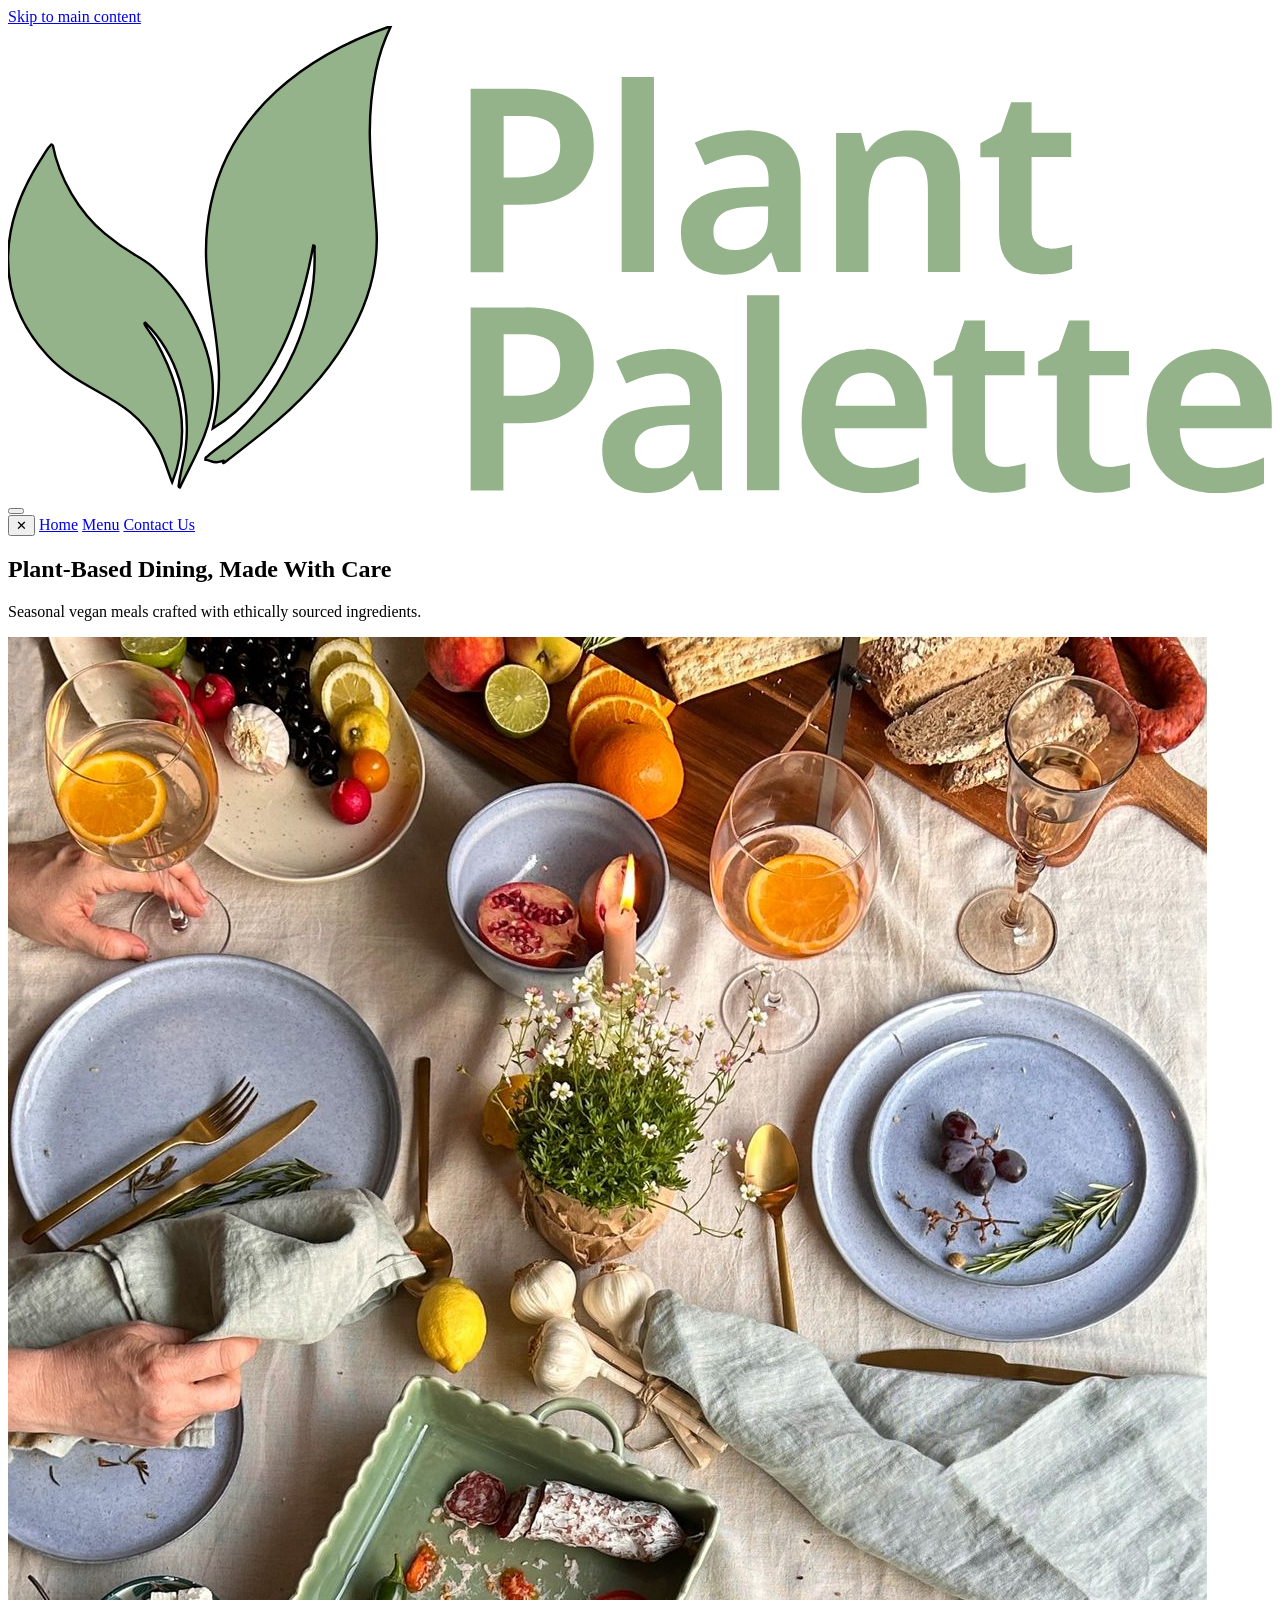
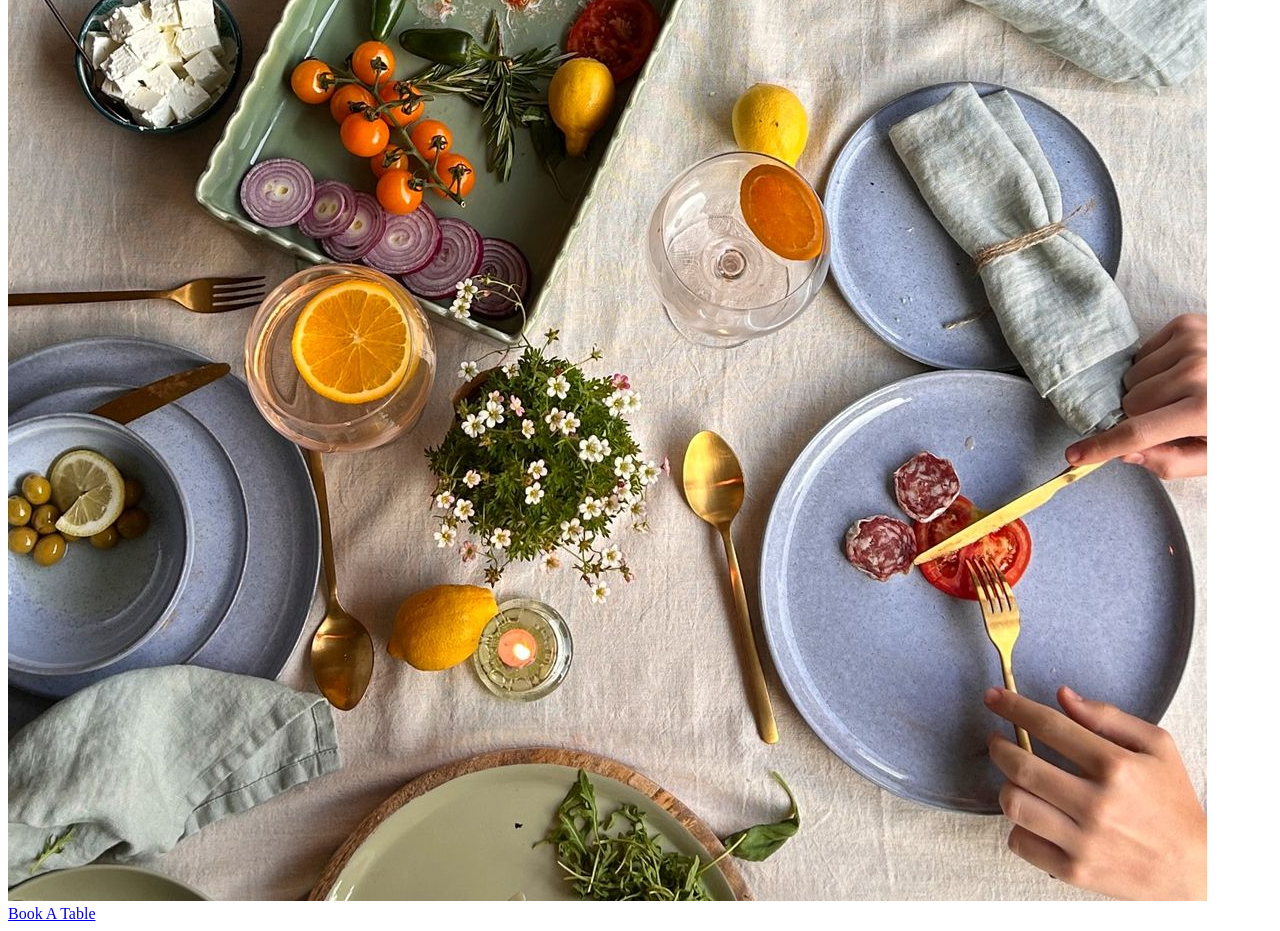
==== index.html @ 34edddb2 "her0 section, discription image and button" ====
<!DOCTYPE html>
<html lang="en">
<head>
  <meta charset="UTF-8">
  <!-- making sure the layout doesn’t break on phones (without this everything looks zoomed out) -->
  <meta name="viewport" content="width=device-width, initial-scale=1.0">
  <title>Plant Palette | Home</title>
   <!-- bringing in my font so the site looks like my design -->
  <link rel="preconnect" href="https://fonts.googleapis.com">
  <link rel="preconnect" href="https://fonts.gstatic.com" crossorigin>
  <link href="https://fonts.googleapis.com/css2?family=Merienda:wght@400;500;600;700&display=swap" rel="stylesheet">
  
  <link rel="stylesheet" href="css/styles.css">
</head>
<body>
  <!-- this is mainly for accessibility, lets keyboard users skip straight to content -->
  <a class="skip-link" href="#main-content">Skip to main content</a>


  <header class="site-header">
    <!-- navigation bar -->
    <nav class="site-nav" aria-label="Main navigation">
      <!-- logo doubles as a home button so users can always get back -->
      <a class="site-logo" href="index.html">
        <img src="images/logo/logo.svg" alt="Plant Palette logo" class="logo-img">
      </a>
      <!-- hamburger menu (only really used on mobile) -->
      <button class="menu-button" type="button" aria-label="Open navigation menu" aria-expanded="false">
        <span class="menu-bar"></span>
        <span class="menu-bar"></span>
        <span class="menu-bar"></span>
      </button>
    </nav>

    <!-- this is the full-screen overlay that appears when the menu opens -->
   <div class="mobile-nav-links">
    <!-- this is the actual white box inside the overlay -->
  <div class="mobile-menu-box">
    <!-- X button to close menu -->
    <button class="close-menu" aria-label="Close menu">✕</button>

    <!-- nav links -->
    <a class="mobile-nav-link active" href="index.html">Home</a>
    <a class="mobile-nav-link" href="menu.html">Menu</a>
    <a class="mobile-nav-link" href="contact.html">Contact Us</a>
  </div>
</div>
  </header>
  
  <!-- main content of the page -->
  <main id="main-content">

 <!-- HERO -->
    <section class="hero-section">
      <div class="page-wrapper">
        <h1 class="hero-title">Plant-Based Dining, Made With Care</h1>

        <p class="hero-text">
          Seasonal vegan meals crafted with ethically sourced ingredients.
        </p>

        <img
          src="images/food/hero.jpg"
          alt="A table set with plant-based dishes and drinks"
          class="hero-image"
        >

        <!-- call to action button -->
        <div class="button-wrap">
          <a href="contact.html" class="primary-button book-button">Book A Table</a>
        </div>
      </div>
    </section>
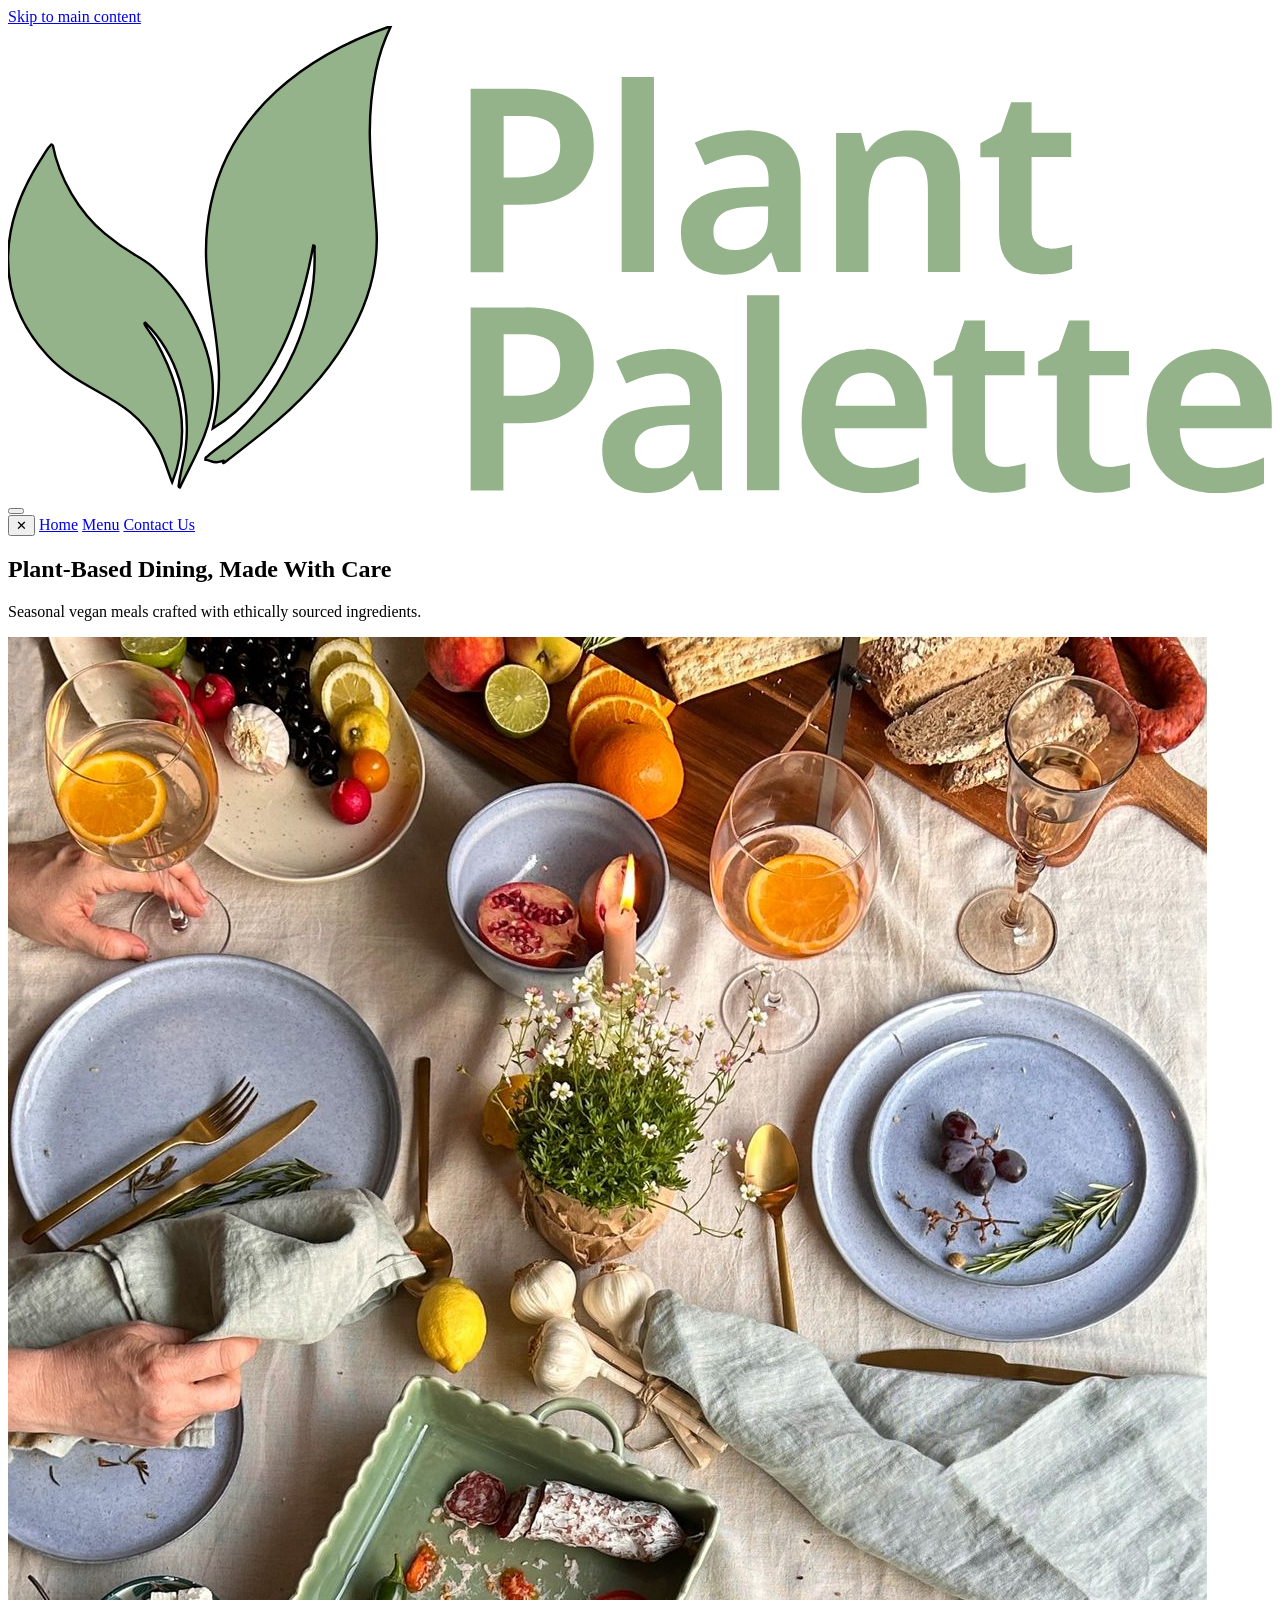
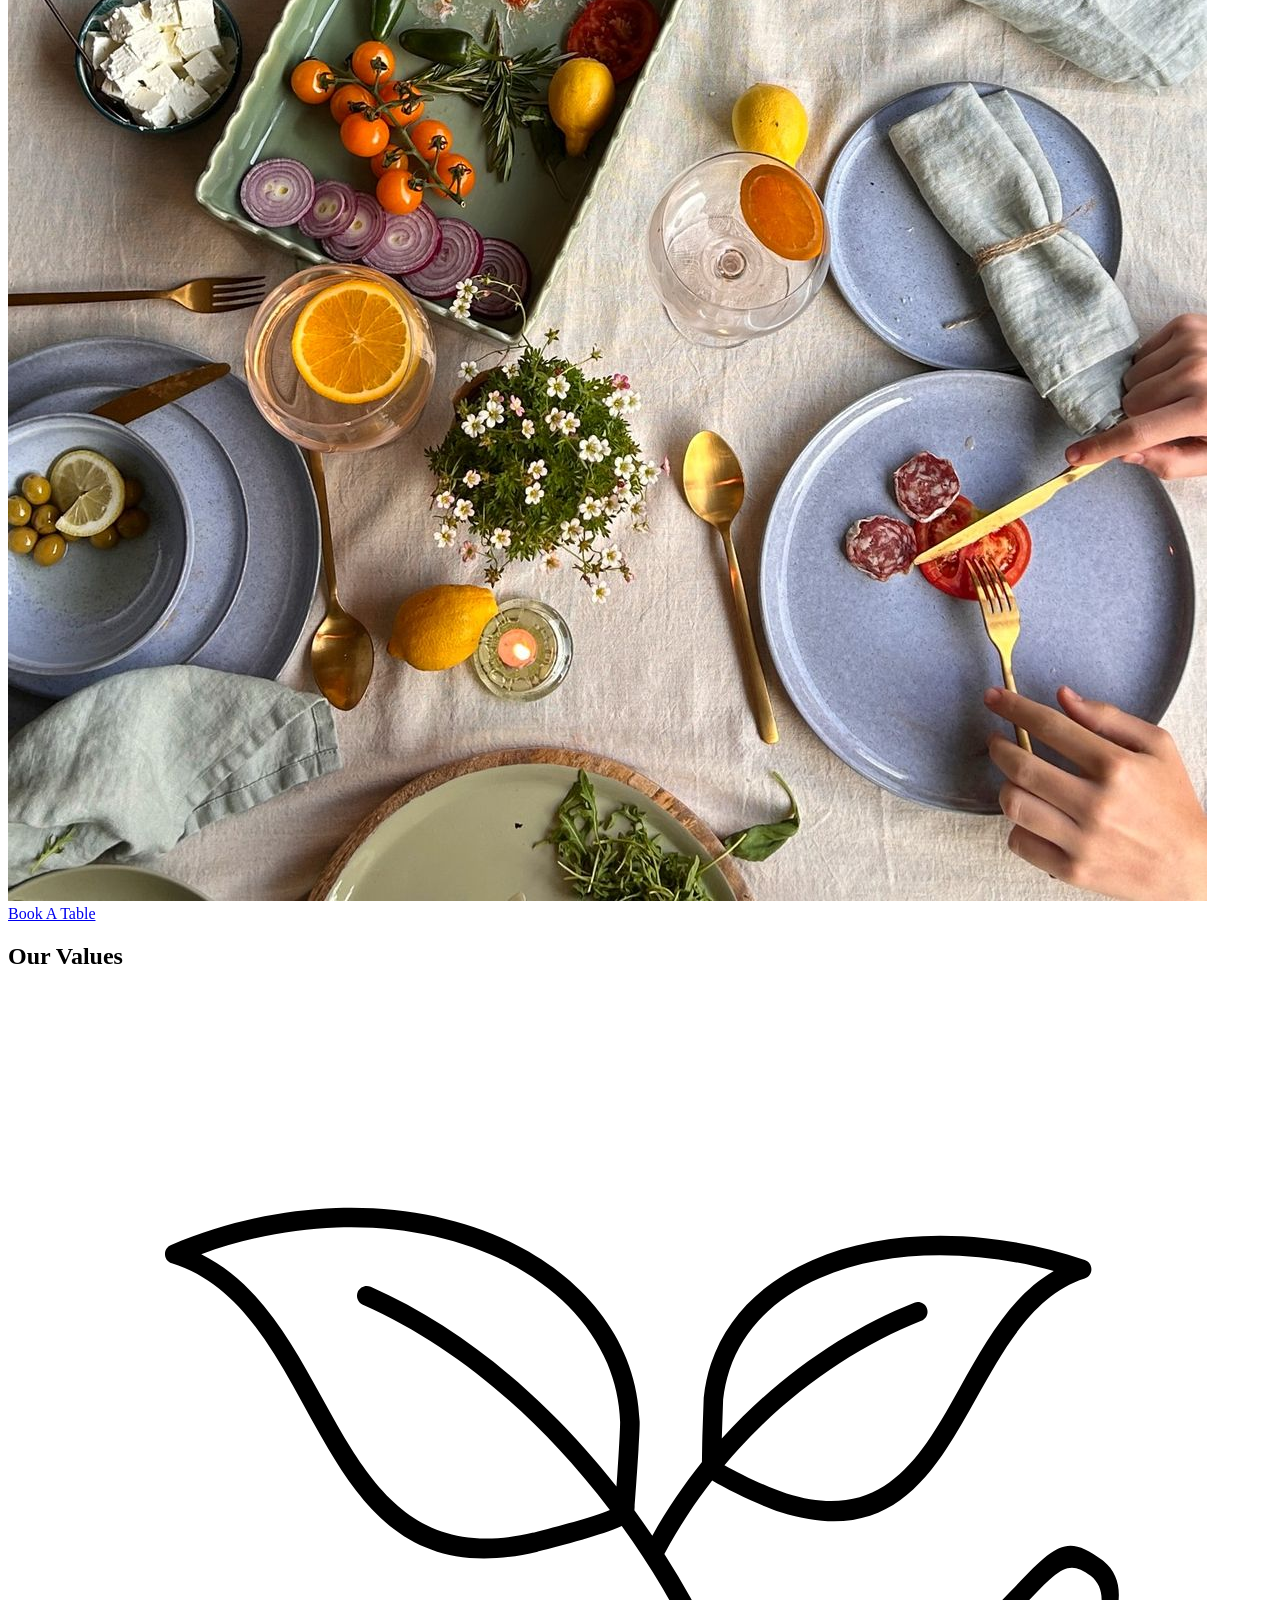
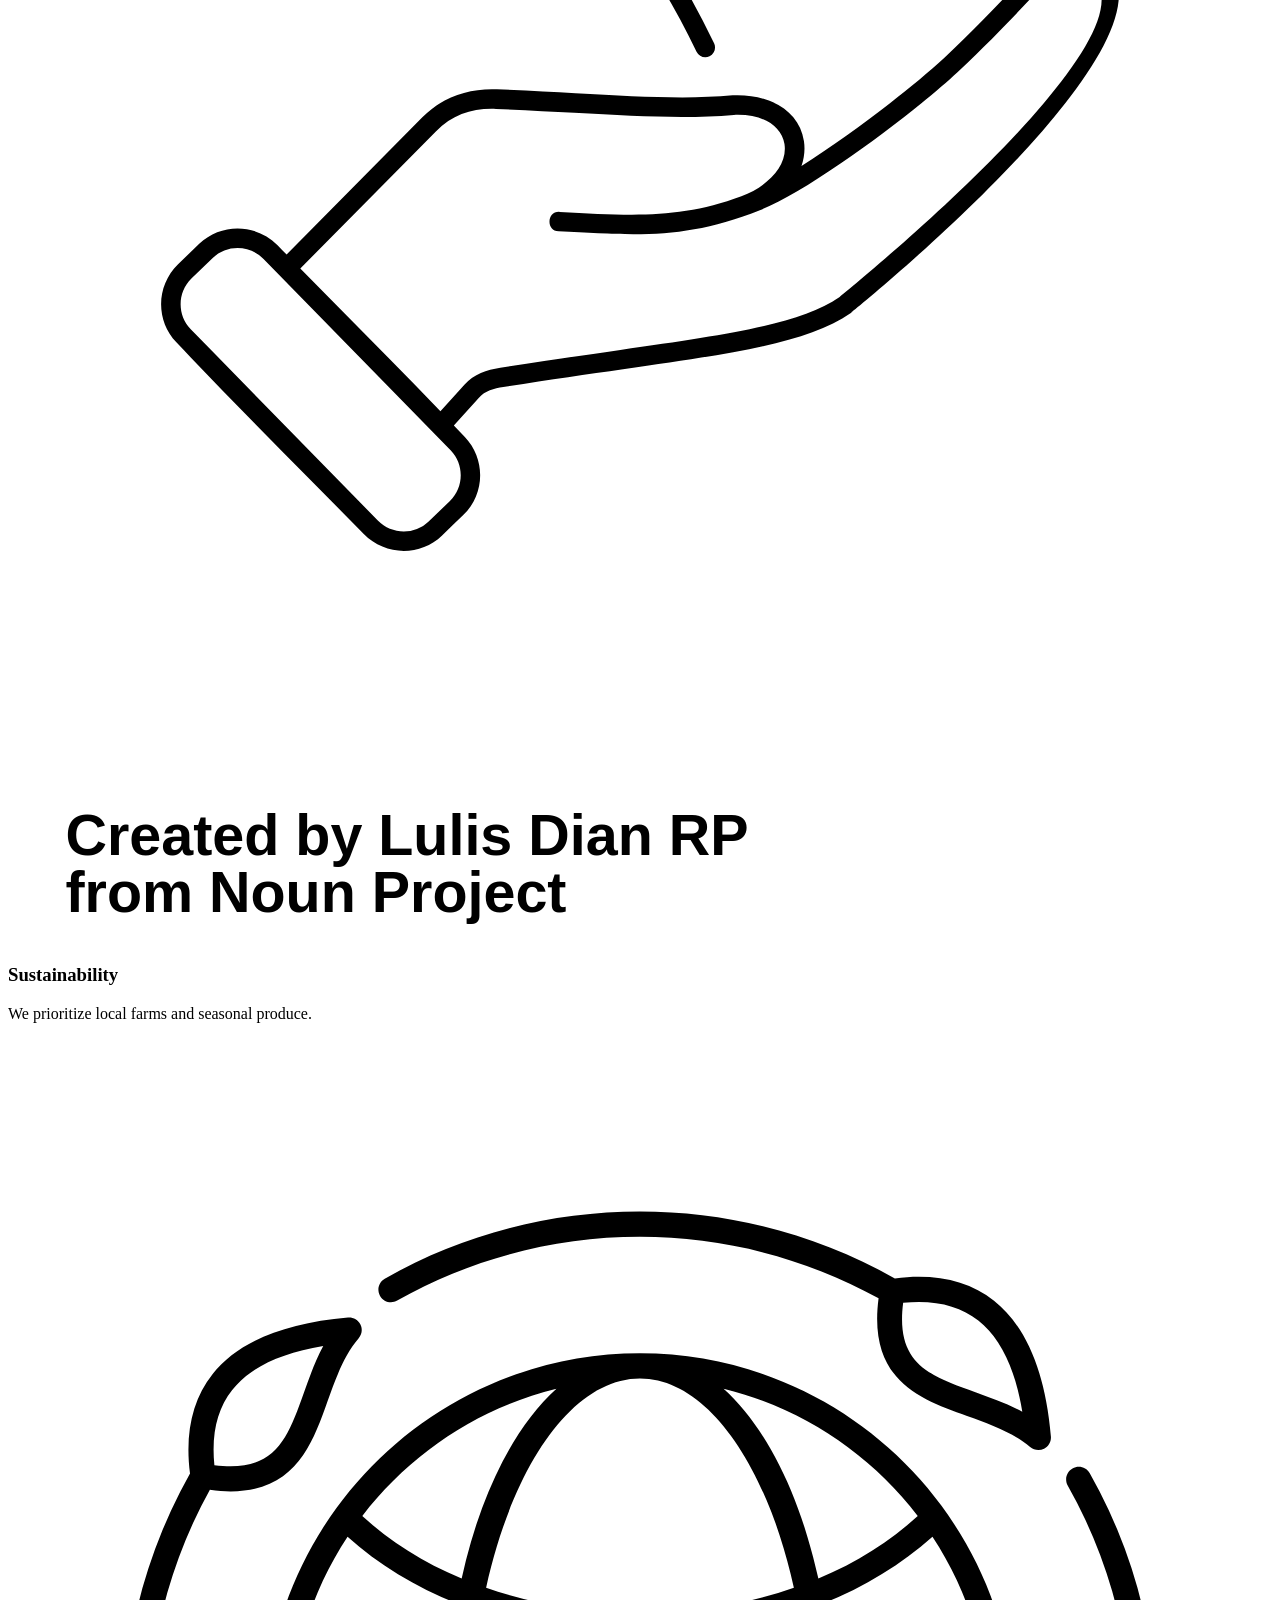
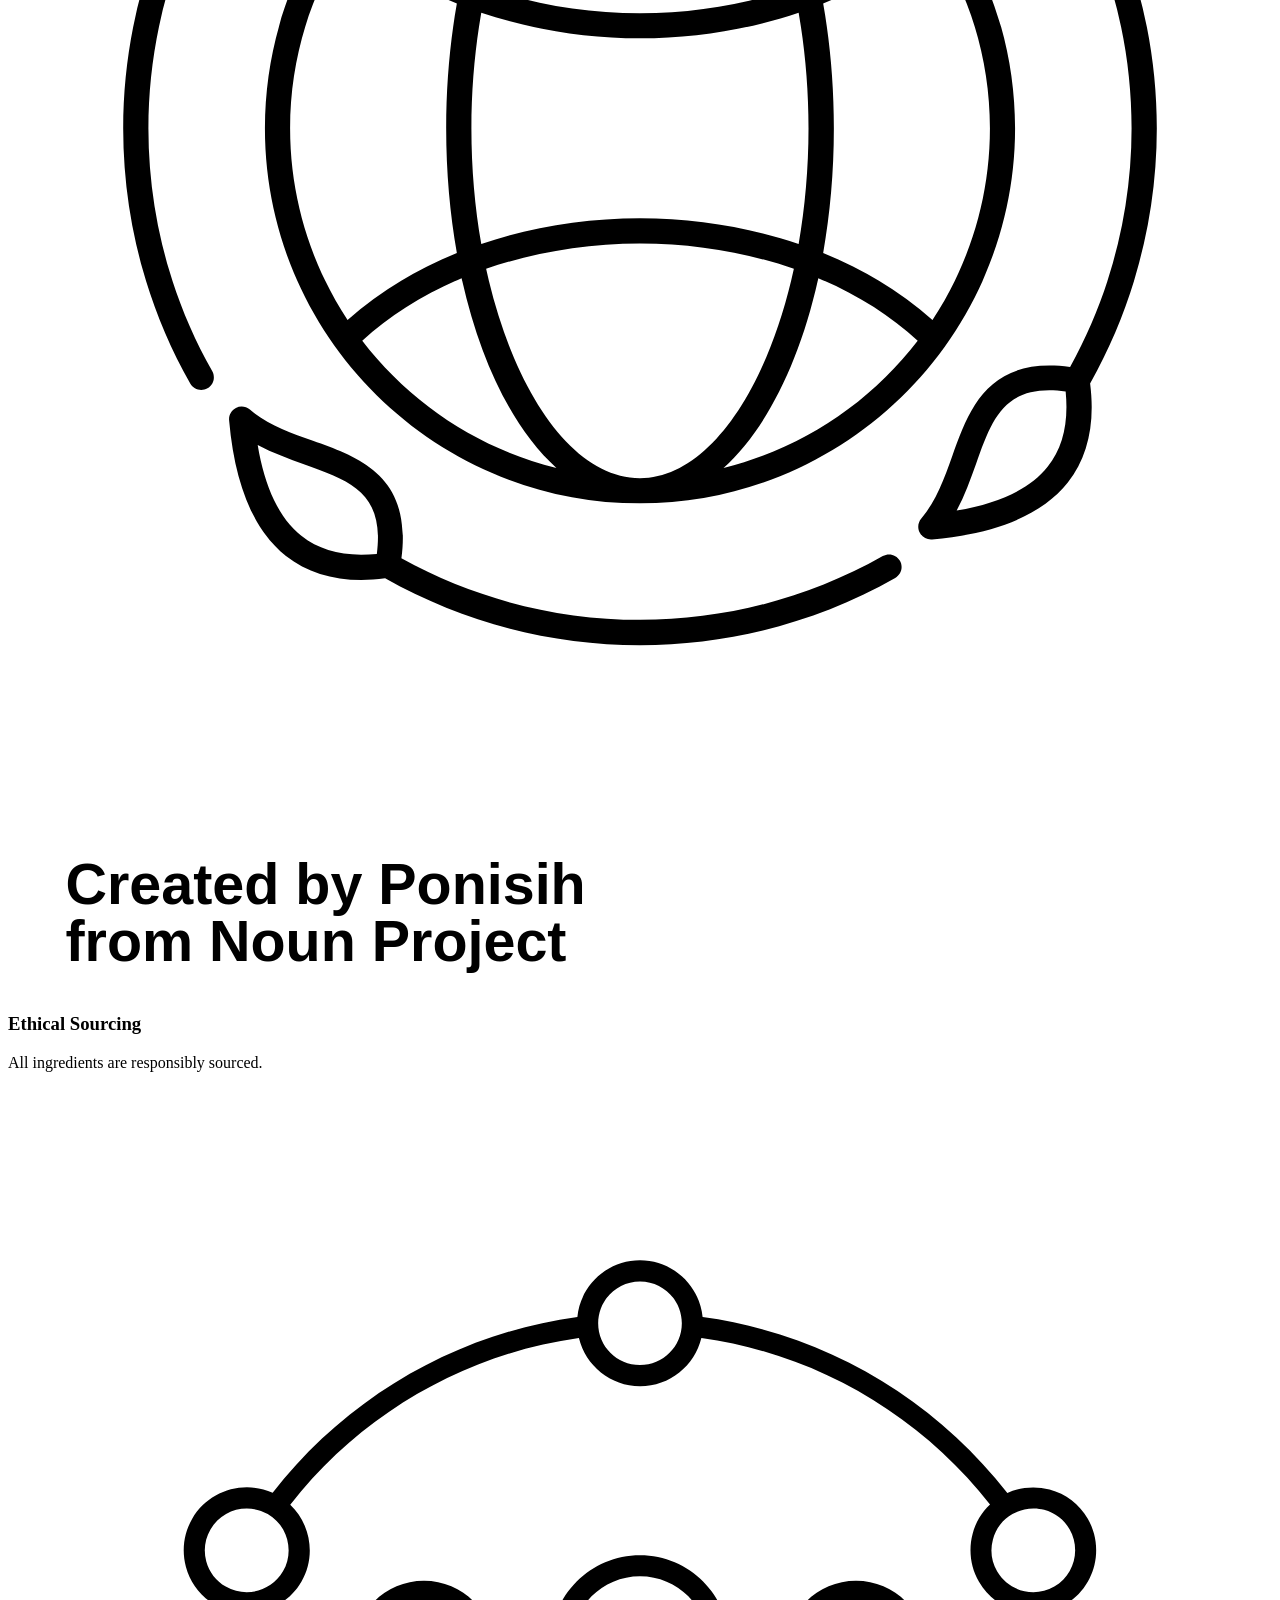
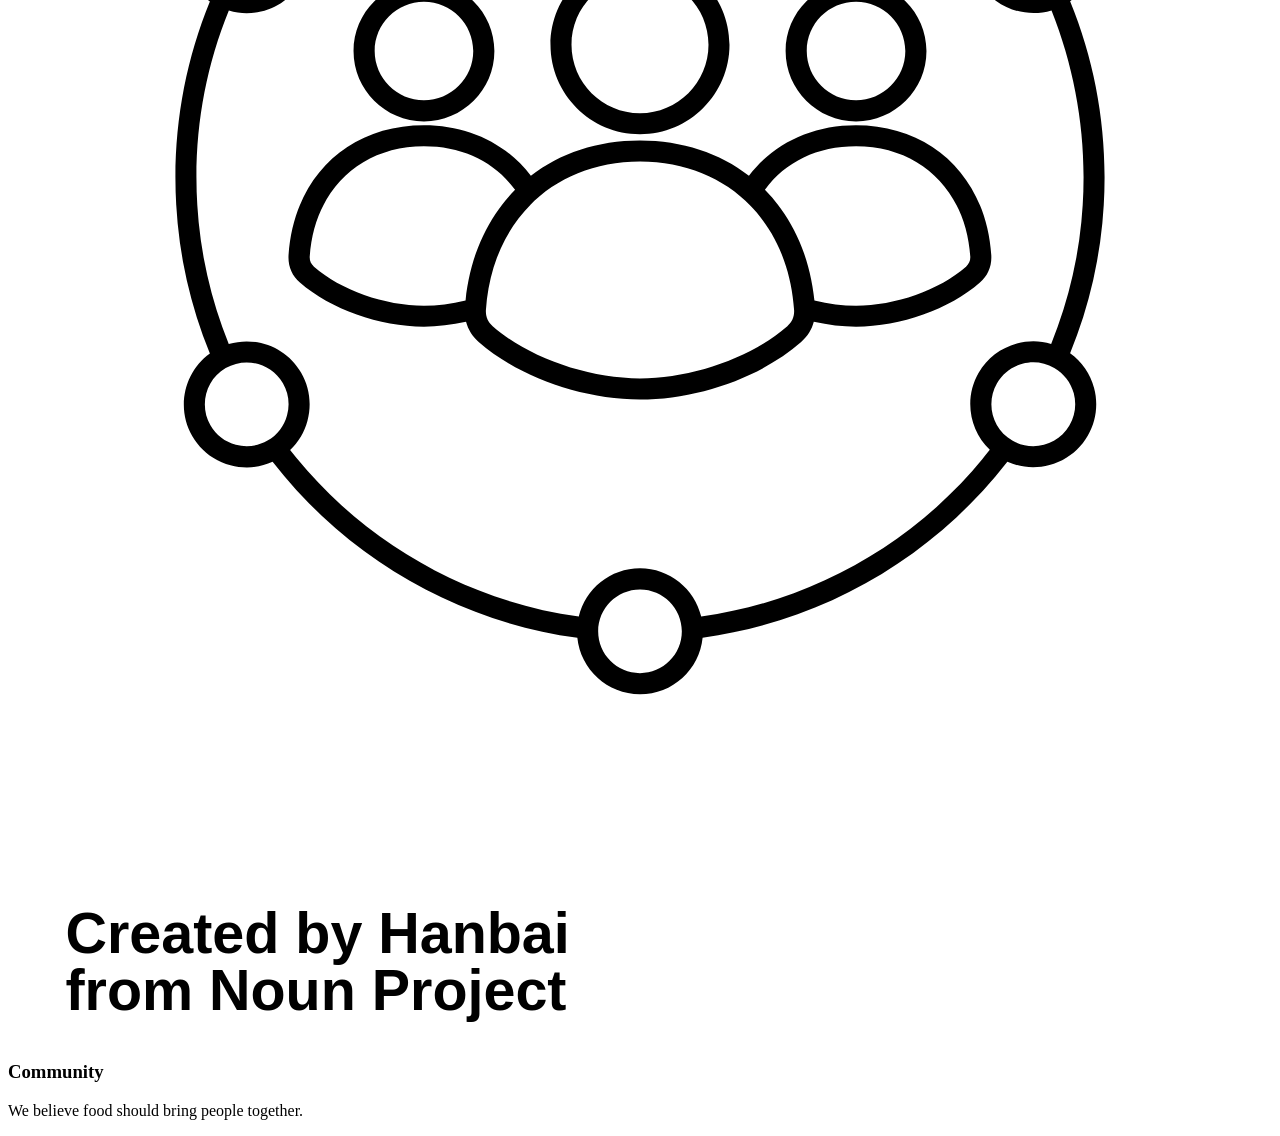
==== commit cecb703a: "values section" ====
--- a/index.html
+++ b/index.html
@@ -71,5 +71,43 @@
         </div>
       </div>
     </section>
+    
+    <!-- VALUES -->
+    <section class="values-section">
+      <div class="page-wrapper">
+        <h2 class="section-title">Our Values</h2>
+
+       <!-- each article is basically one “card” -->
+        <article class="value-card">
+          <img
+            src="images/icons/leaf.svg"
+            alt="Leaf icon representing sustainability"
+            class="value-icon"
+          >
+          <h3 class="value-heading">Sustainability</h3>
+          <p class="value-text">We prioritize local farms and seasonal produce.</p>
+        </article>
+
+        <article class="value-card">
+          <img
+            src="images/icons/globe.svg"
+            alt="Globe icon representing ethical sourcing"
+            class="value-icon"
+          >
+          <h3 class="value-heading">Ethical Sourcing</h3>
+          <p class="value-text">All ingredients are responsibly sourced.</p>
+        </article>
+
+        <article class="value-card">
+          <img
+            src="images/icons/people.svg"
+            alt="People icon representing community"
+            class="value-icon"
+          >
+          <h3 class="value-heading">Community</h3>
+          <p class="value-text">We believe food should bring people together.</p>
+        </article>
+      </div>
+    </section>
 
 
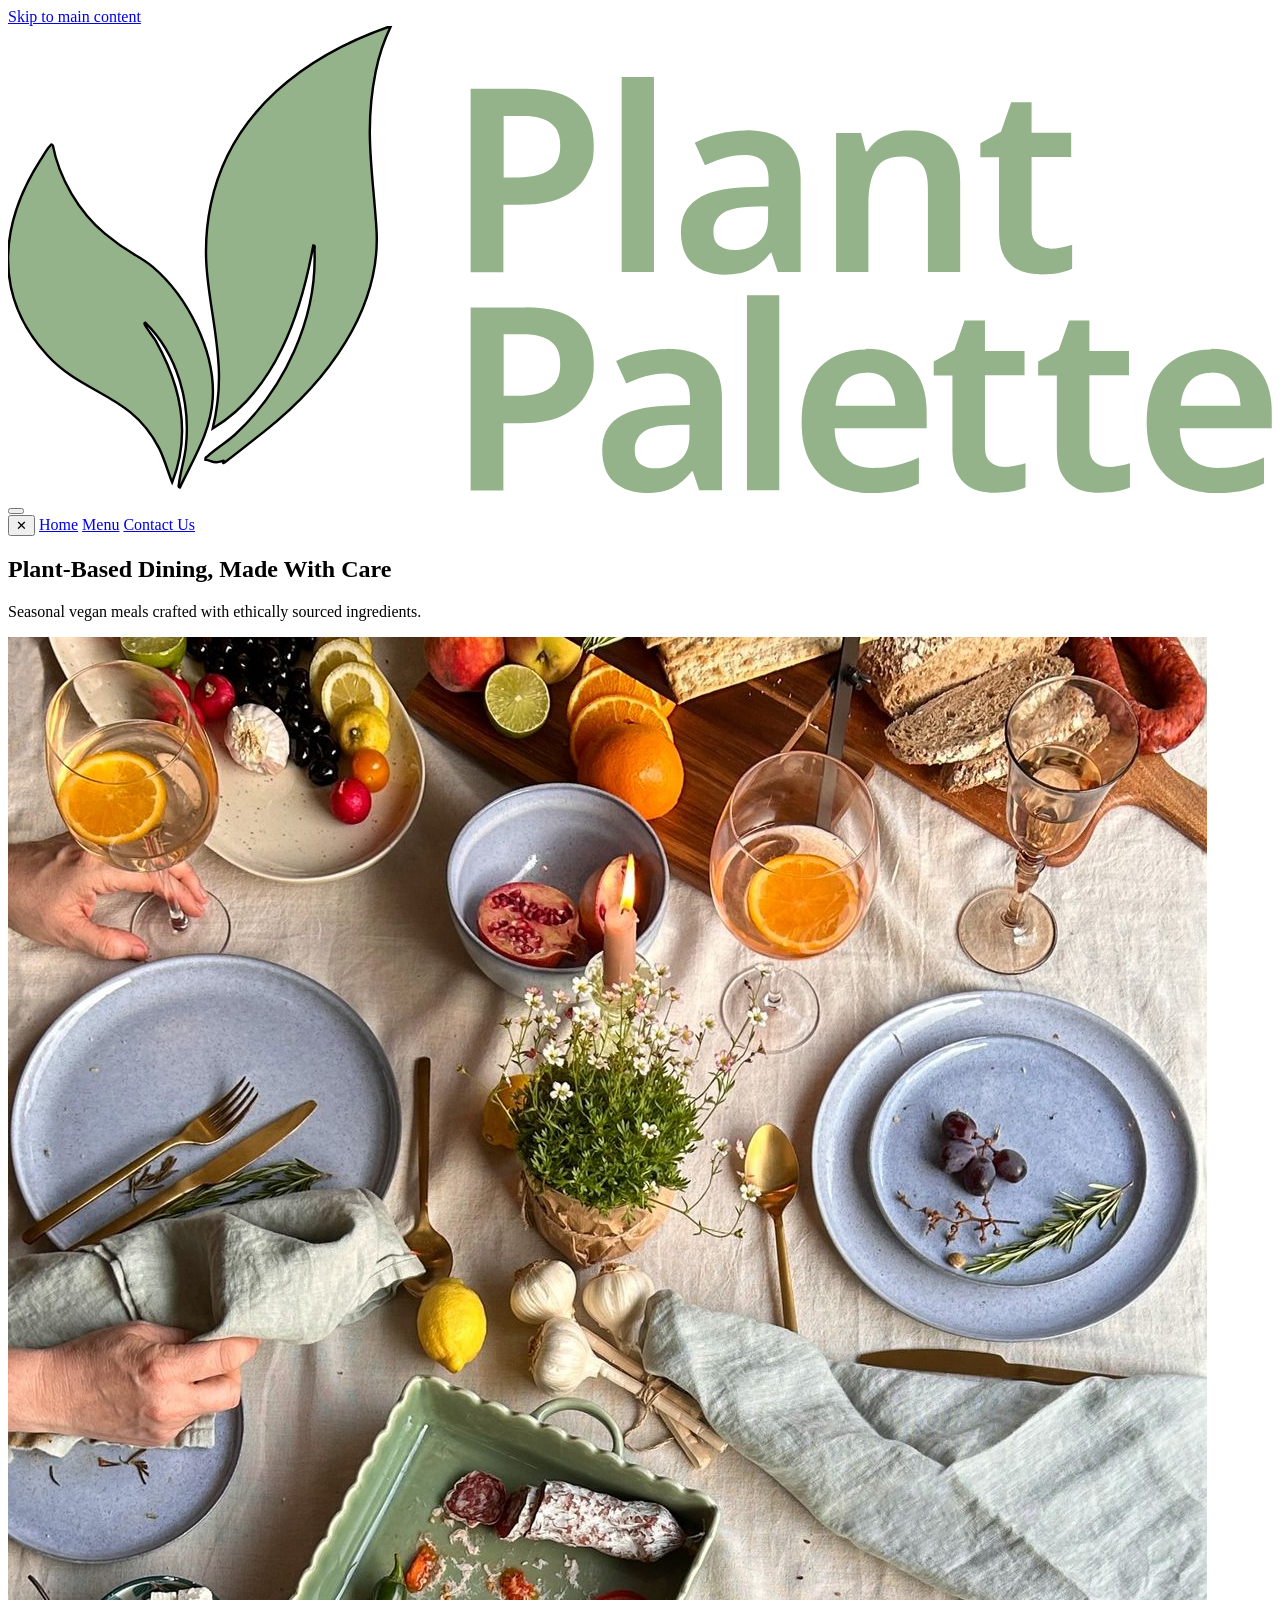
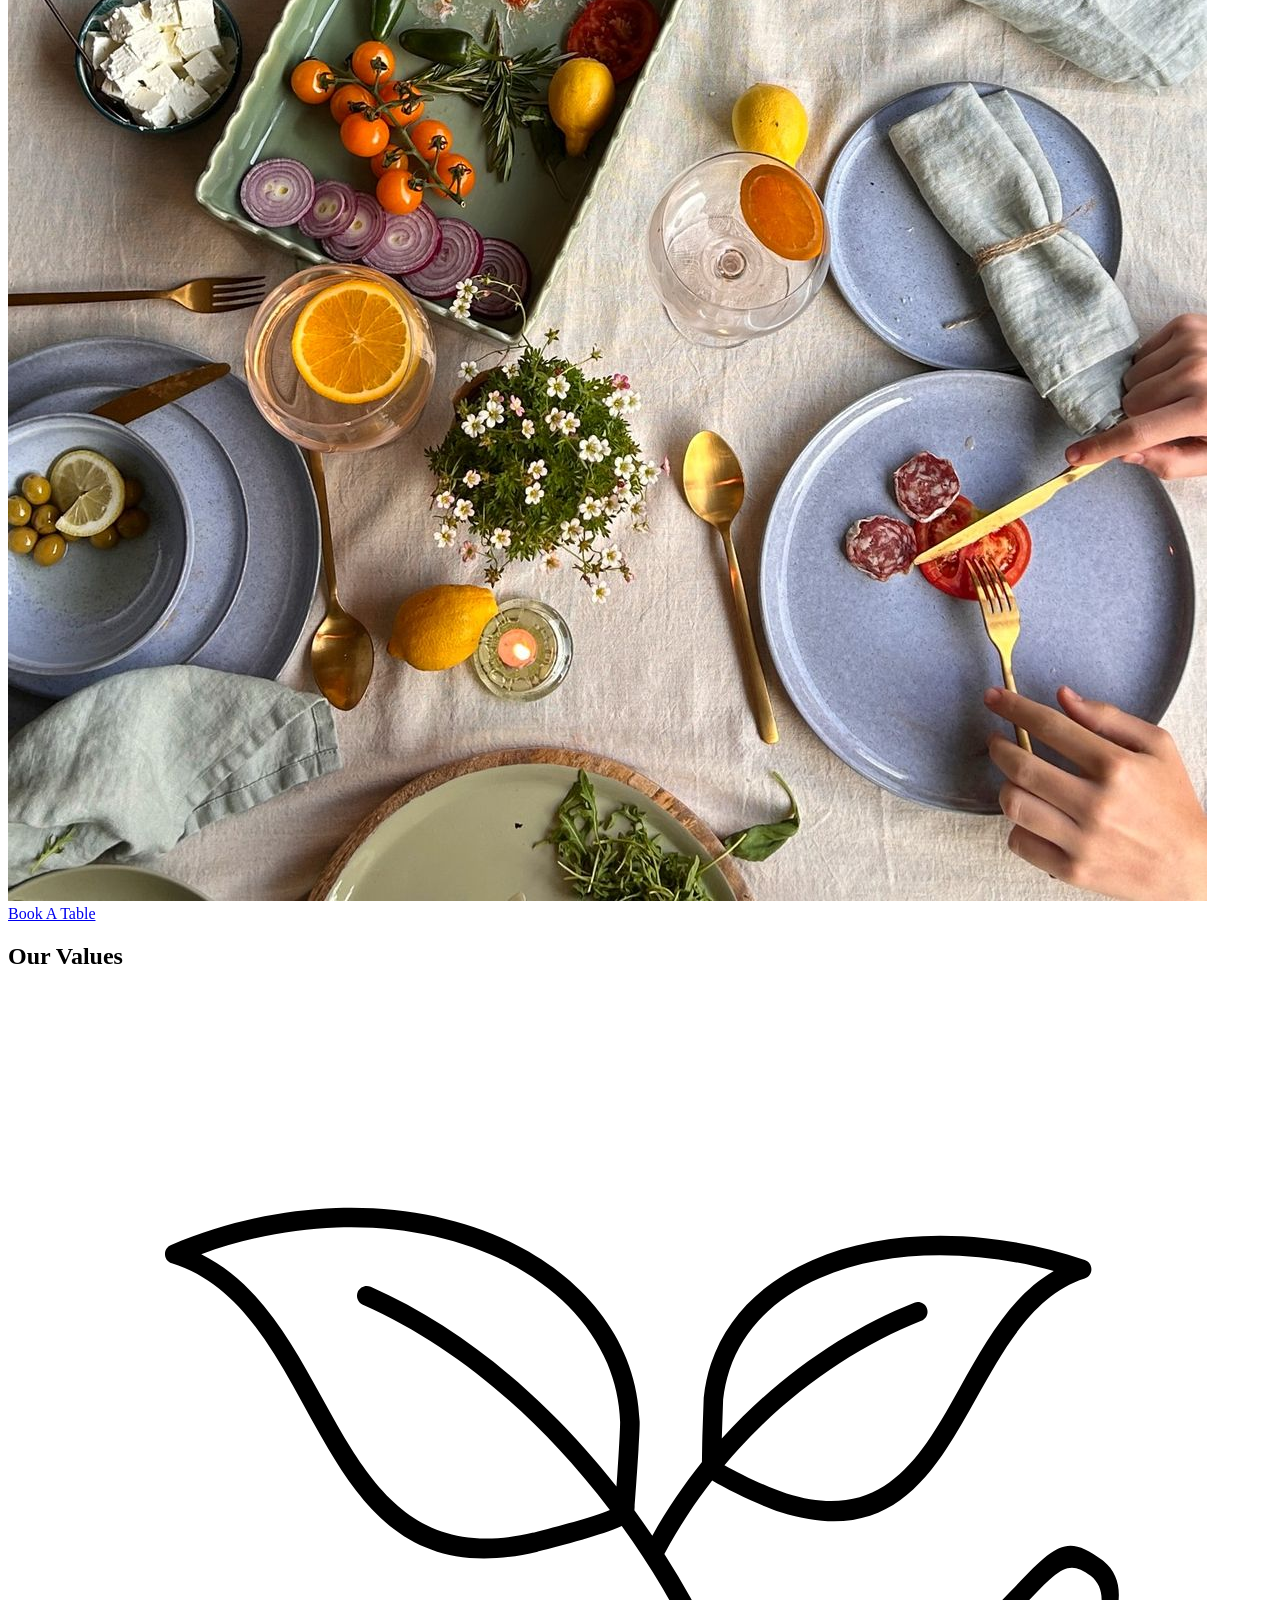
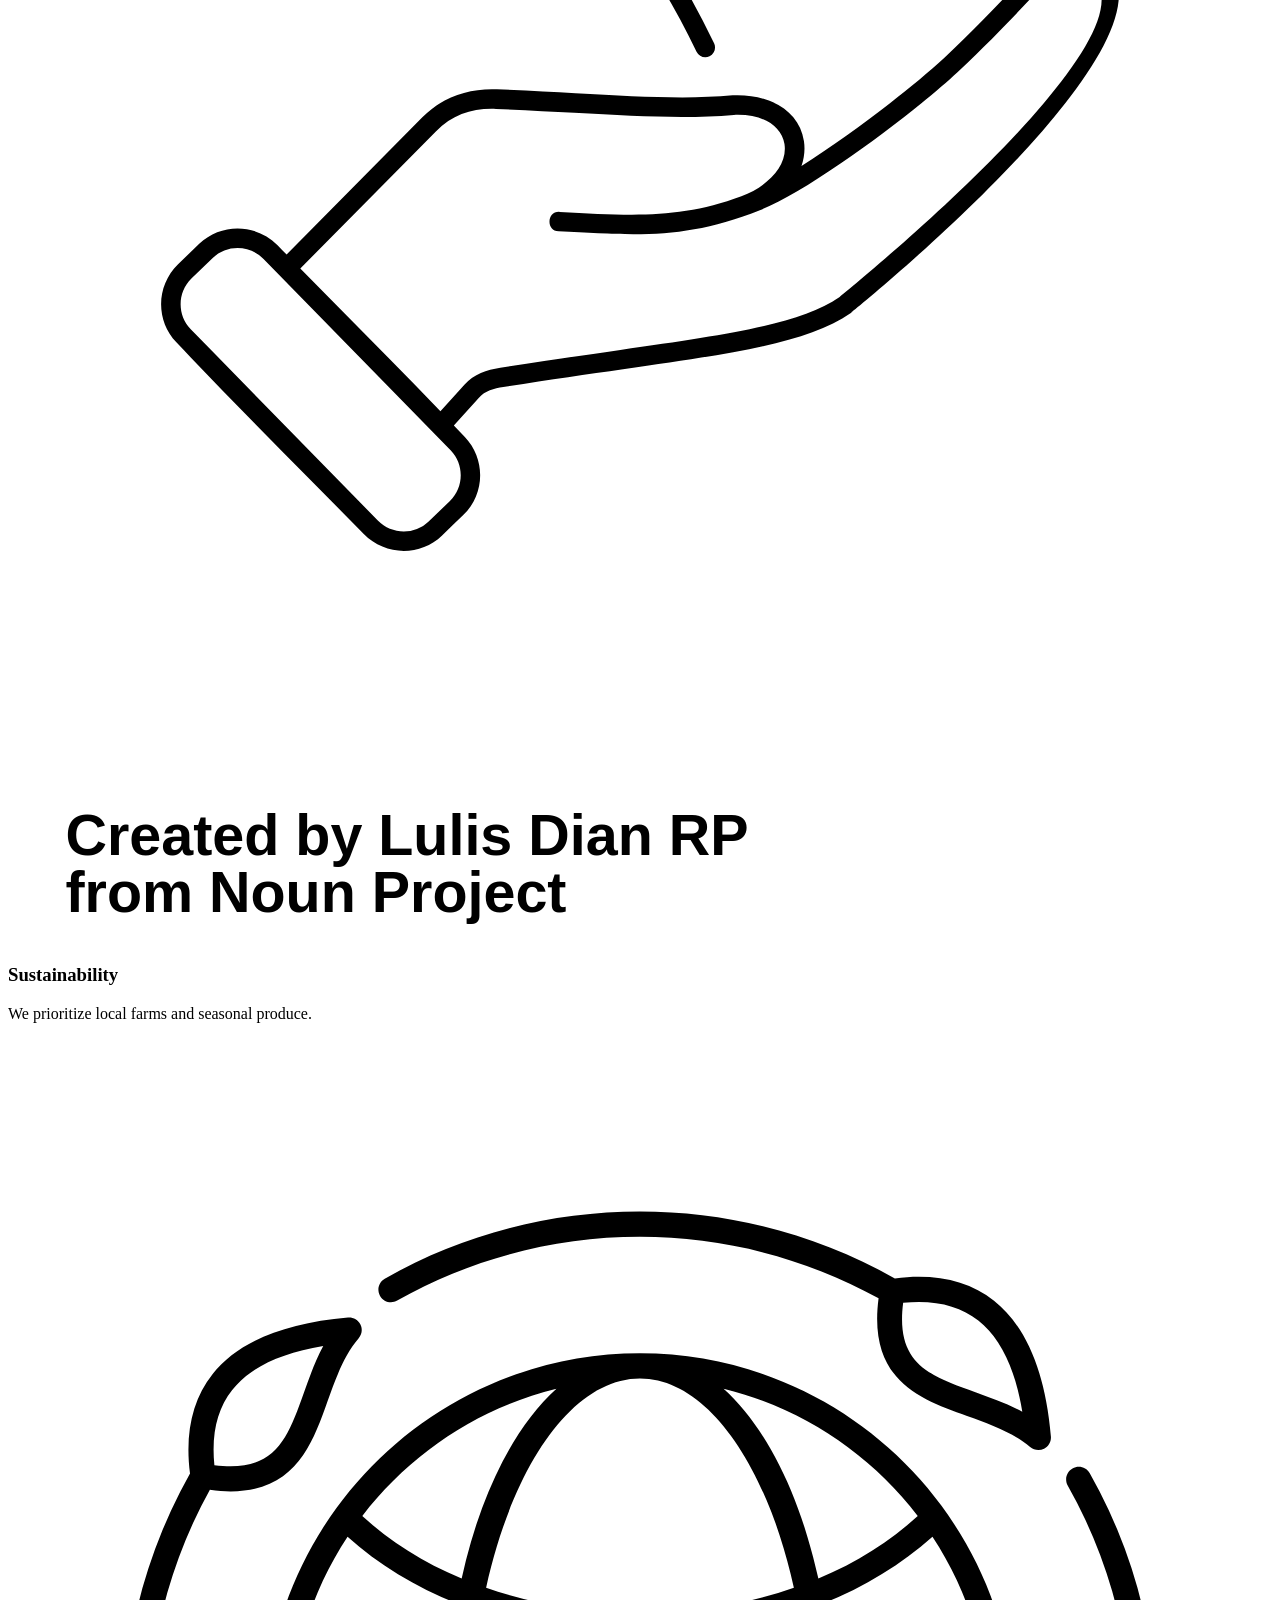
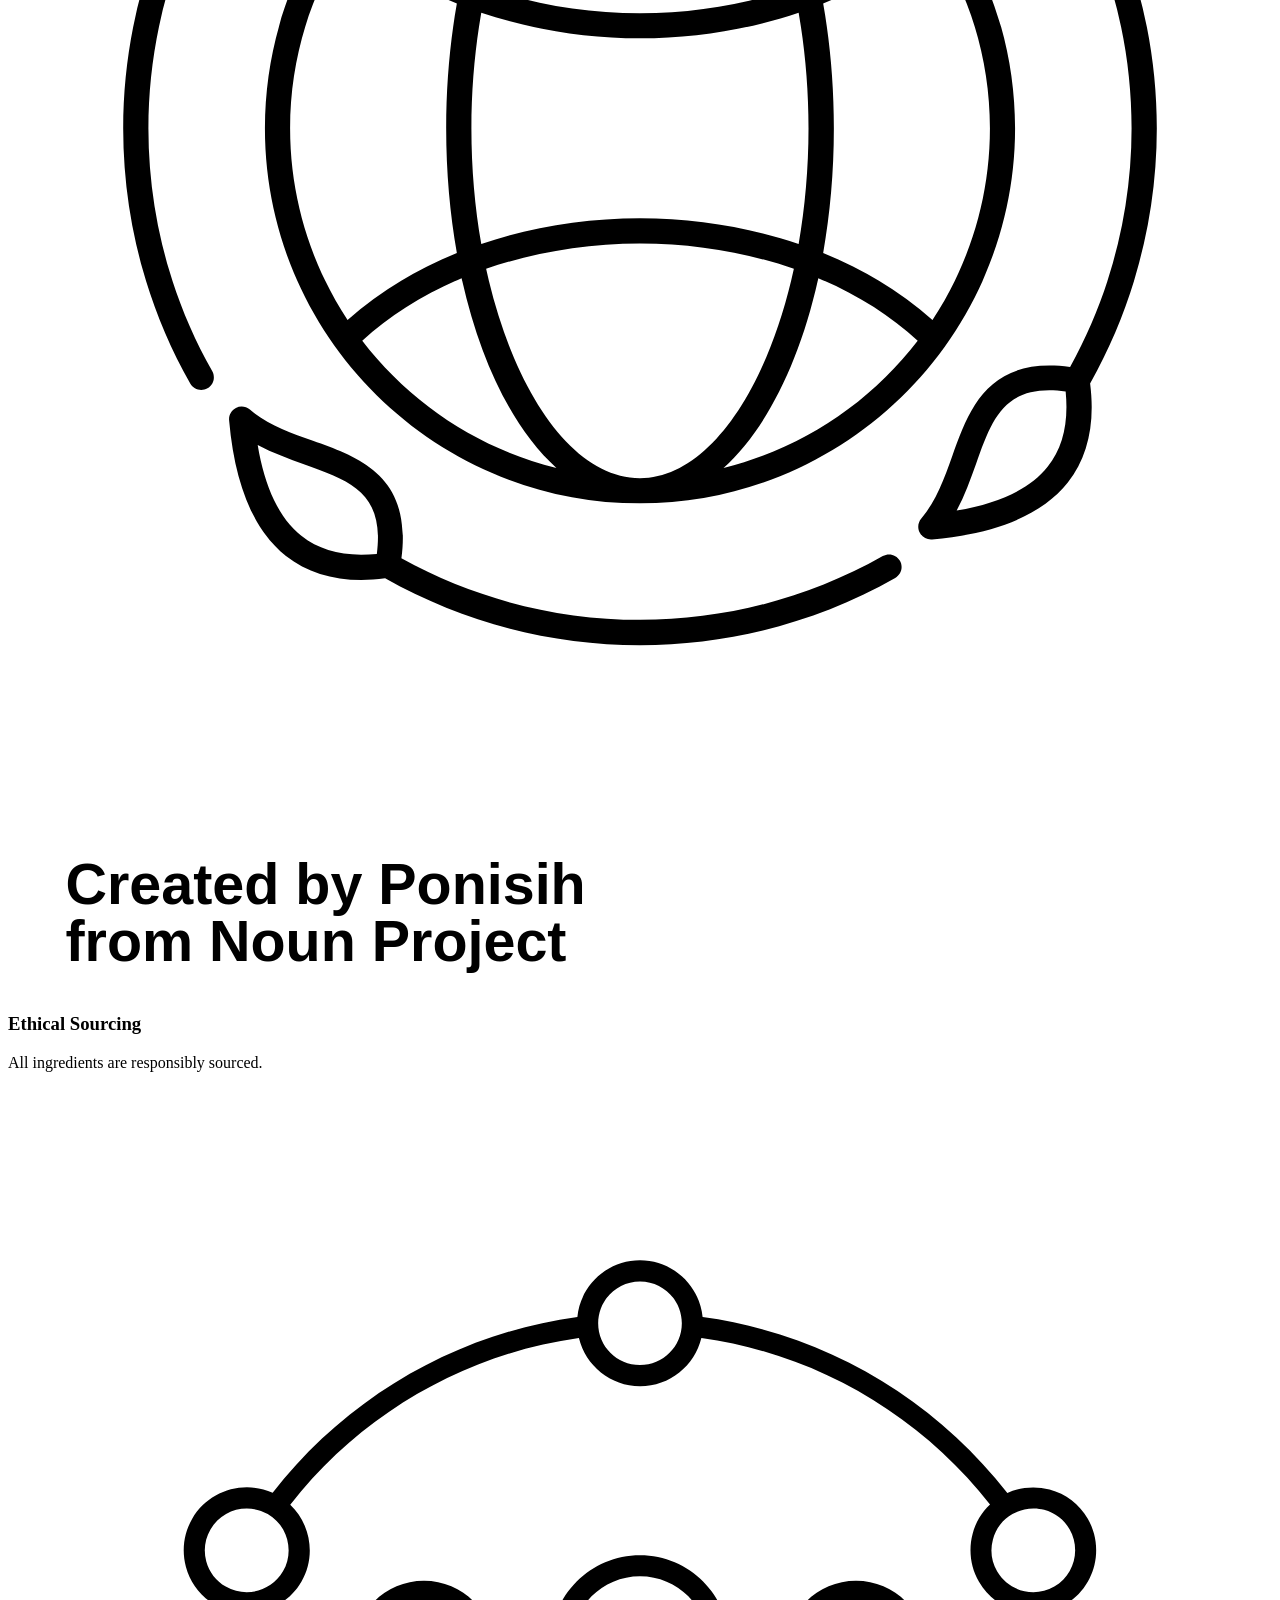
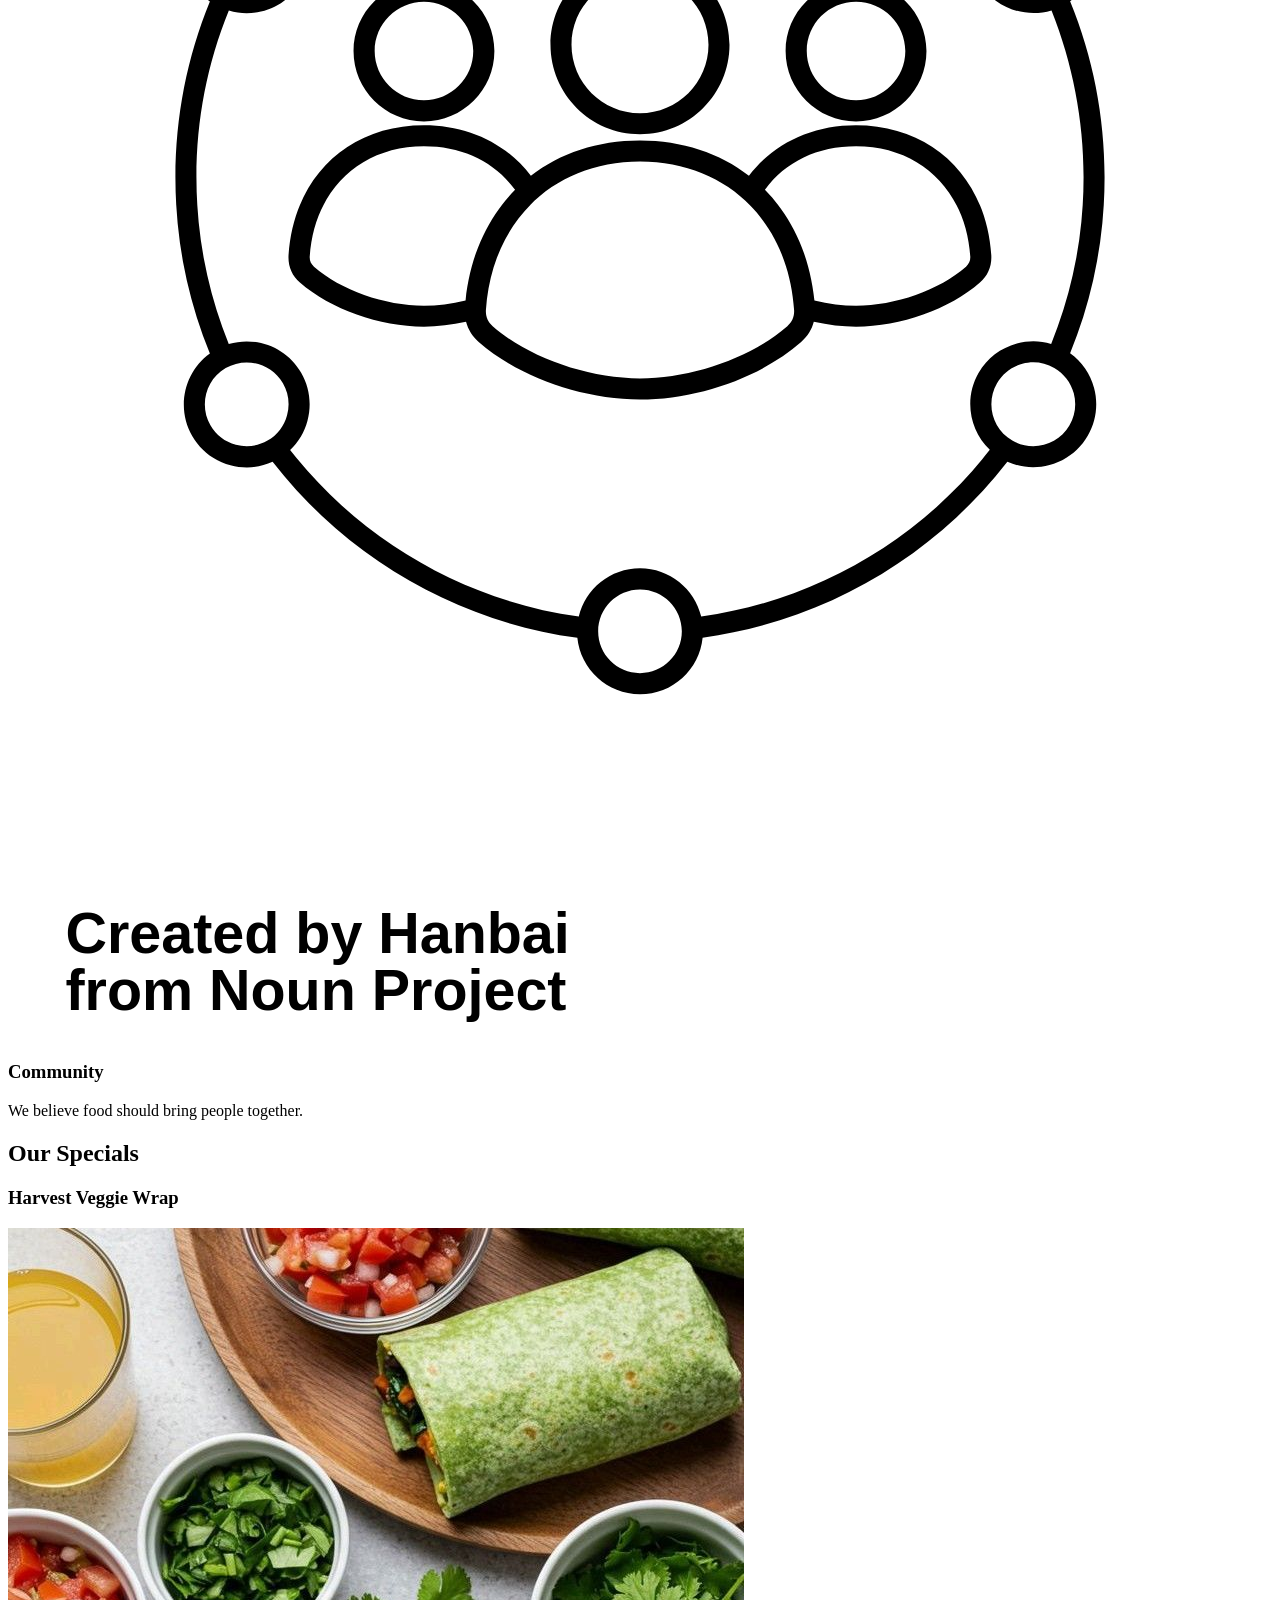
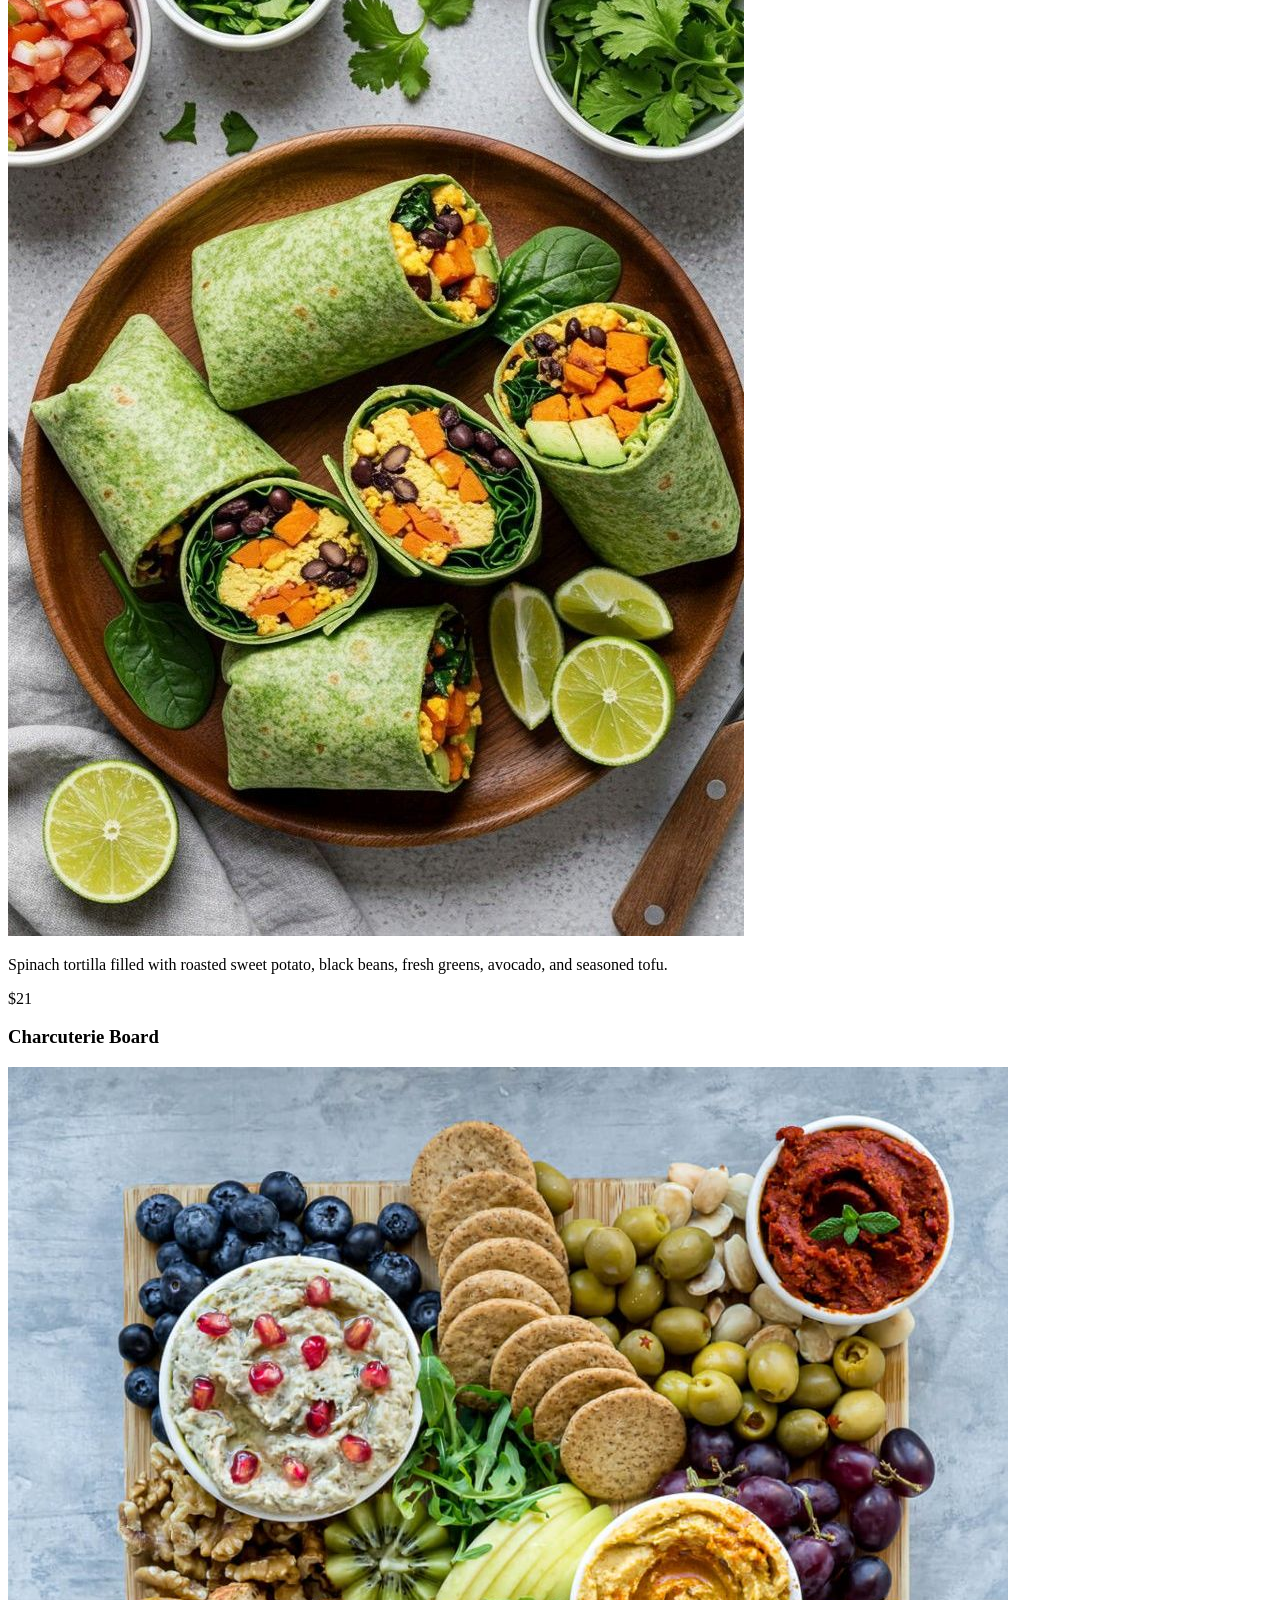
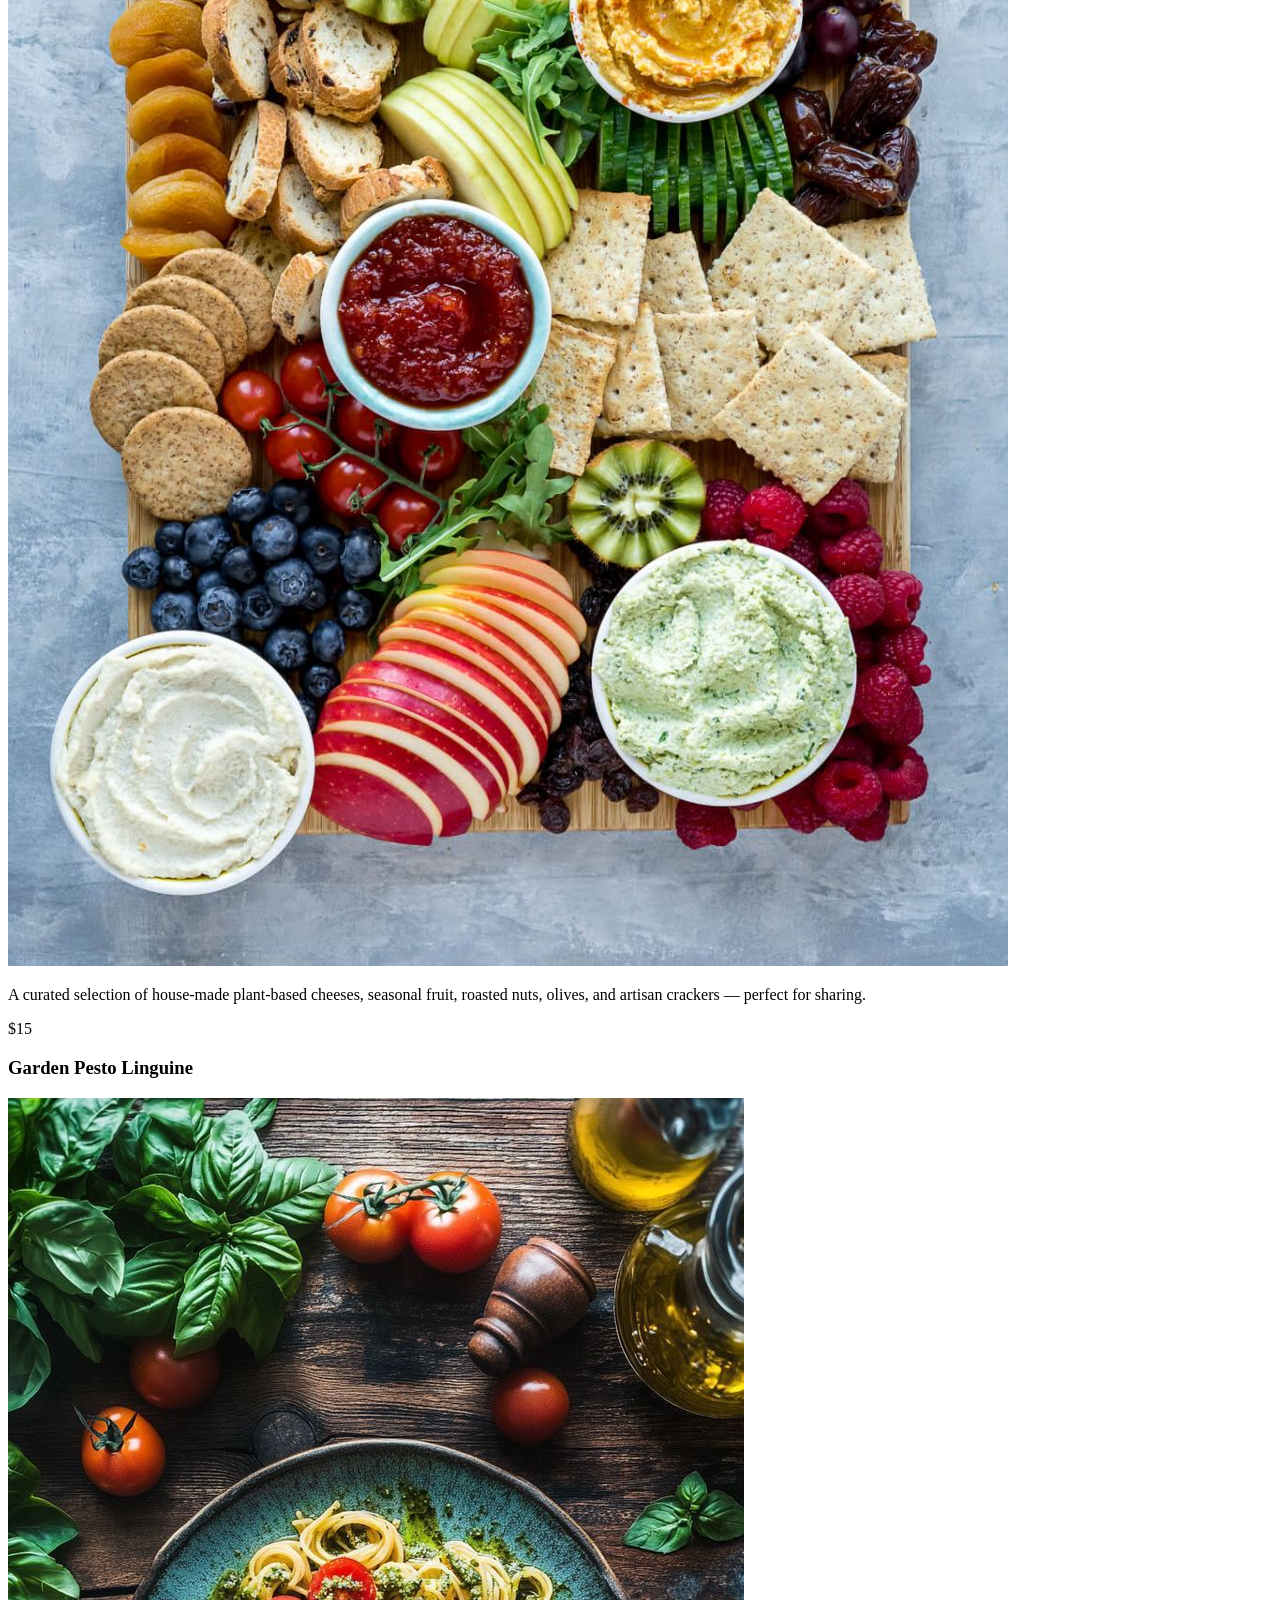
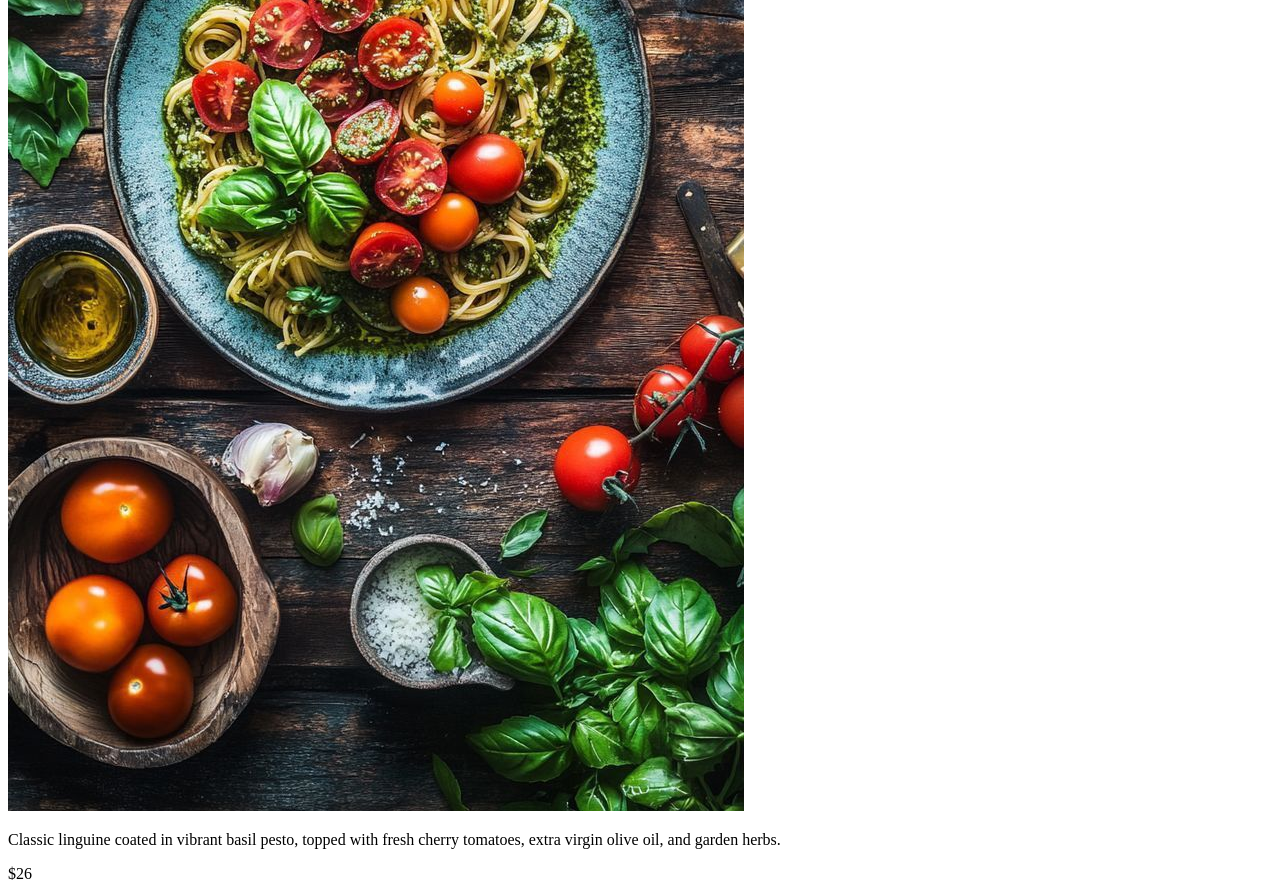
==== commit fe088d9f: "Specials section" ====
--- a/index.html
+++ b/index.html
@@ -49,8 +49,8 @@
   
   <!-- main content of the page -->
   <main id="main-content">
-
- <!-- HERO -->
+    
+    <!-- HERO -->
     <section class="hero-section">
       <div class="page-wrapper">
         <h1 class="hero-title">Plant-Based Dining, Made With Care</h1>
@@ -109,5 +109,50 @@
         </article>
       </div>
     </section>
+    
+    <!-- SPECIALS -->
+    <section class="specials-section">
+      <div class="page-wrapper">
+        <h2 class="section-title">Our Specials</h2>
+
+       <!-- each item is structured the same so it looks consistent -->
+        <article class="special-card">
+          <h3 class="special-heading">Harvest Veggie Wrap</h3>
+          <img
+            src="images/food/wrap.jpg"
+            alt="Harvest veggie wrap filled with sweet potato, greens, and avocado"
+            class="special-image"
+          >
+          <p class="special-text">
+            Spinach tortilla filled with roasted sweet potato, black beans, fresh greens, avocado, and seasoned tofu.
+          </p>
+          <div class="special-price">$21</div>
+        </article>
+
+        <article class="special-card">
+          <h3 class="special-heading">Charcuterie Board</h3>
+          <img
+            src="images/food/board.jpg"
+            alt="Plant-based charcuterie board with fruits, crackers, nuts, and cheeses"
+            class="special-image"
+          >
+          <p class="special-text">
+            A curated selection of house-made plant-based cheeses, seasonal fruit, roasted nuts, olives, and artisan crackers — perfect for sharing.
+          </p>
+          <div class="special-price">$15</div>
+        </article>
+
+        <article class="special-card">
+          <h3 class="special-heading">Garden Pesto Linguine</h3>
+          <img
+            src="images/food/pasta.jpg"
+            alt="Garden pesto linguine topped with cherry tomatoes and herbs"
+            class="special-image"
+          >
+          <p class="special-text">
+            Classic linguine coated in vibrant basil pesto, topped with fresh cherry tomatoes, extra virgin olive oil, and garden herbs.
+          </p>
+          <div class="special-price">$26</div>
+        </article>
 
 
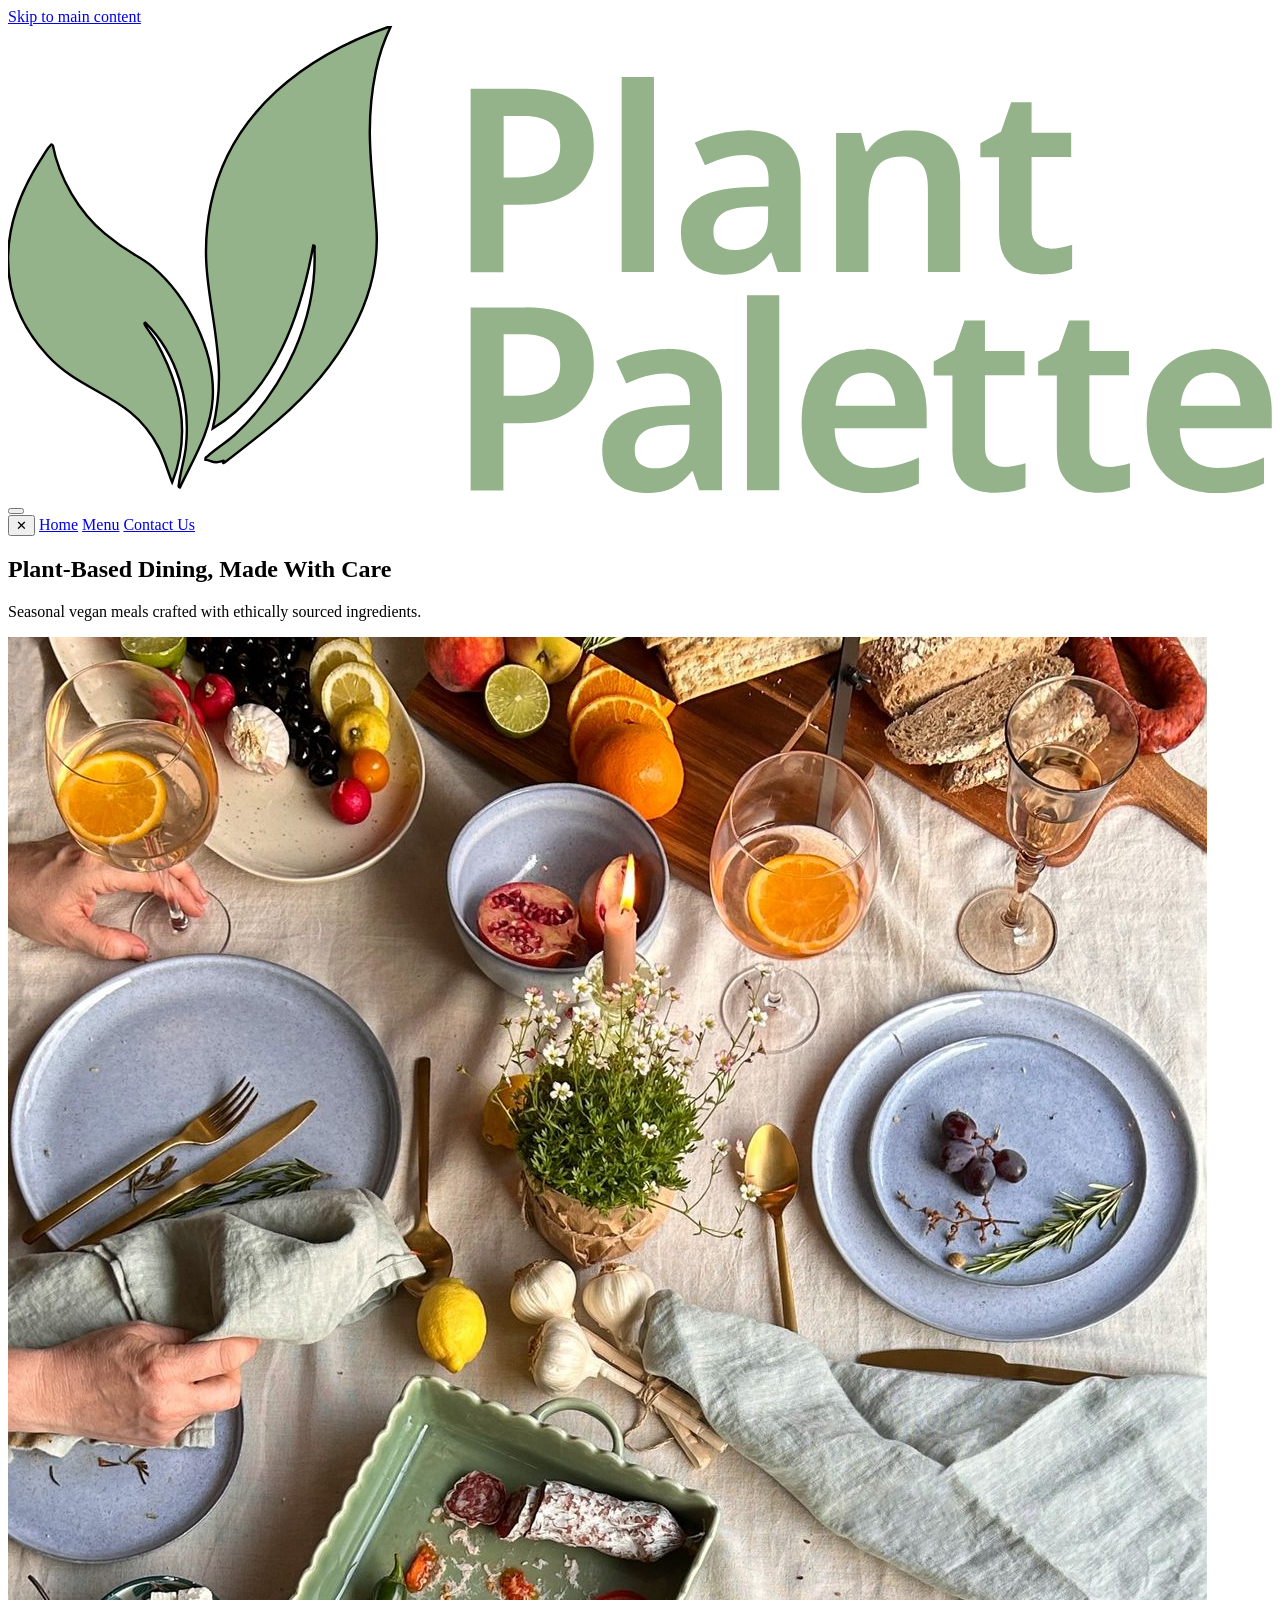
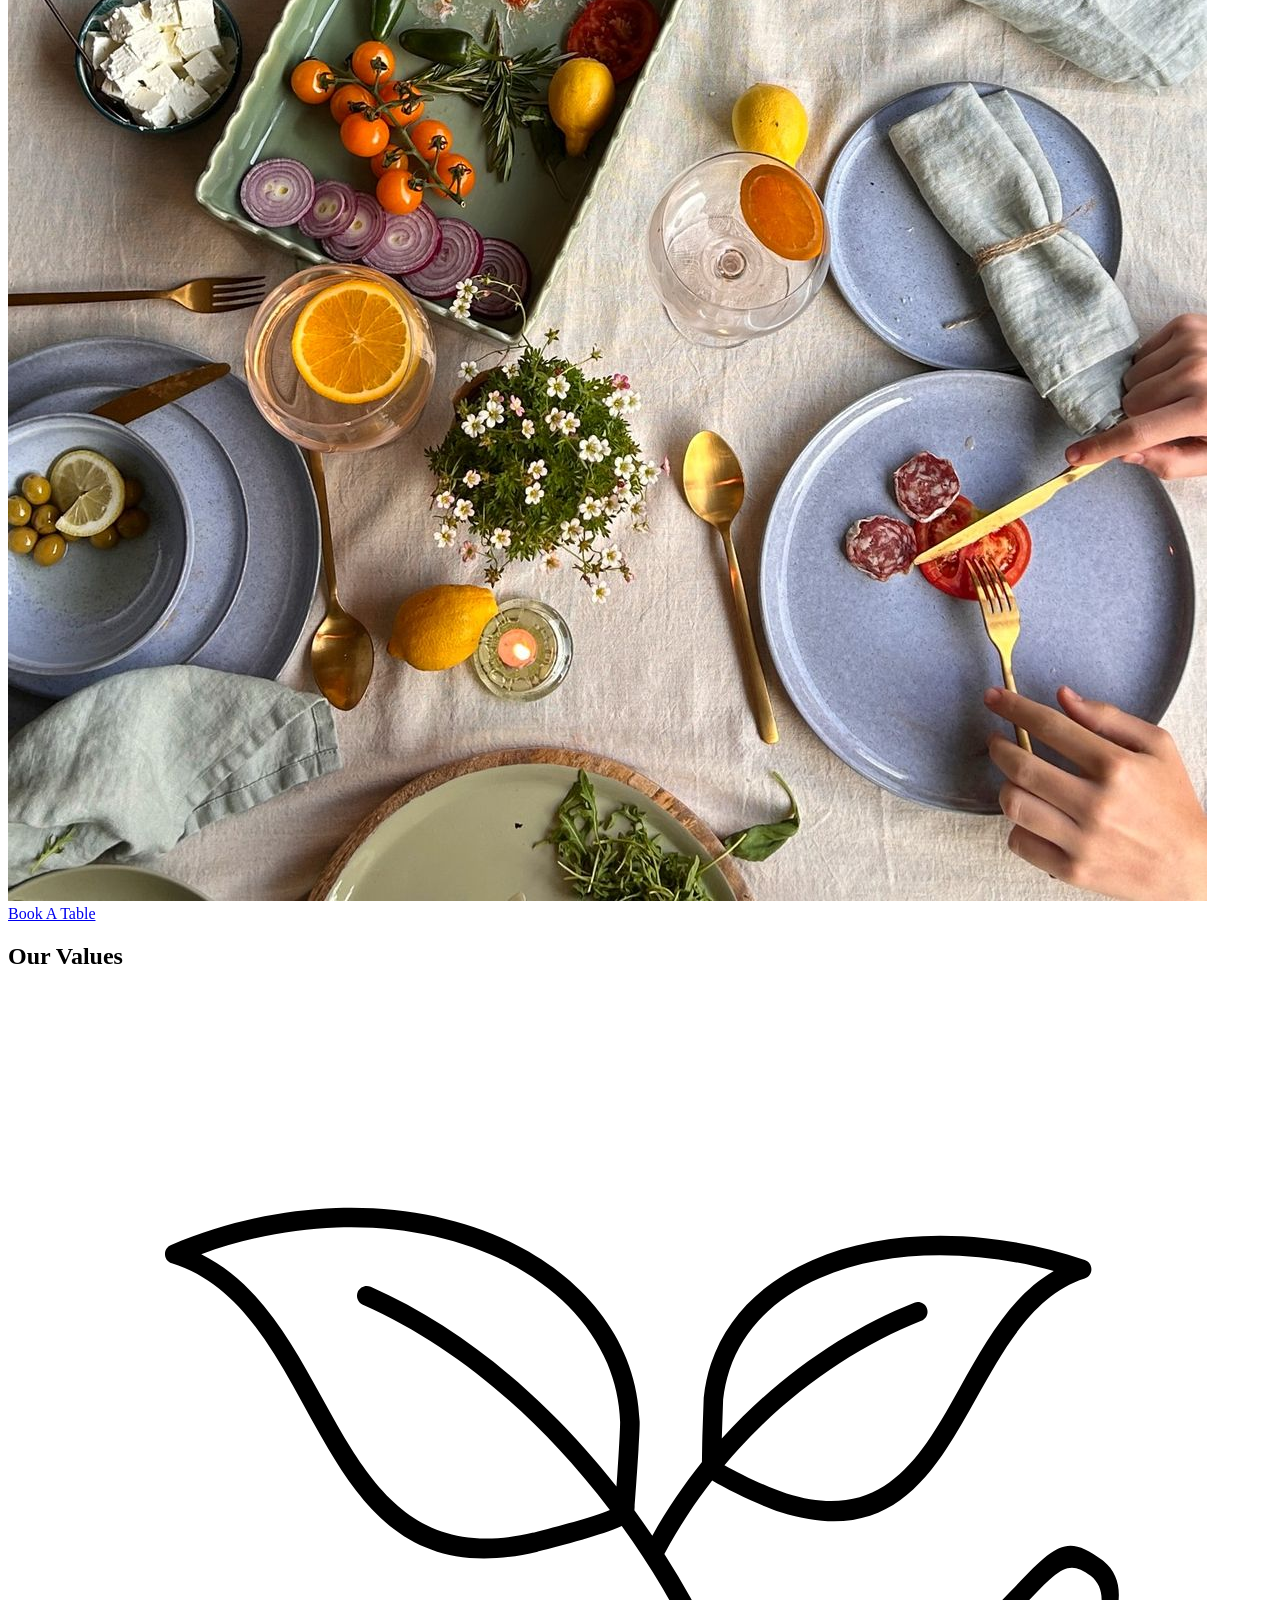
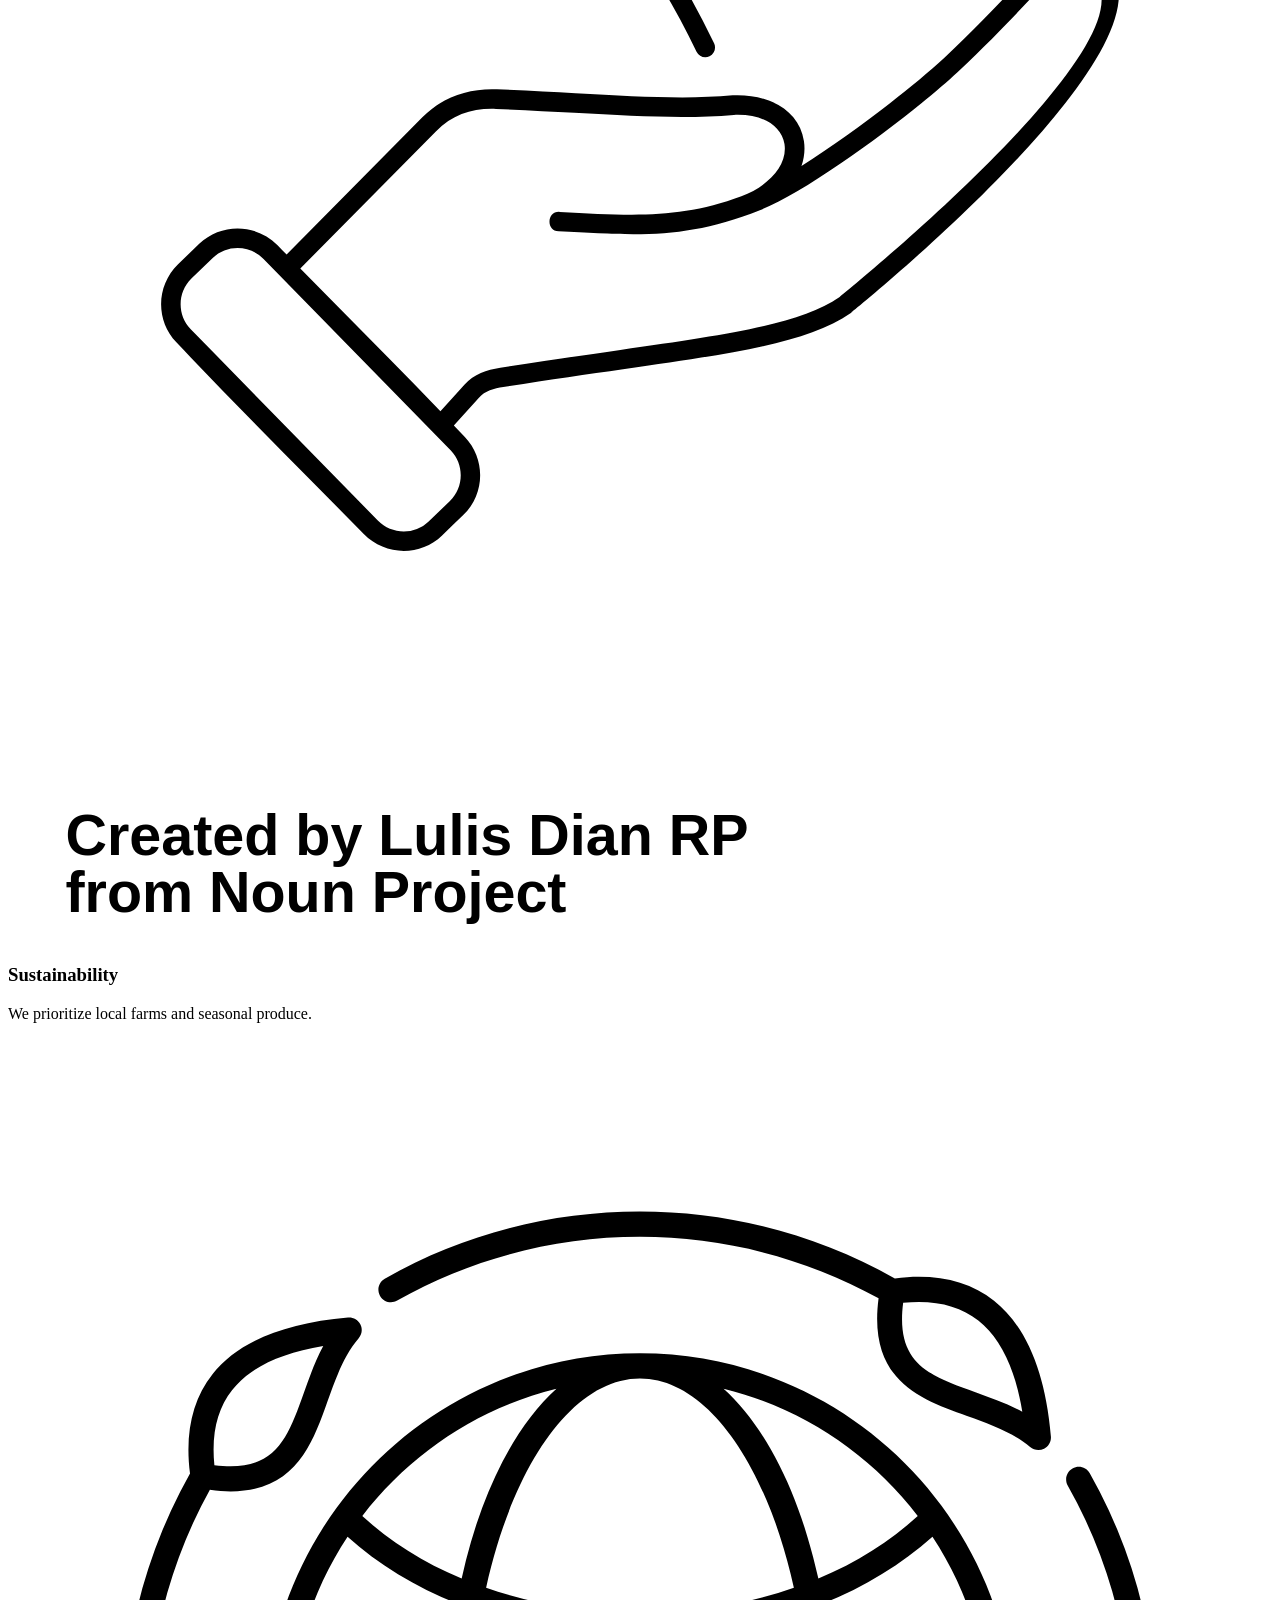
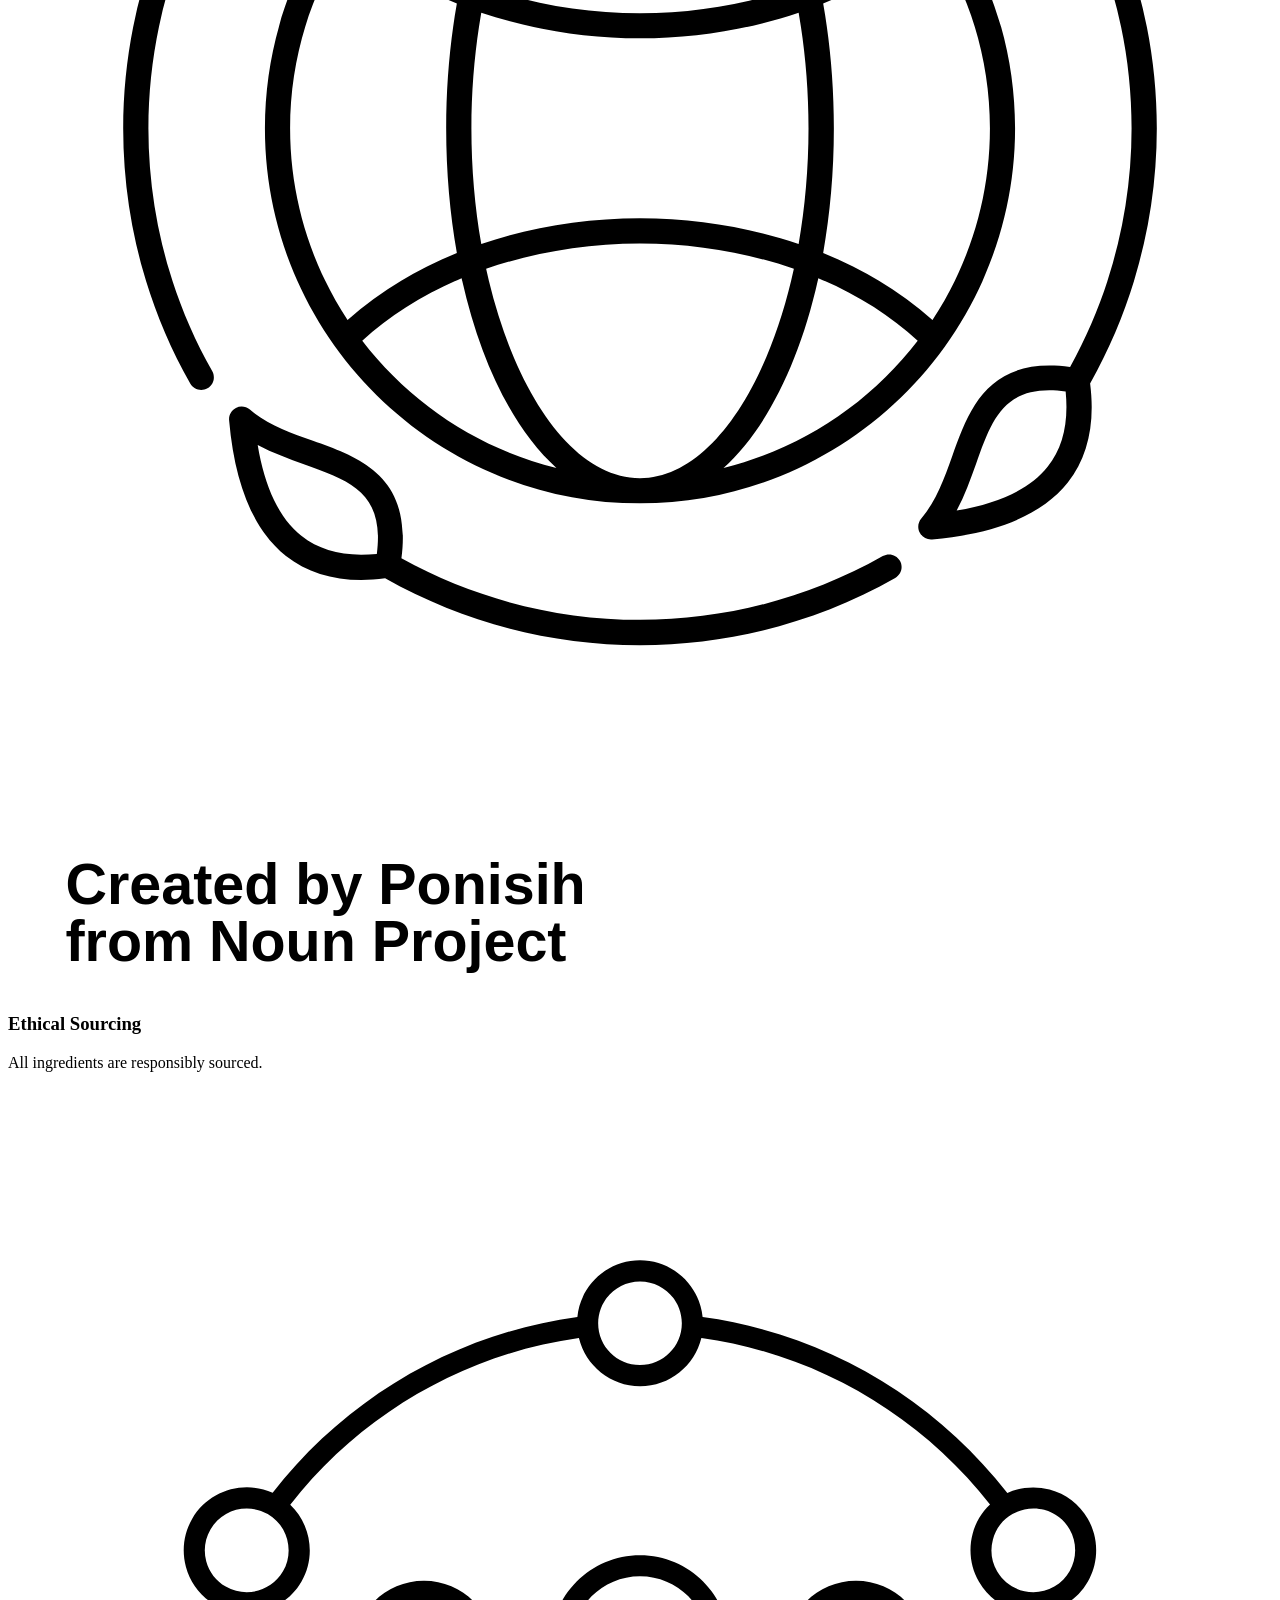
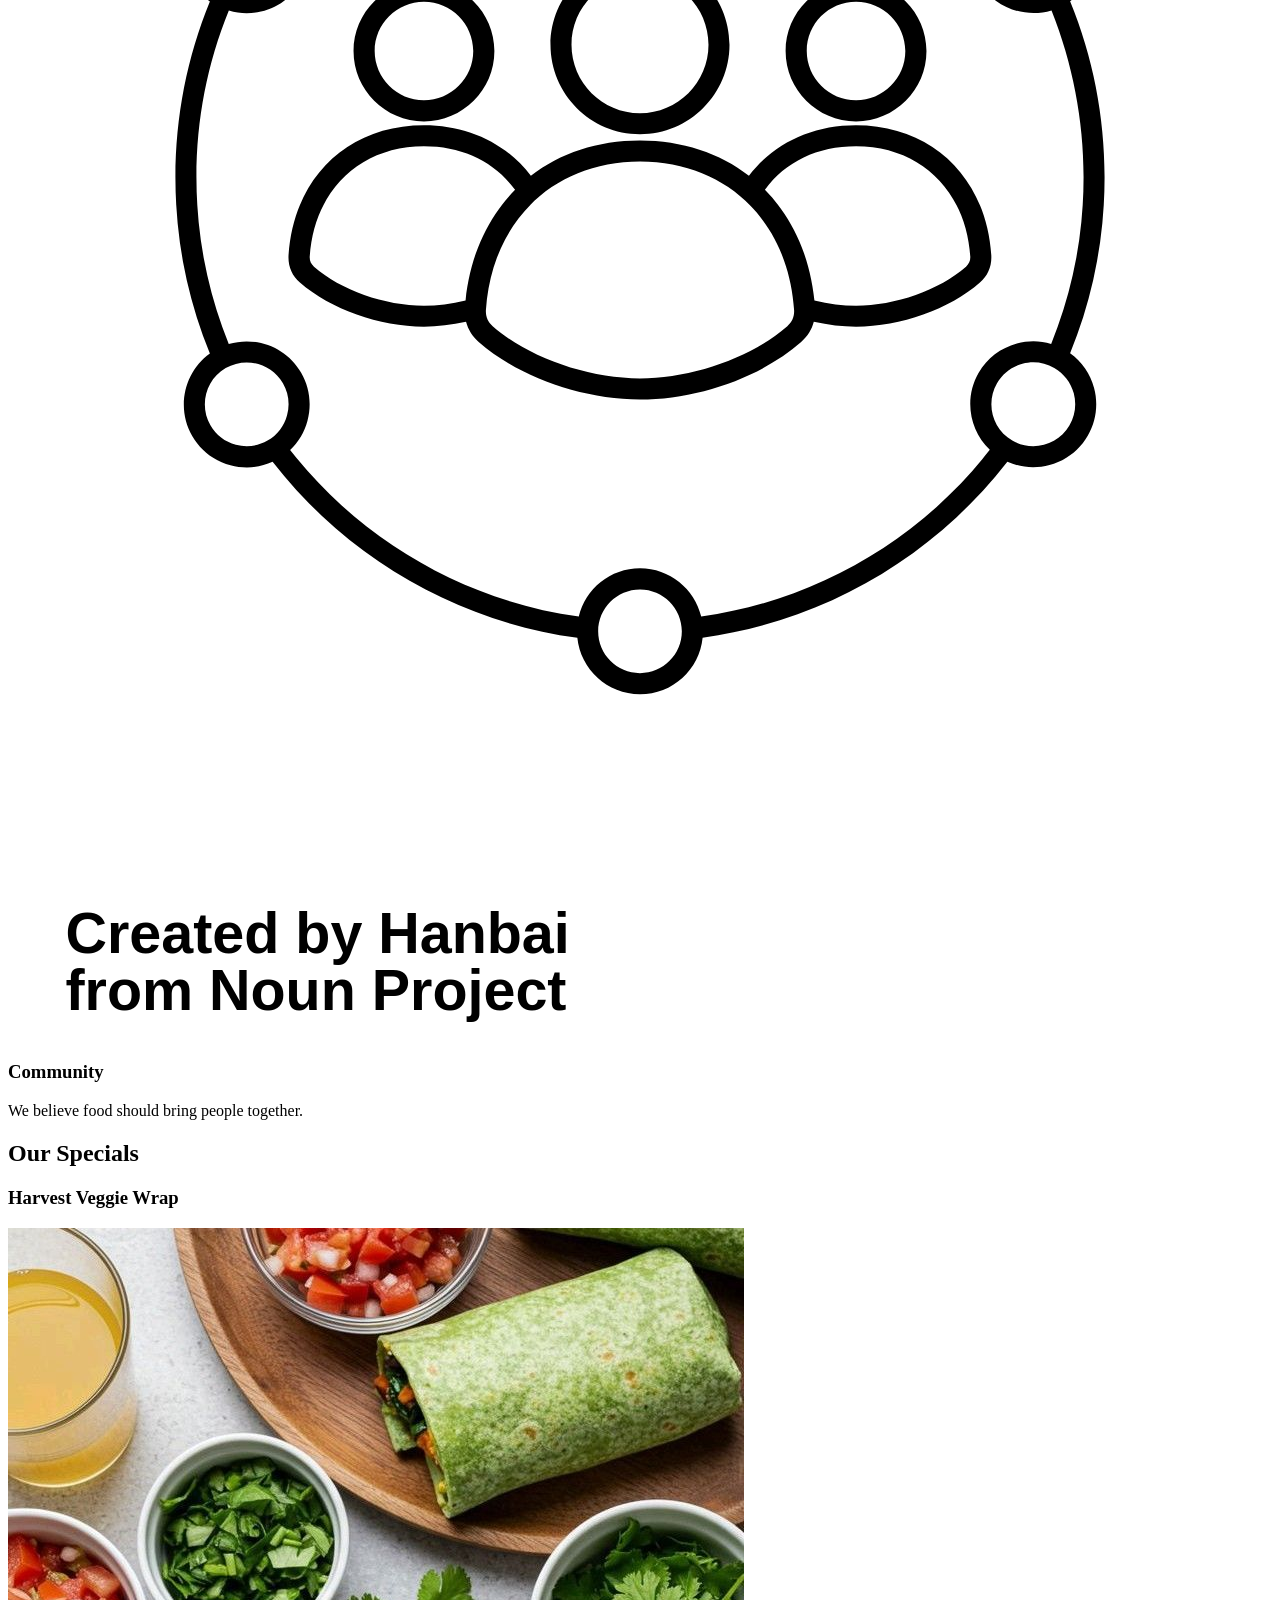
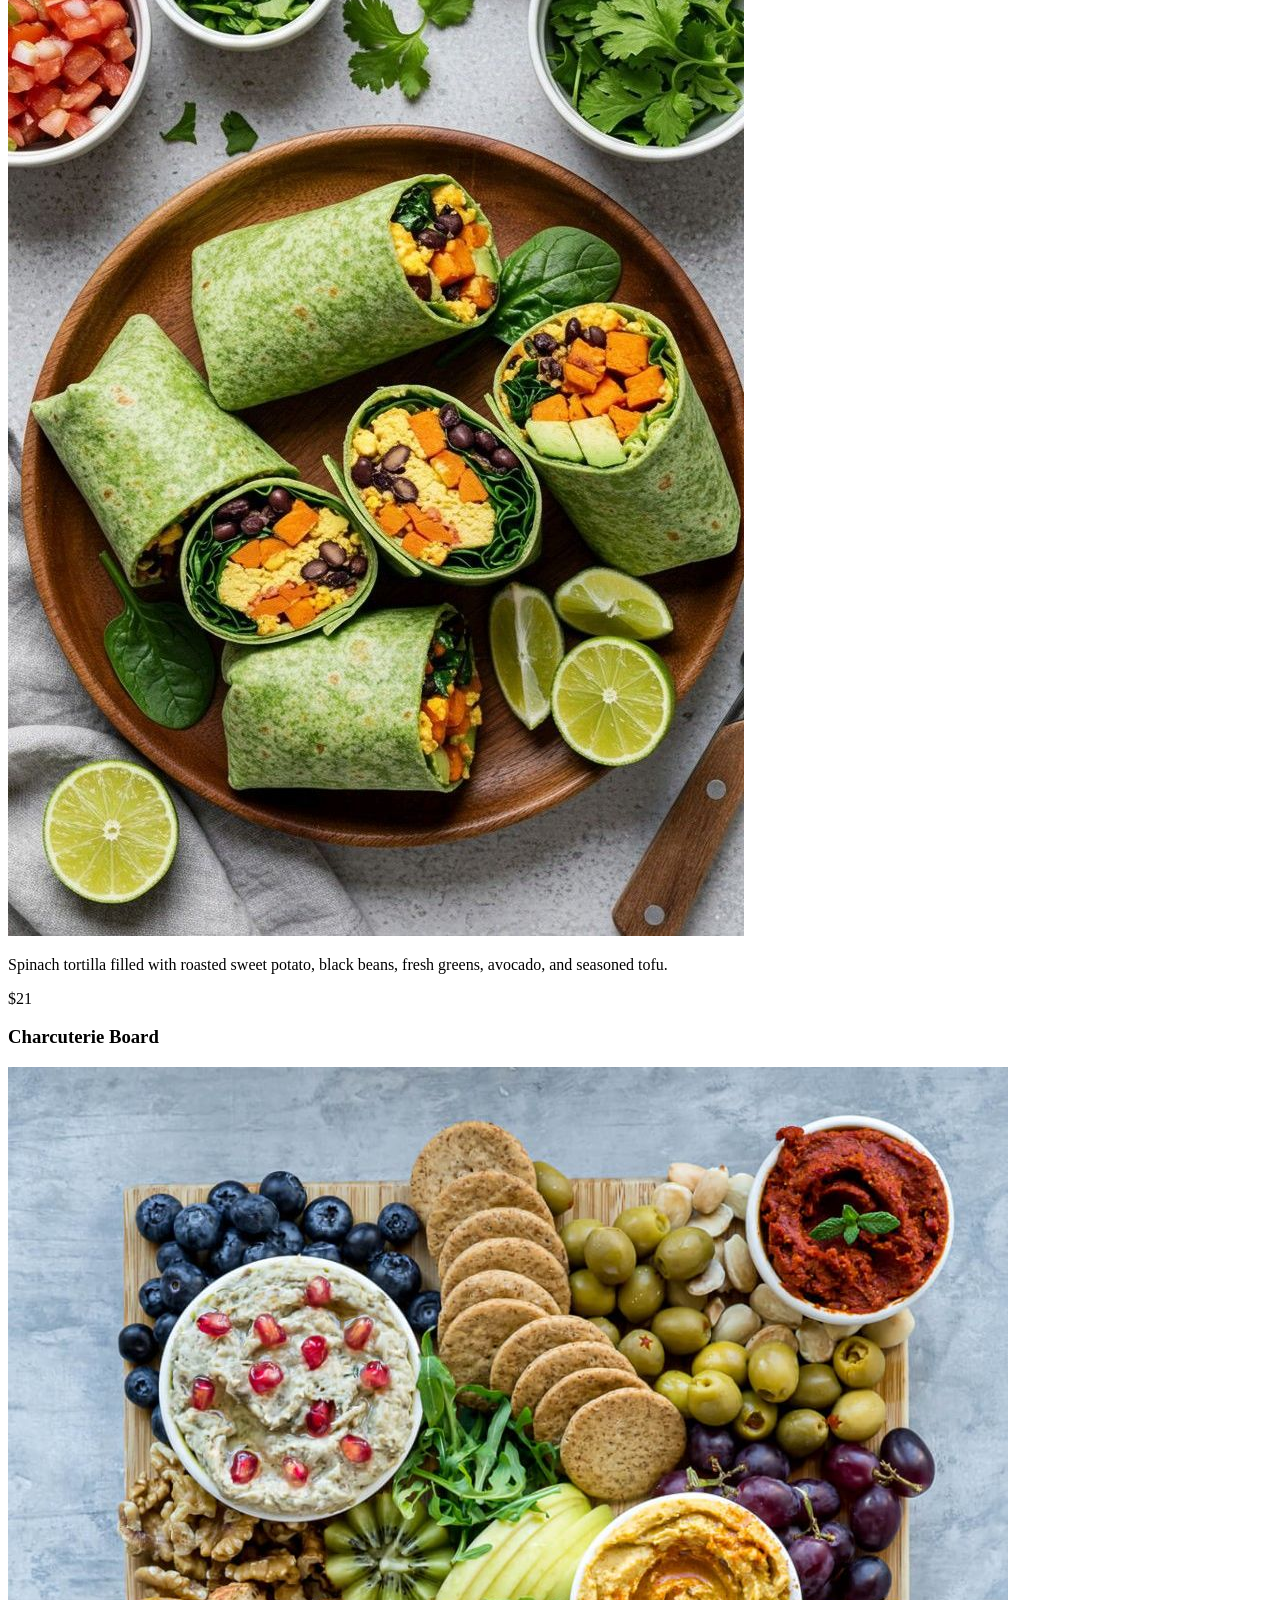
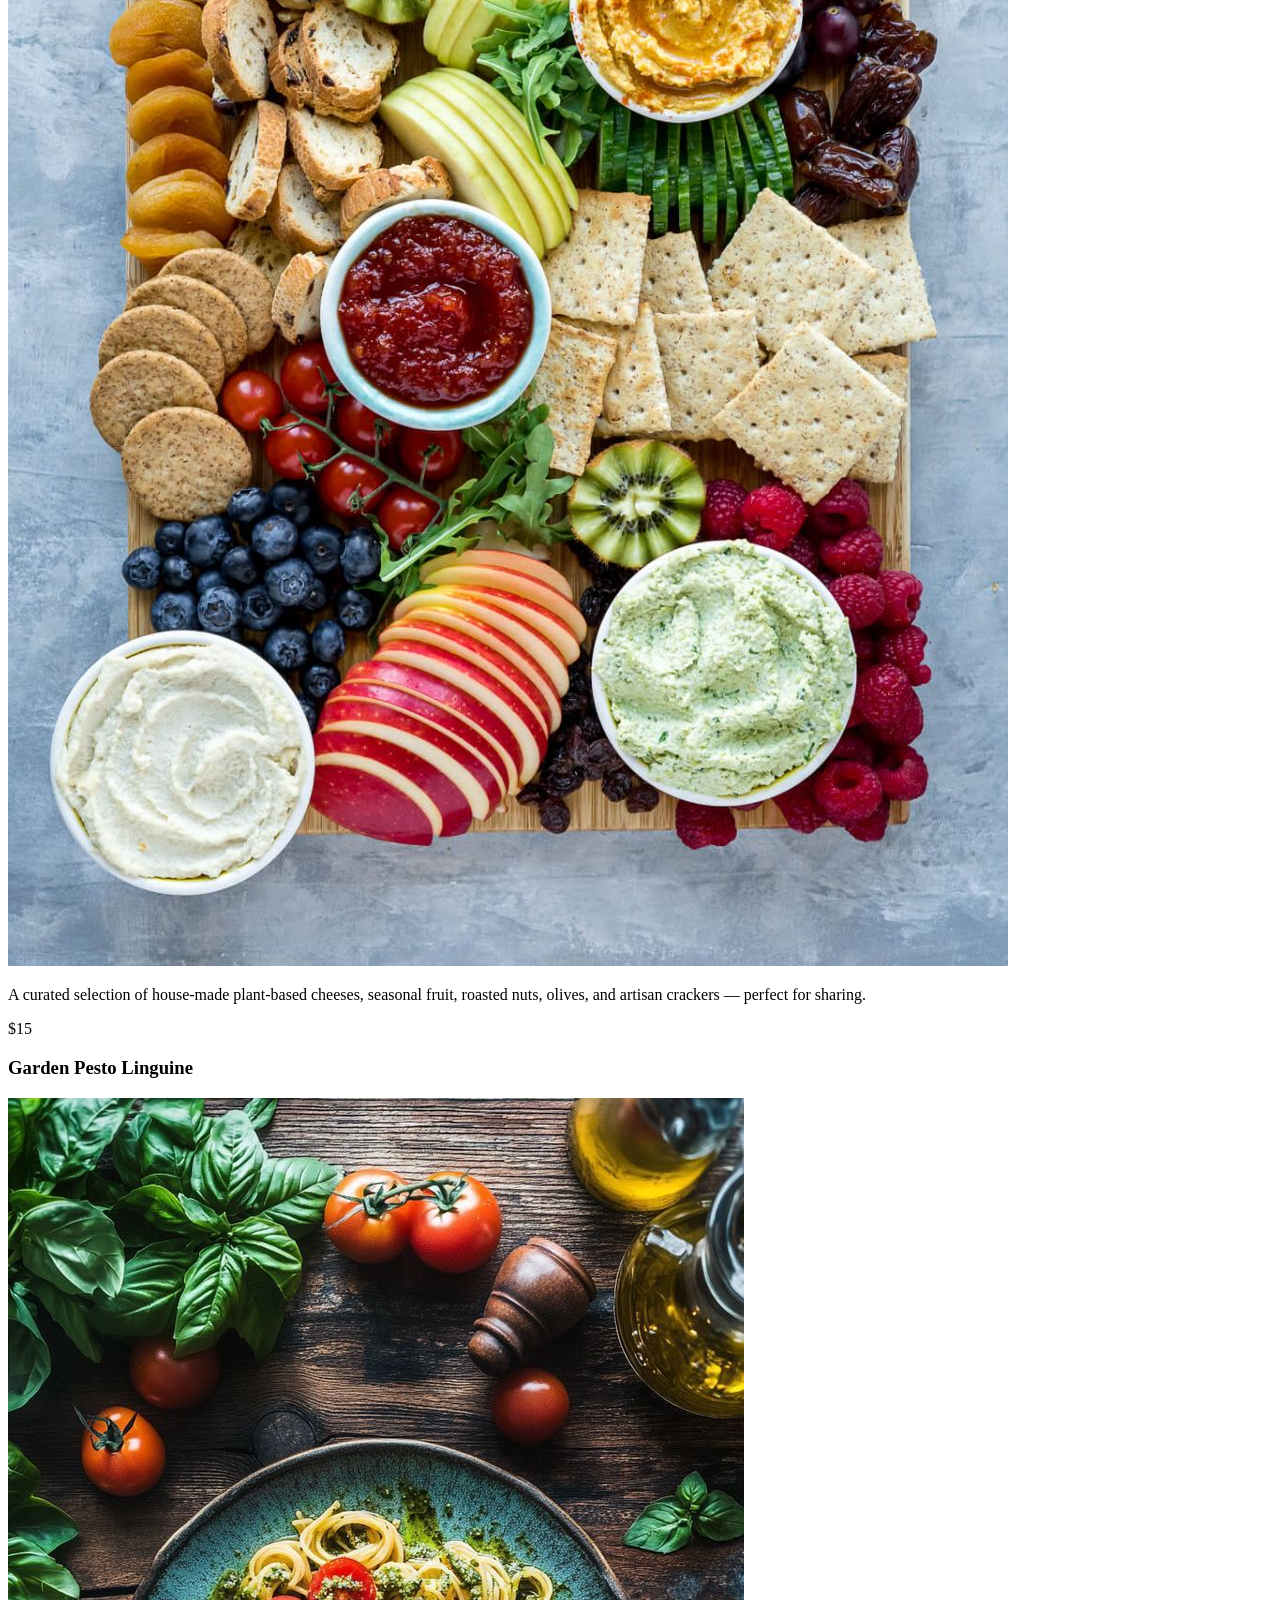
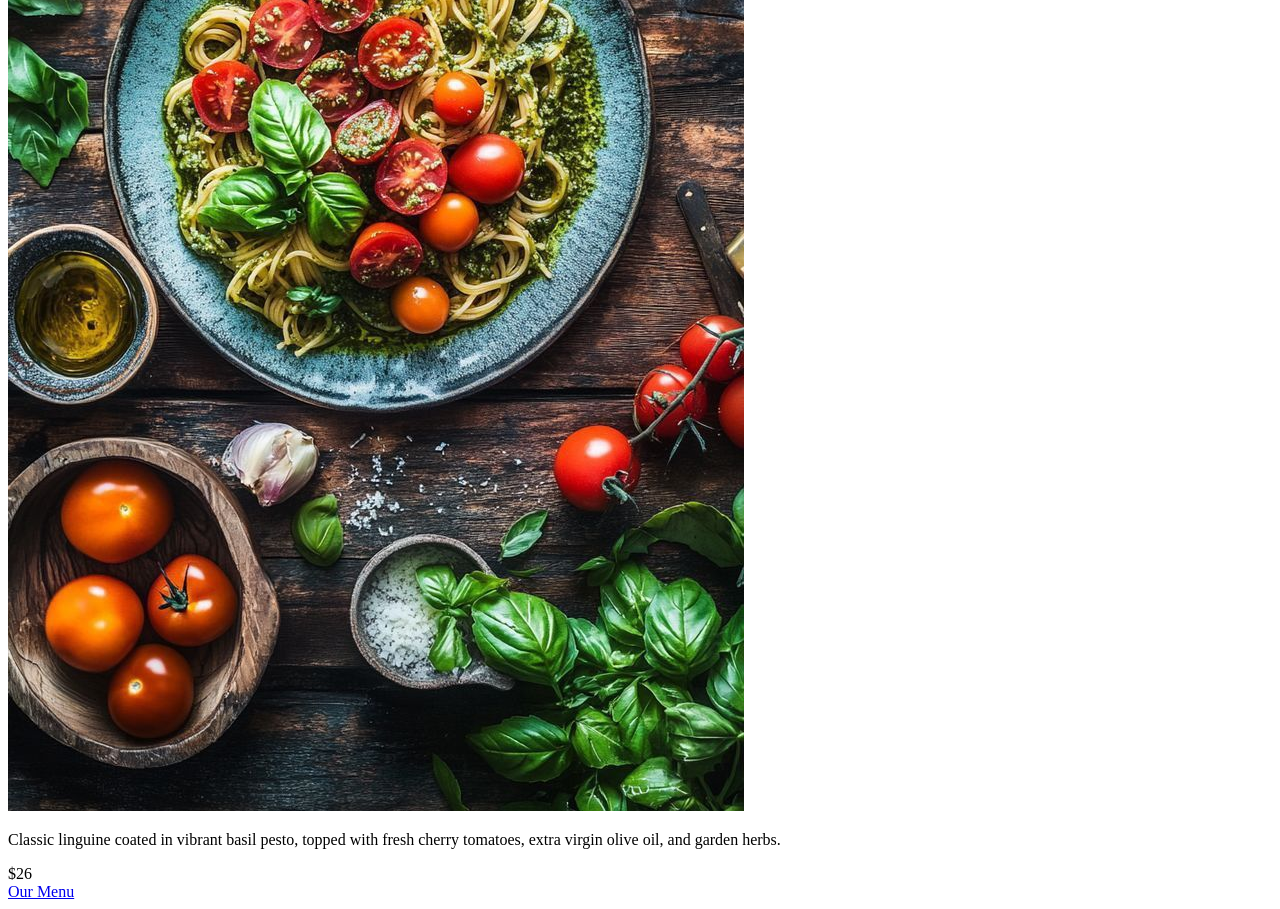
==== commit e8e36652: "menu button" ====
--- a/index.html
+++ b/index.html
@@ -154,5 +154,13 @@
           </p>
           <div class="special-price">$26</div>
         </article>
+        
+        <!-- this button takes users to the full menu -->
+        <div class="button-wrap specials-button-wrap">
+          <a href="menu.html" class="primary-button menu-button-style">Our Menu</a>
+        </div>
+      </div>
+    </section>
 
 
+
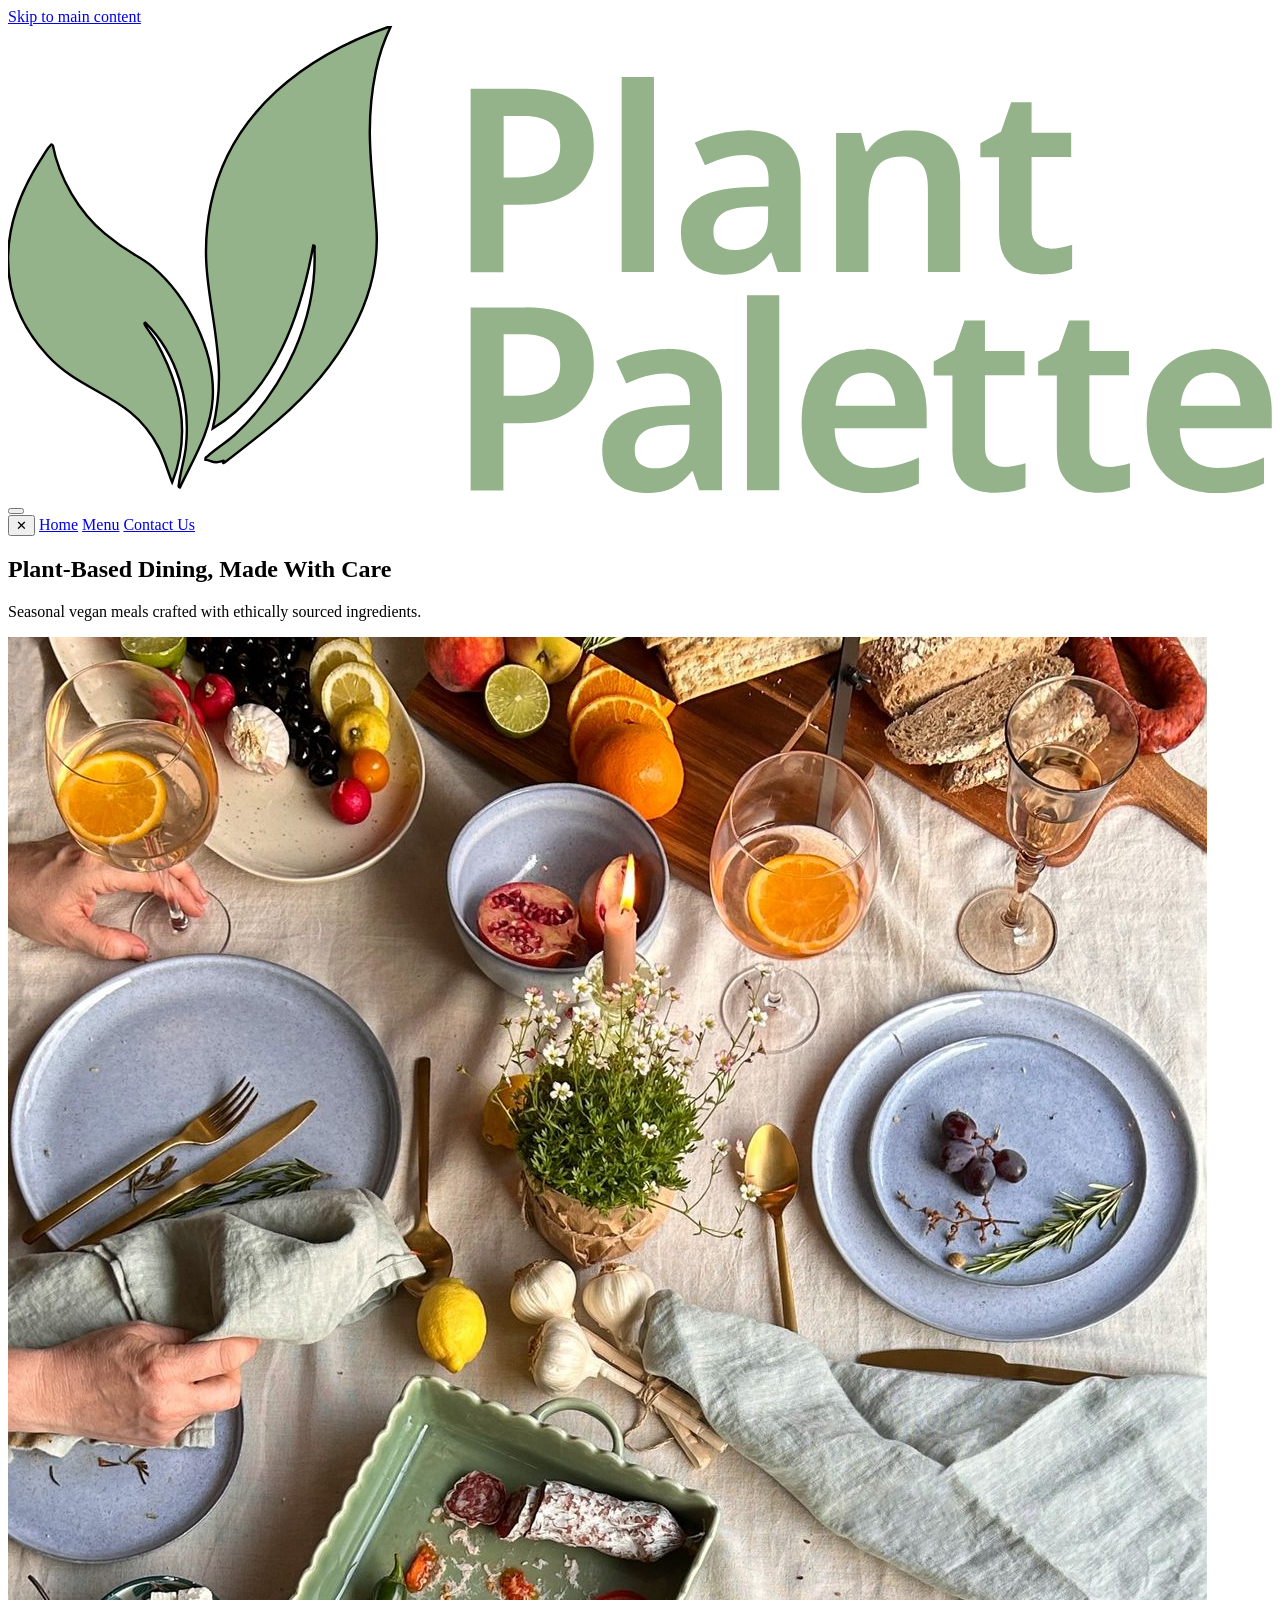
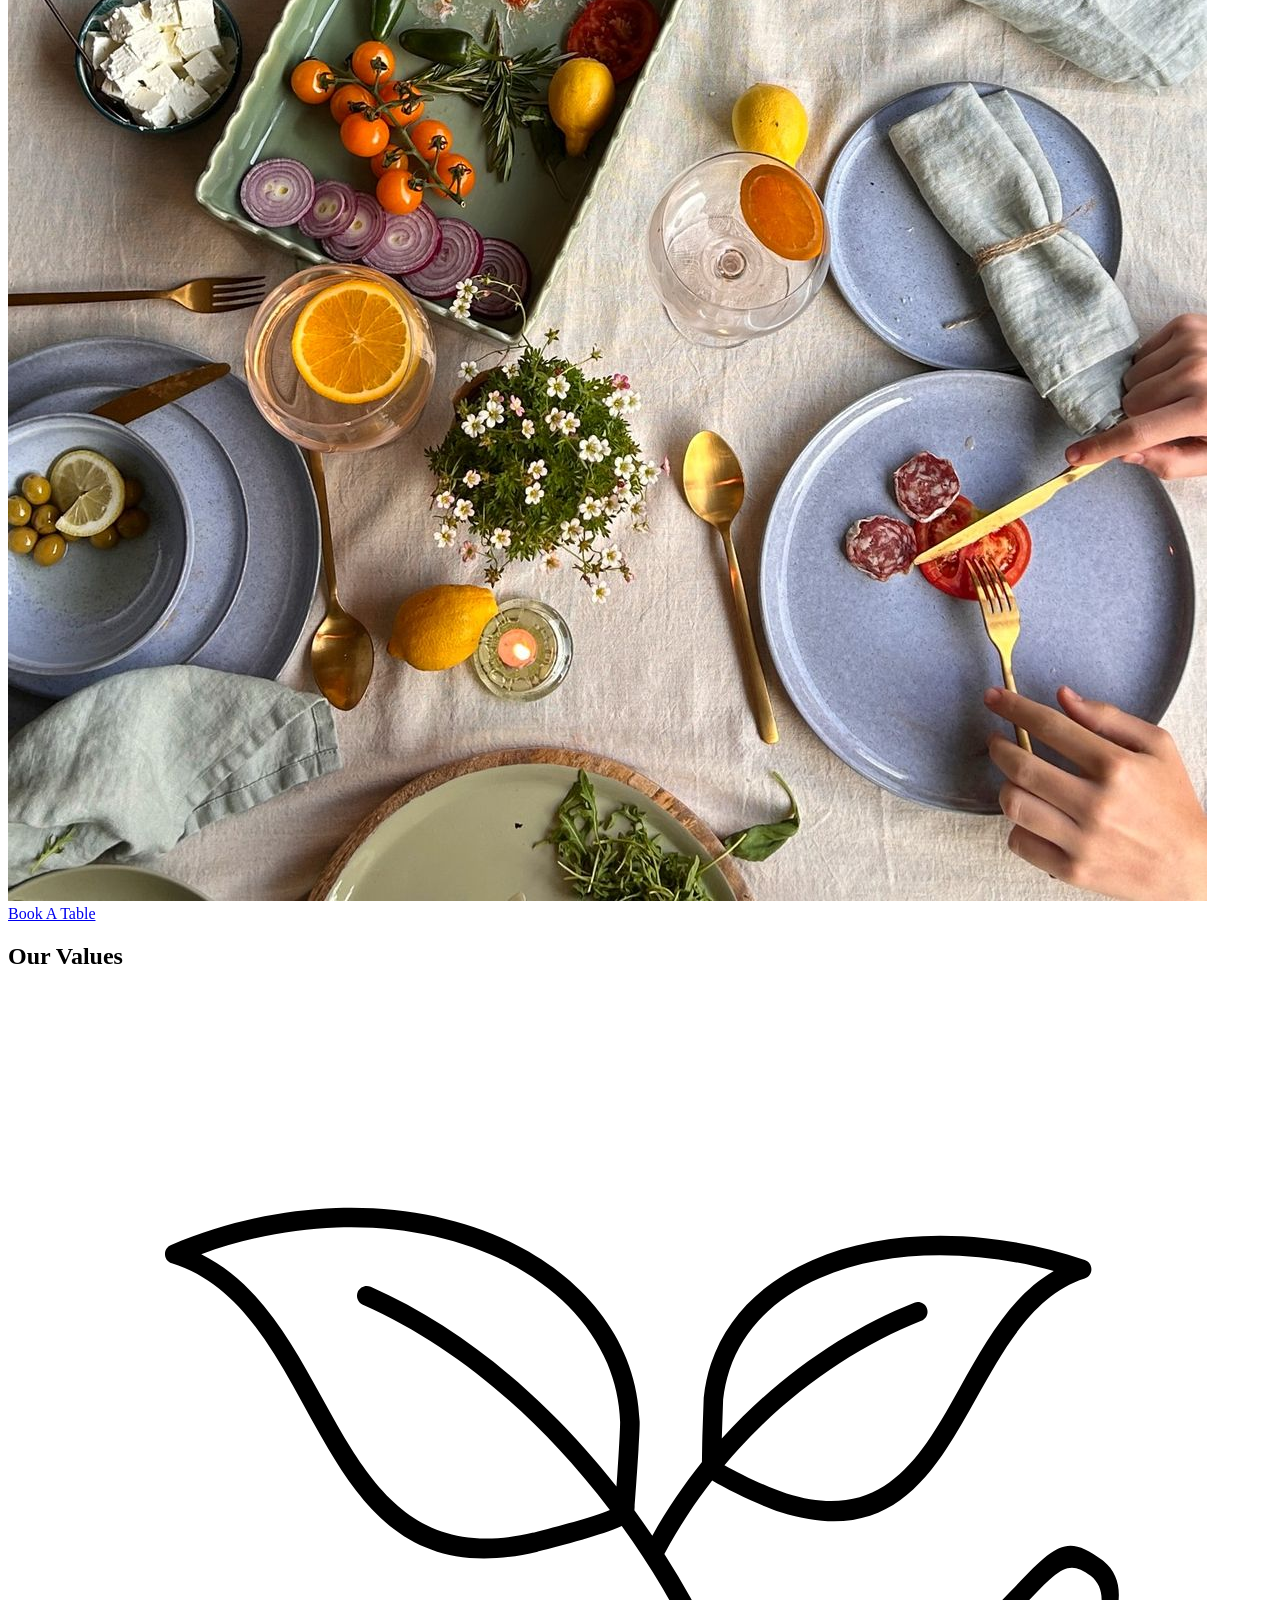
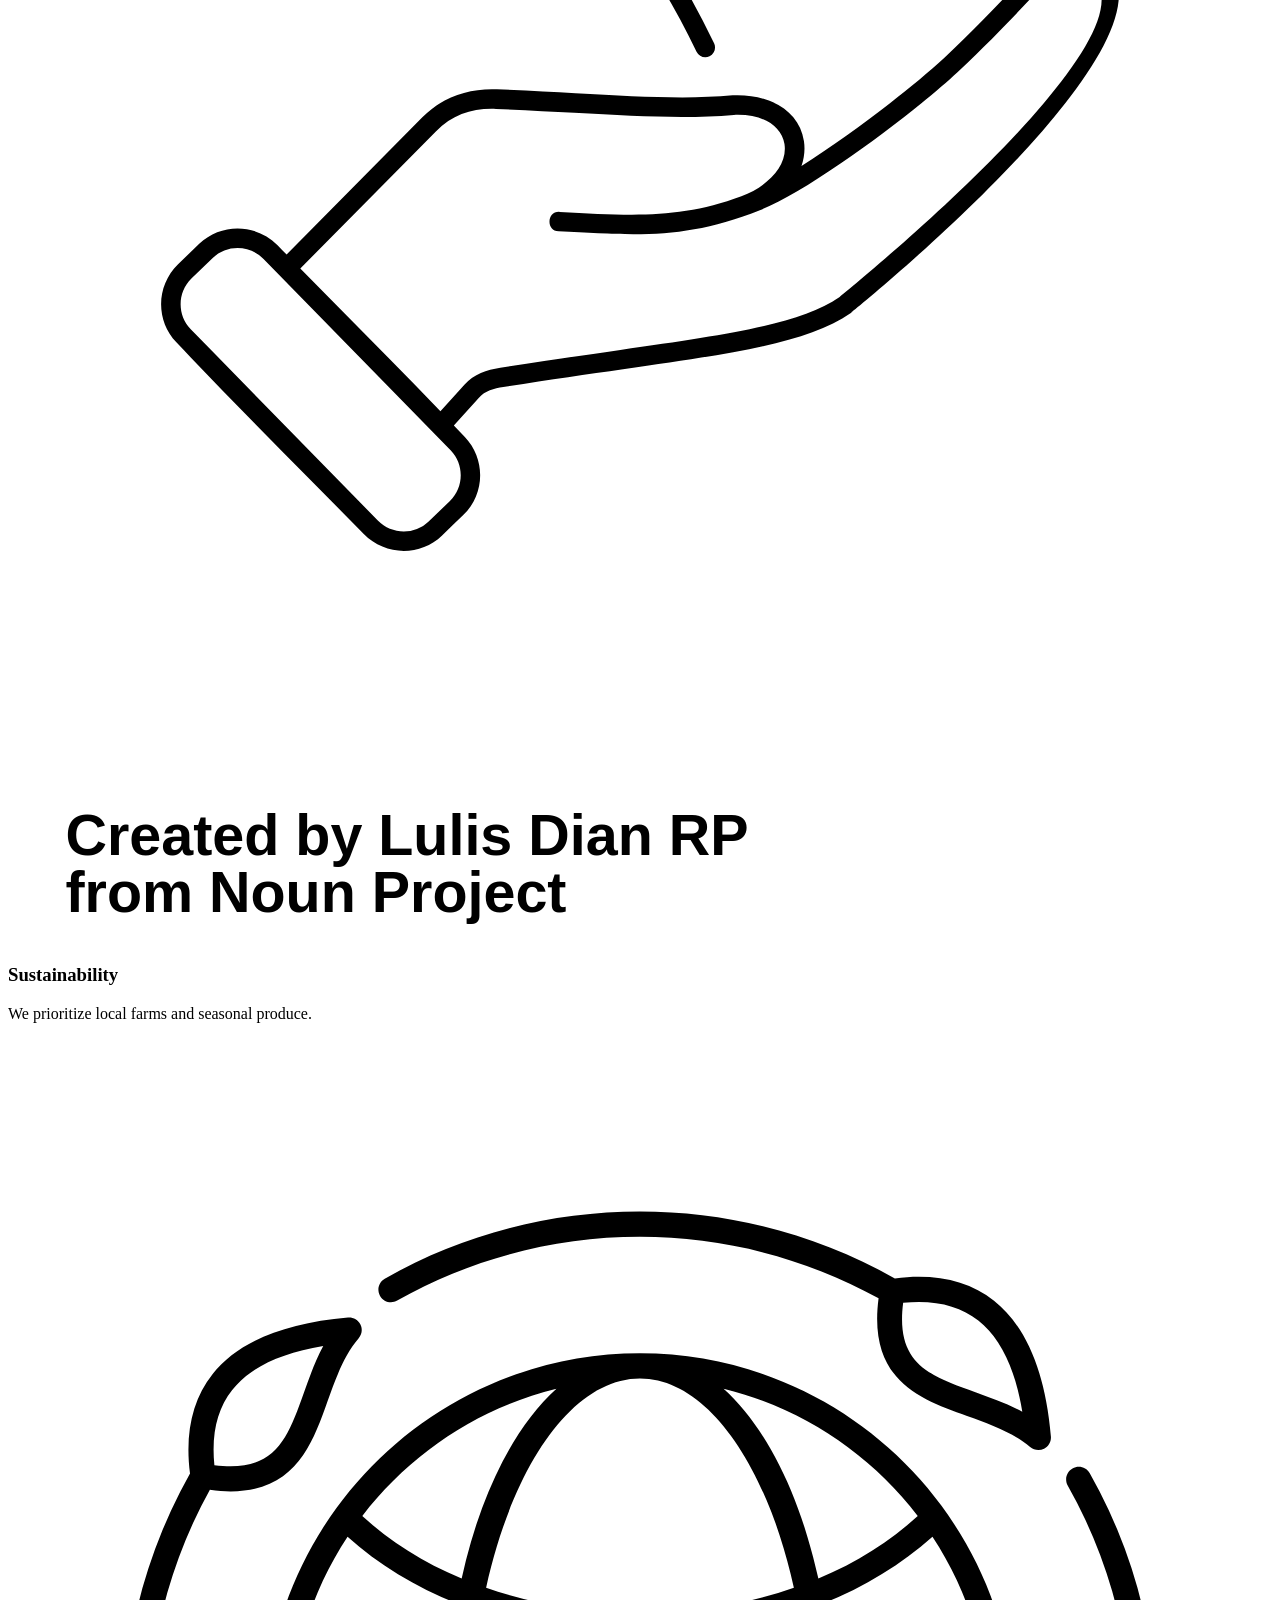
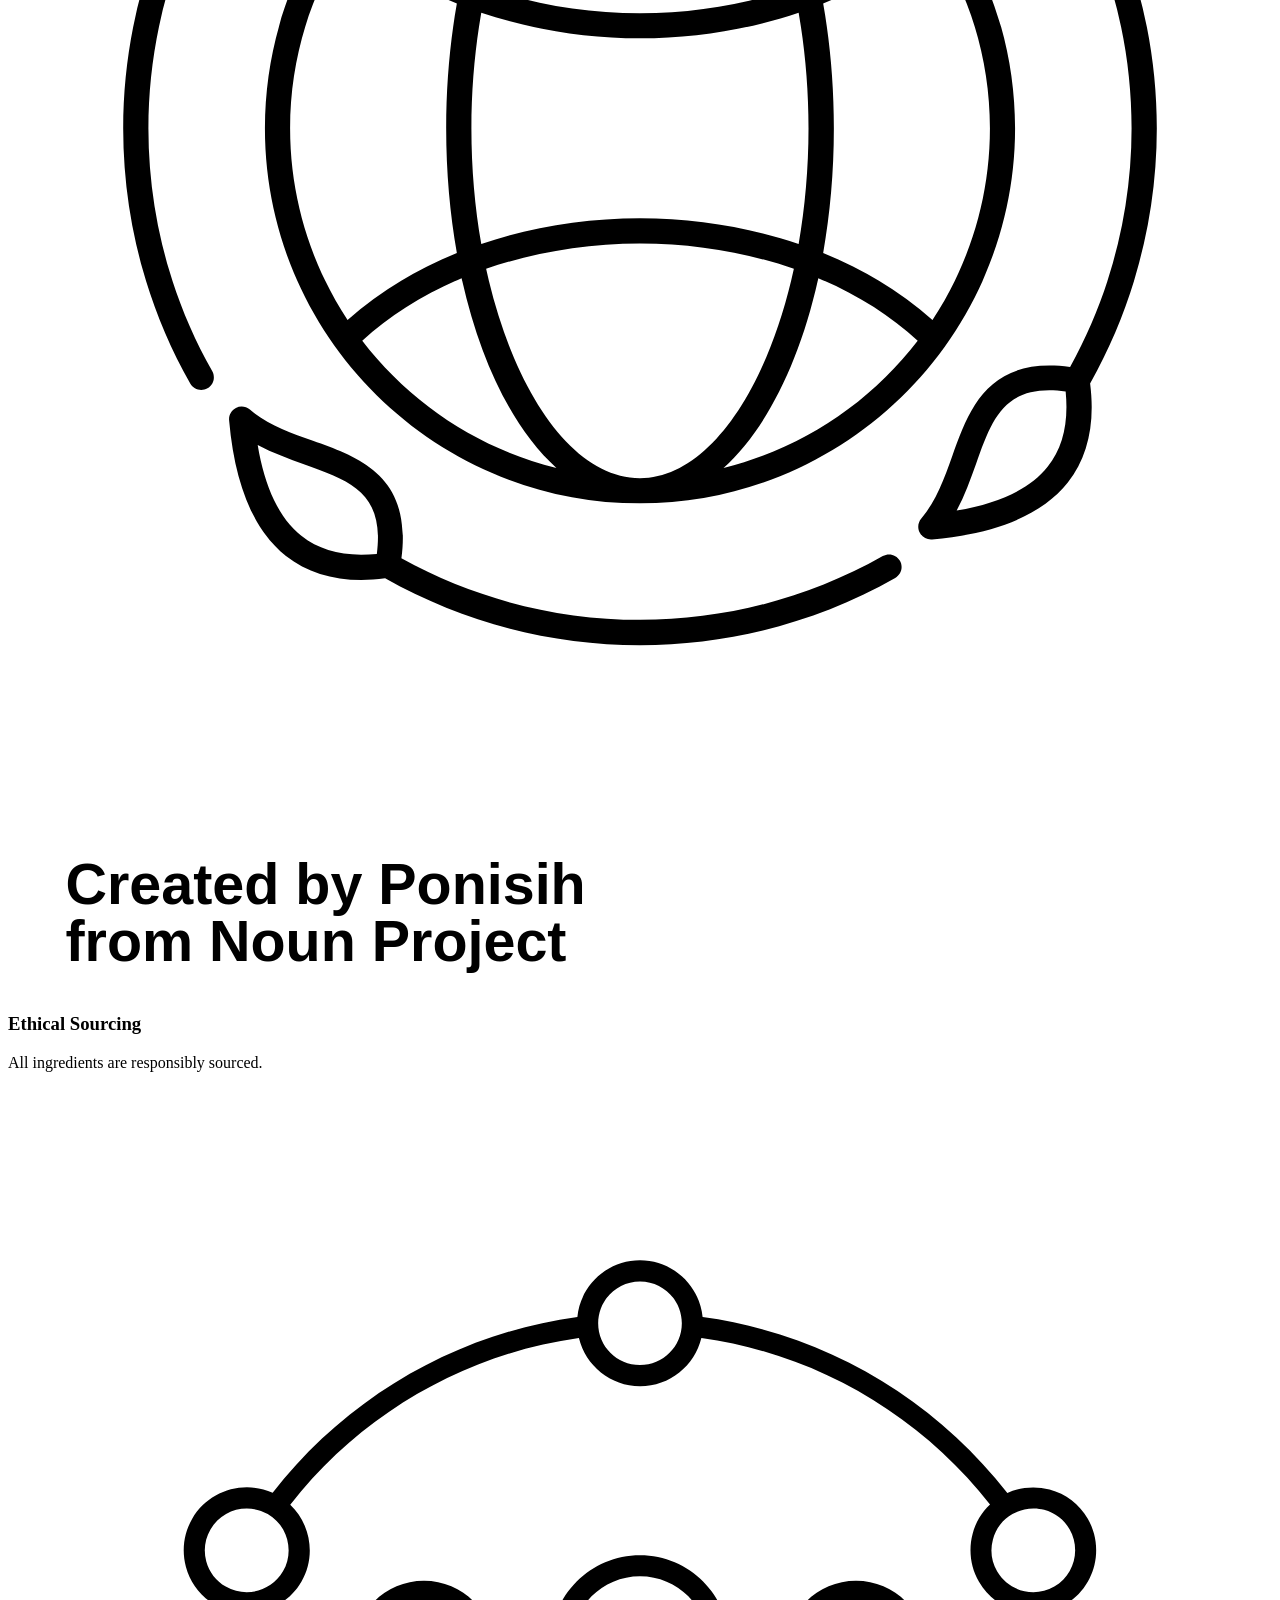
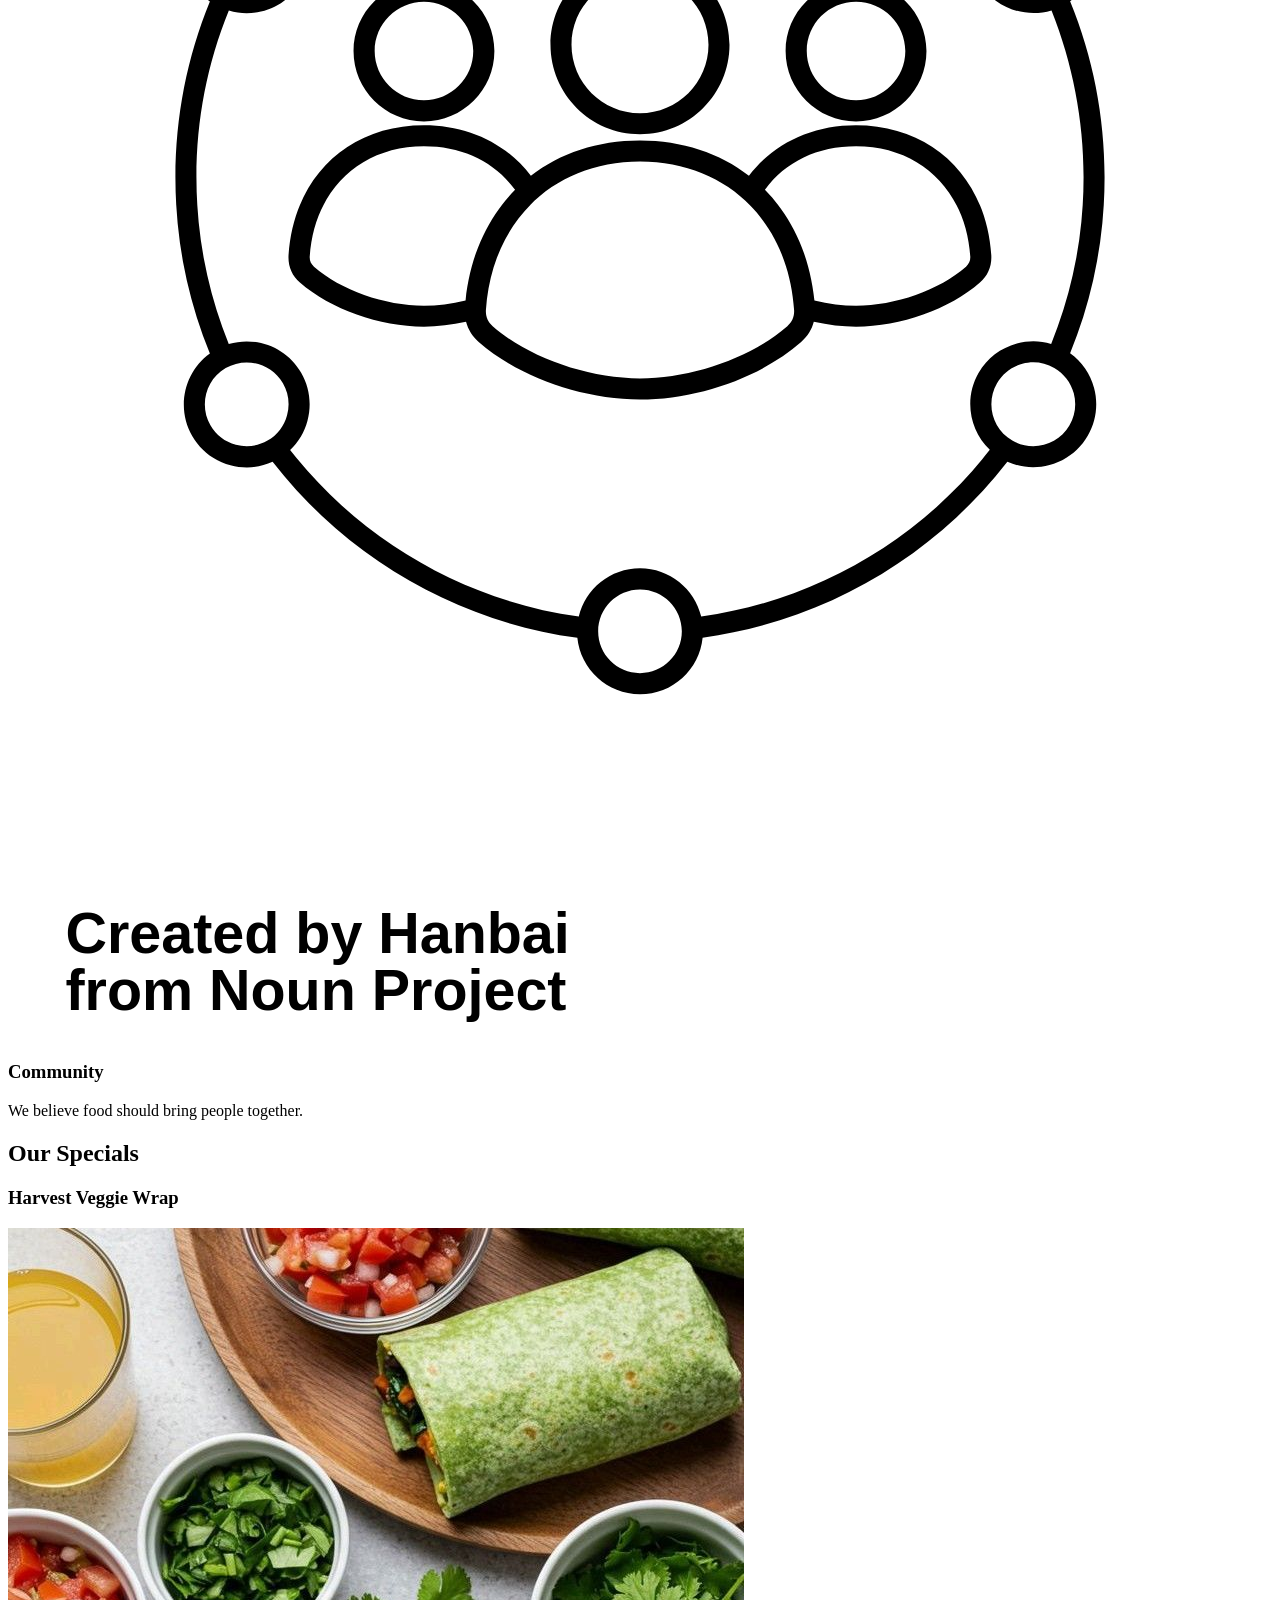
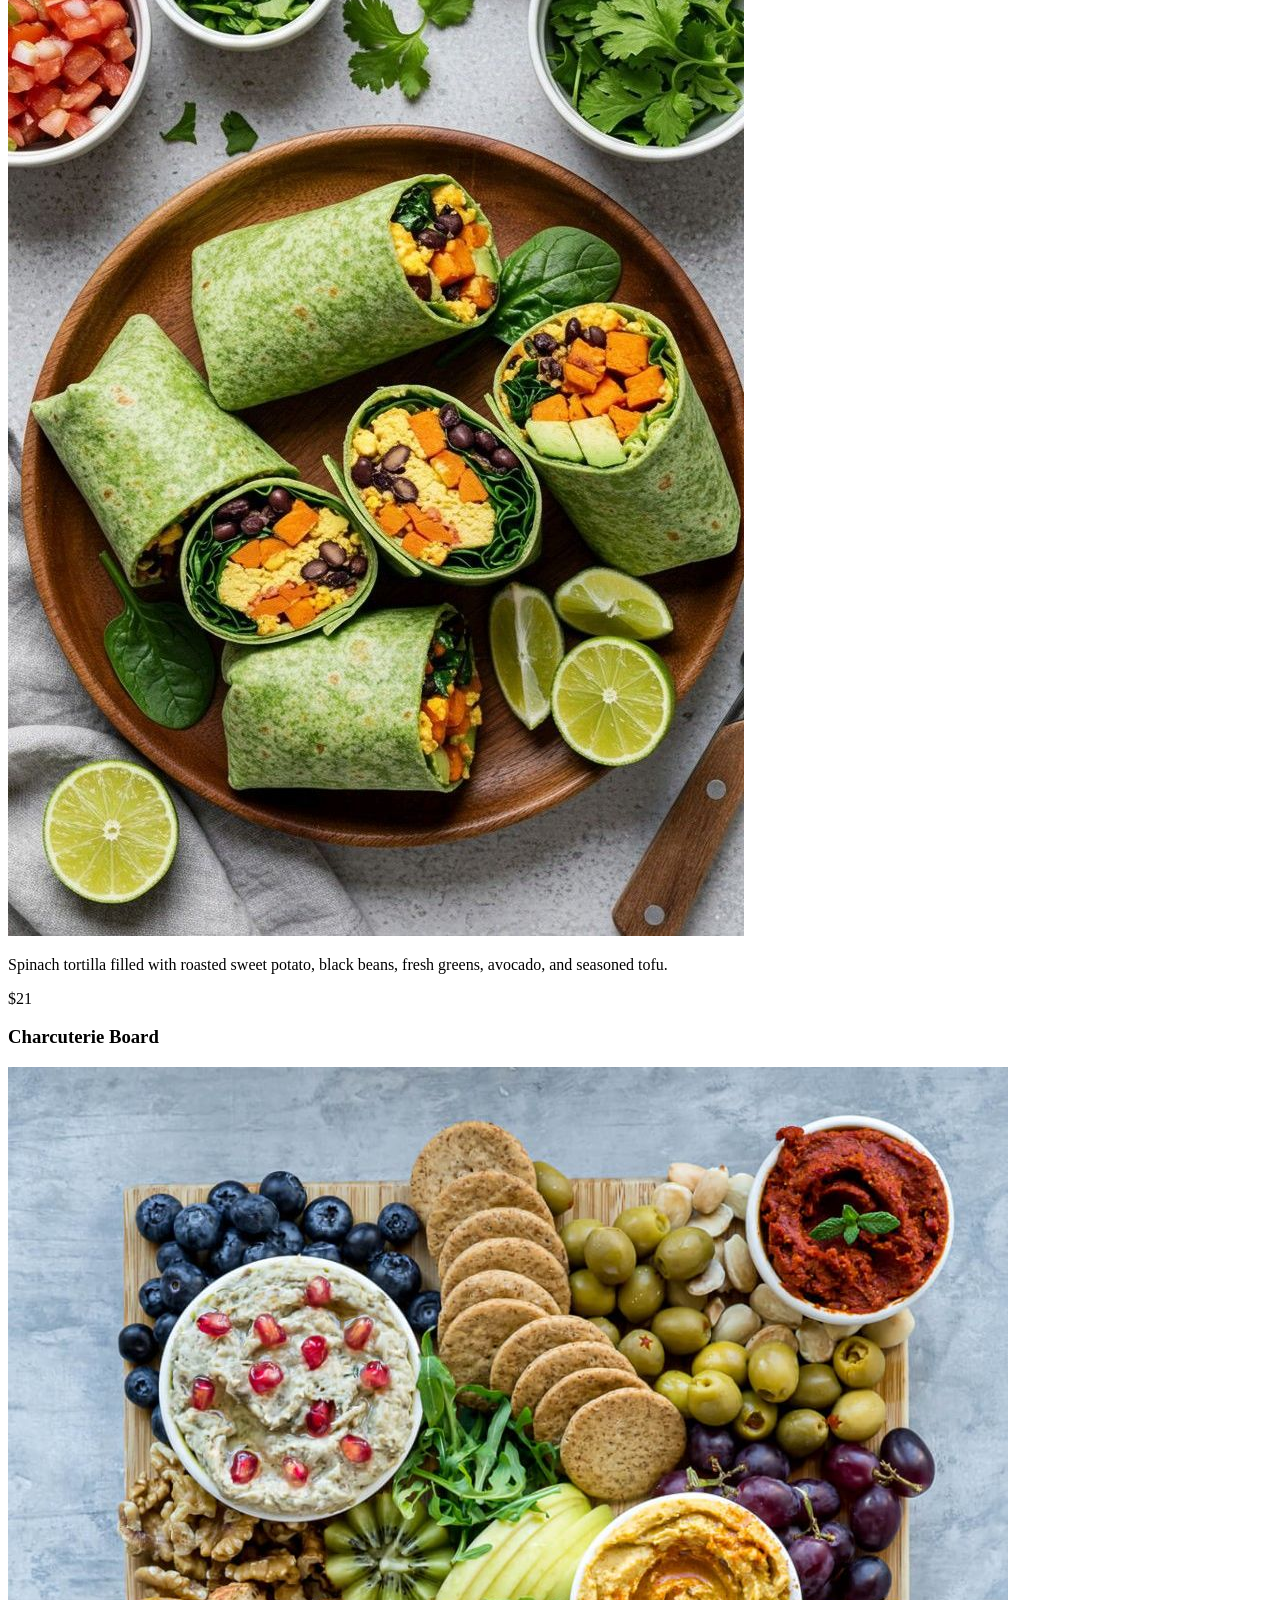
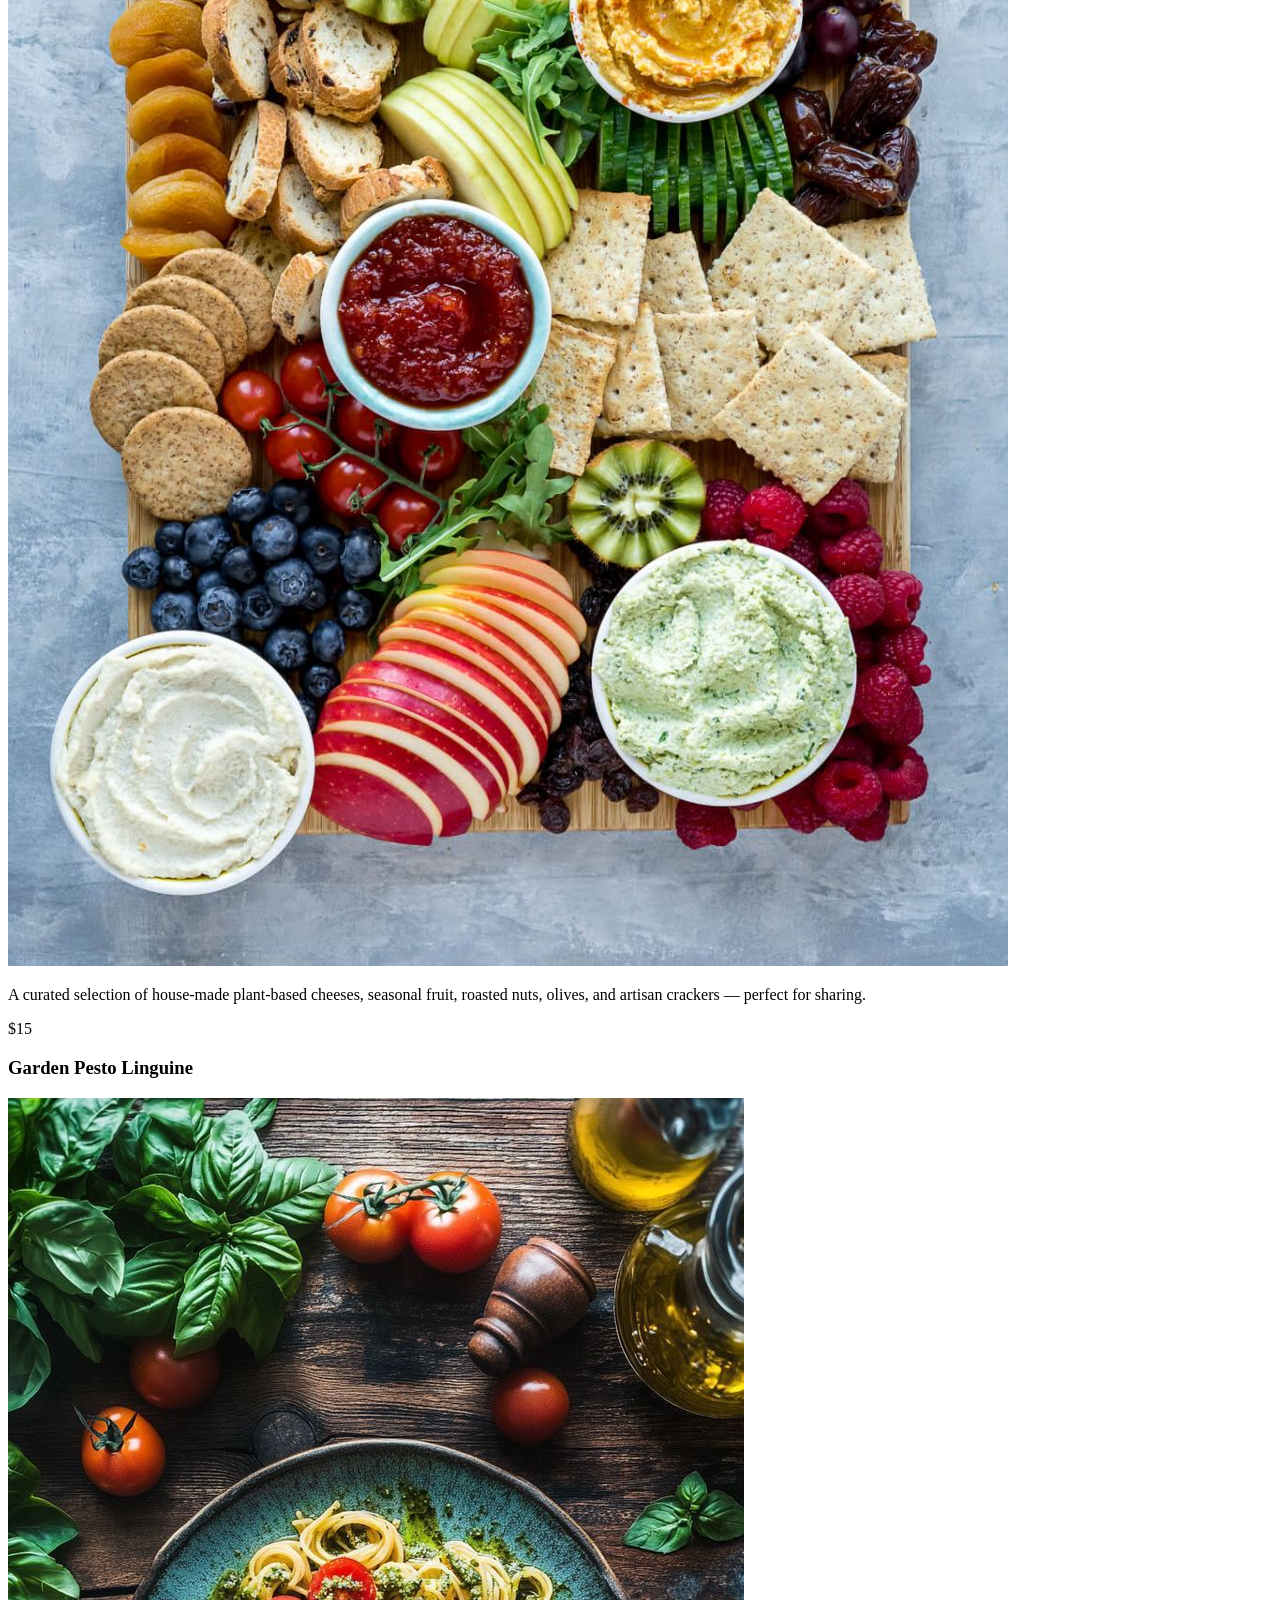
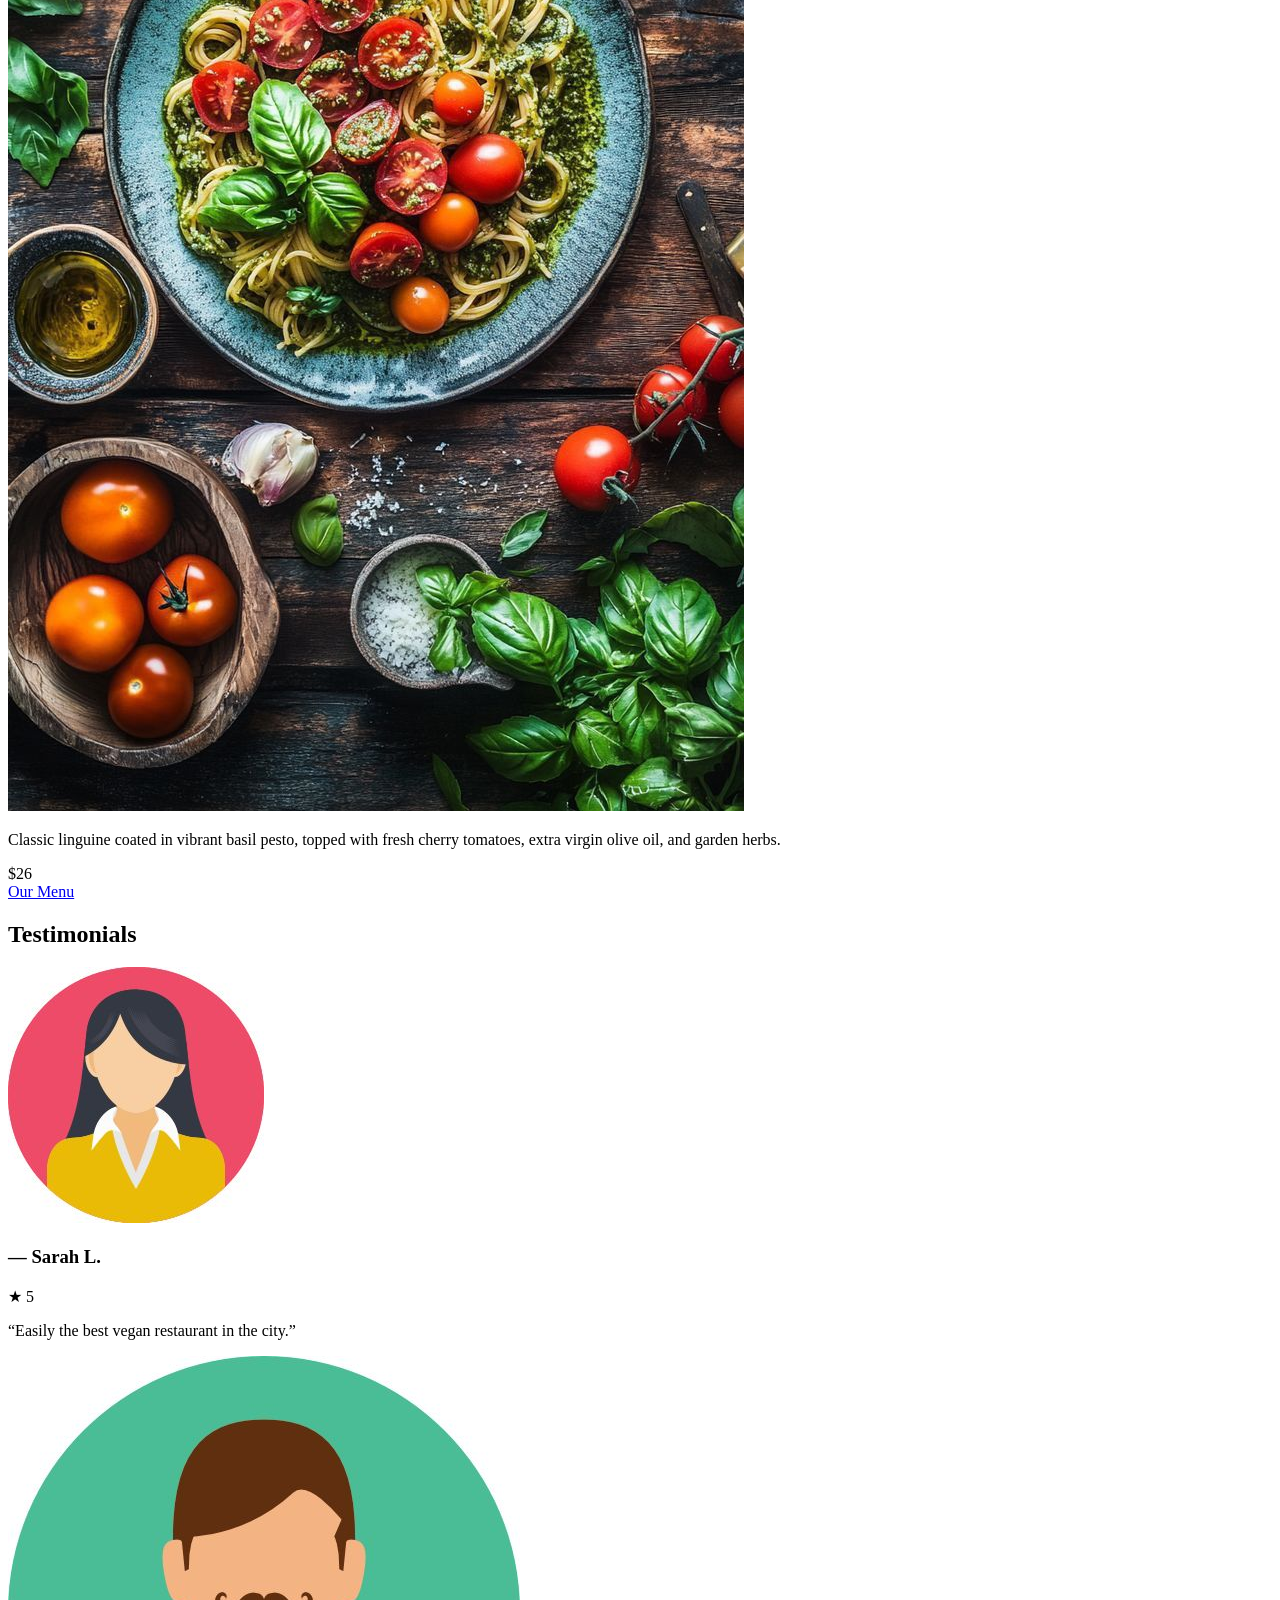
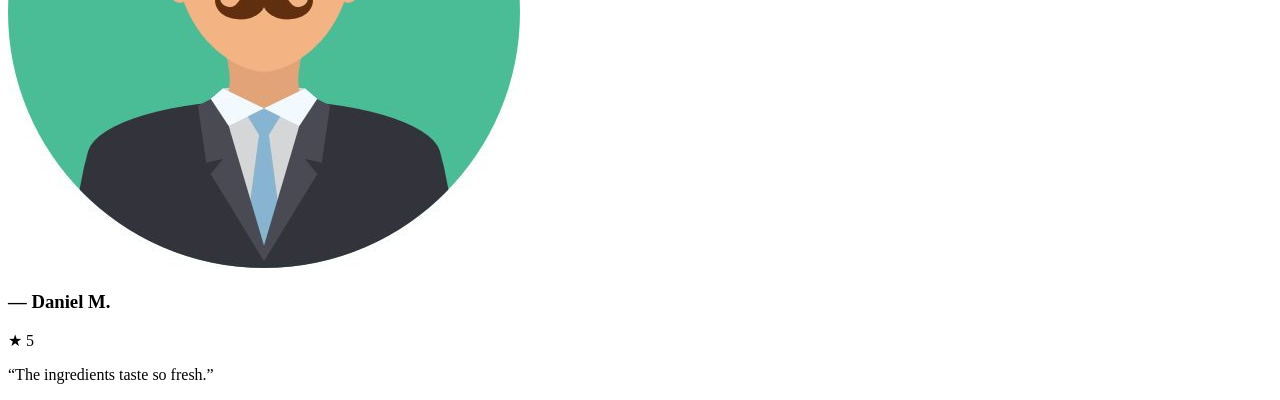
==== commit 57afb67c: "testimonial section" ====
--- a/index.html
+++ b/index.html
@@ -161,6 +161,57 @@
         </div>
       </div>
     </section>
-
-
-
+    
+    <!-- TESTIMONIALS -->
+    <section class="testimonials-section">
+  <div class="page-wrapper">
+    <h2 class="section-title">Testimonials</h2>
+
+    <article class="testimonial-card">
+      <div class="testimonial-top">
+        <!-- image of the person giving the review -->
+        <img
+          src="images/testimonials/sarah.jpg"
+          alt="Portrait of customer Sarah L."
+          class="testimonial-image"
+        >
+       <!-- name of the reviewer -->
+        <h3 class="testimonial-name">— Sarah L.</h3>
+
+        <!-- rating -->
+        <div class="rating-pill">
+          <span class="star">★</span>
+          <span class="rating-number">5</span>
+        </div>
+      </div>
+
+      <p class="testimonial-text">
+        “Easily the best vegan restaurant in the city.”
+      </p>
+    </article>
+
+    <article class="testimonial-card">
+      <div class="testimonial-top">
+         <!-- image of the secon person giving the review -->
+        <img
+          src="images/testimonials/daniel.jpg"
+          alt="Portrait of customer Daniel M."
+          class="testimonial-image"
+        >
+        <!-- name of the second reviewer -->
+        <h3 class="testimonial-name">— Daniel M.</h3>
+
+        <!-- rating -->
+        <div class="rating-pill">
+          <span class="star">★</span>
+          <span class="rating-number">5</span>
+        </div>
+      </div>
+
+      <p class="testimonial-text">
+        “The ingredients taste so fresh.”
+      </p>
+    </article>
+  </div>
+</section>
+  </main>
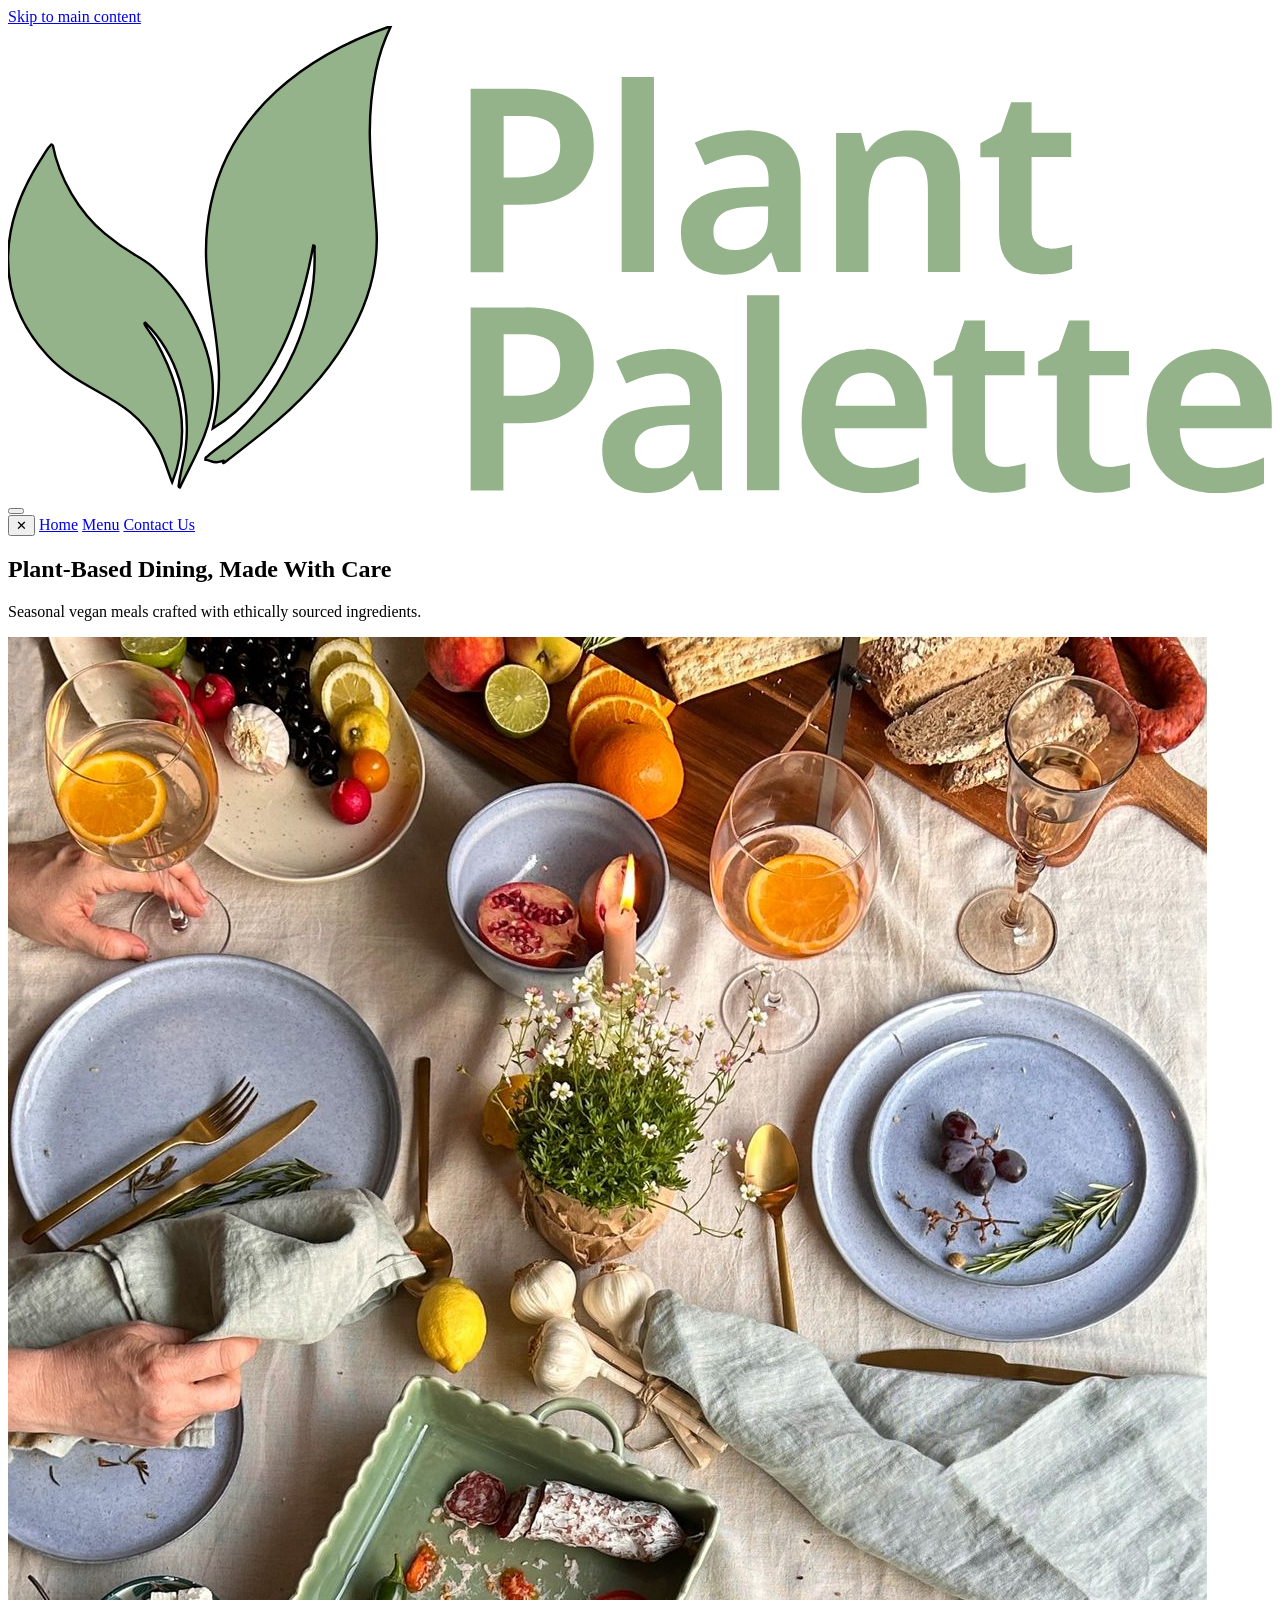
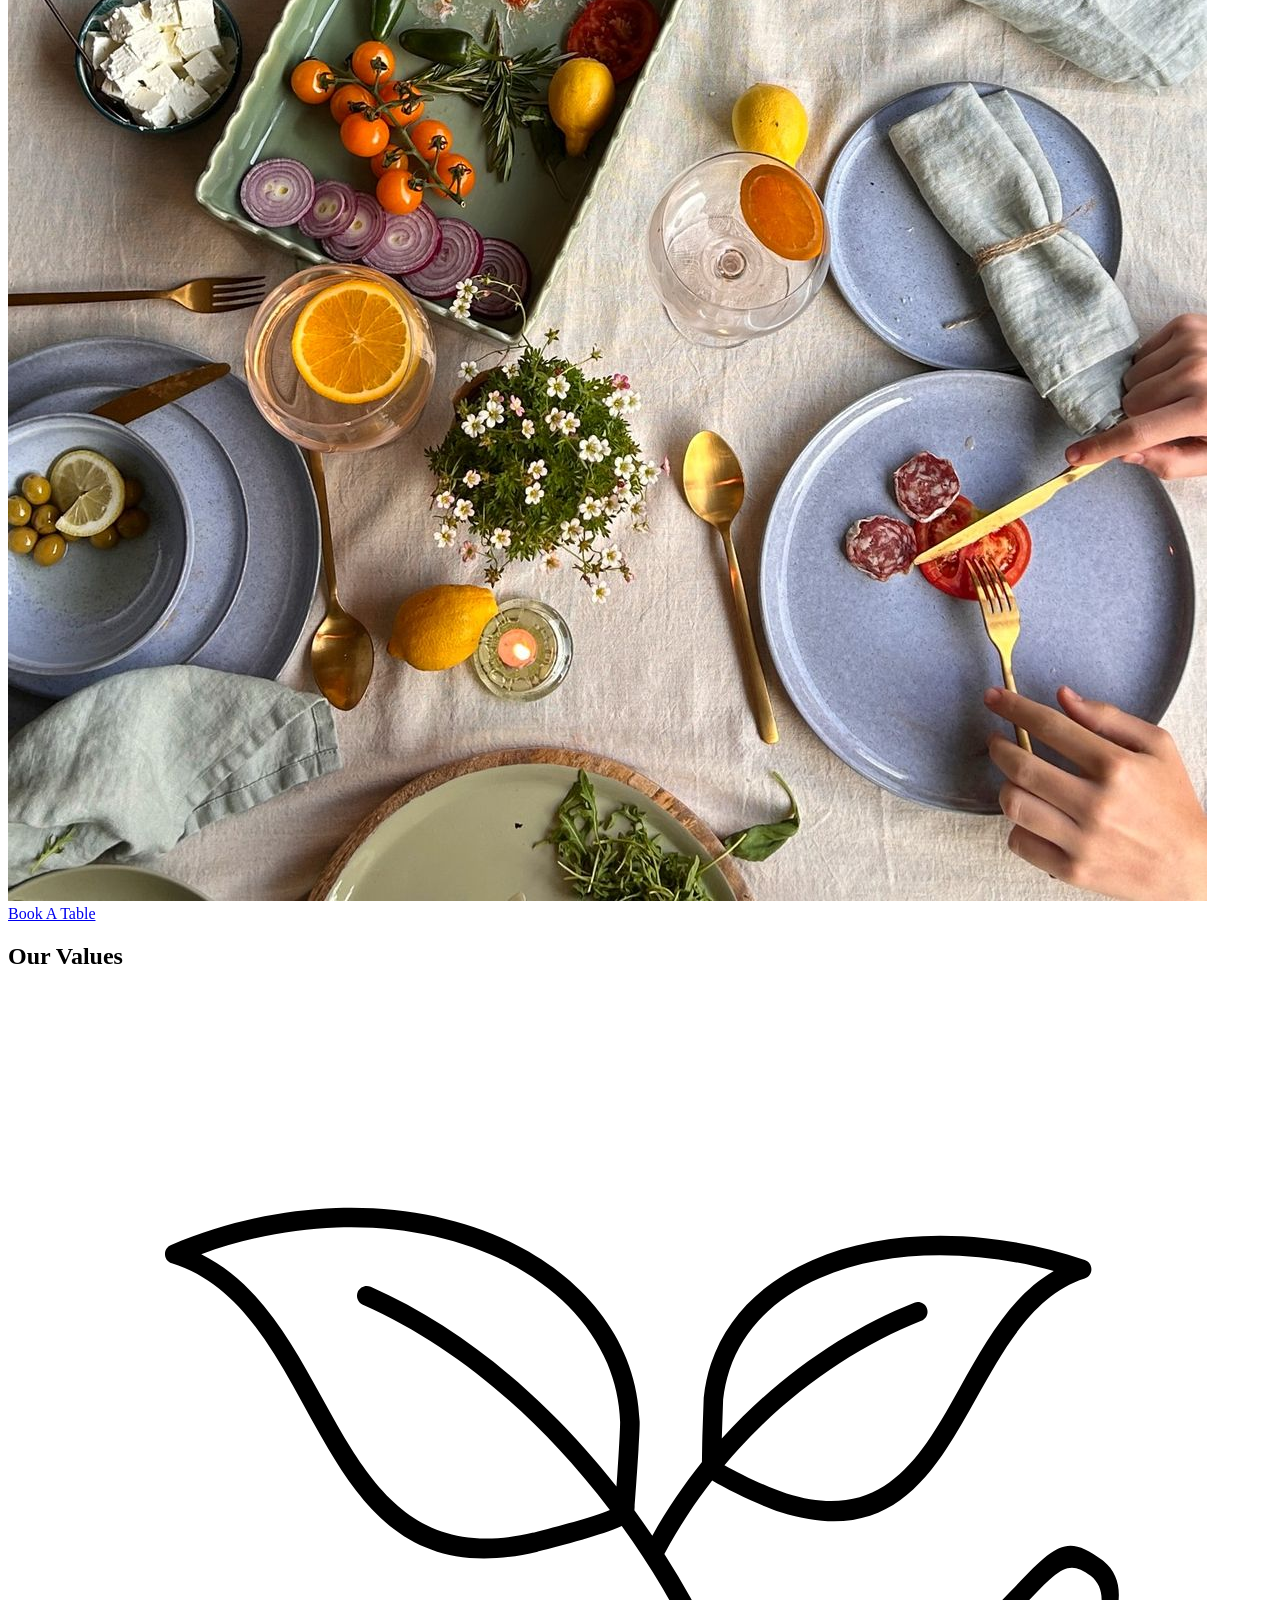
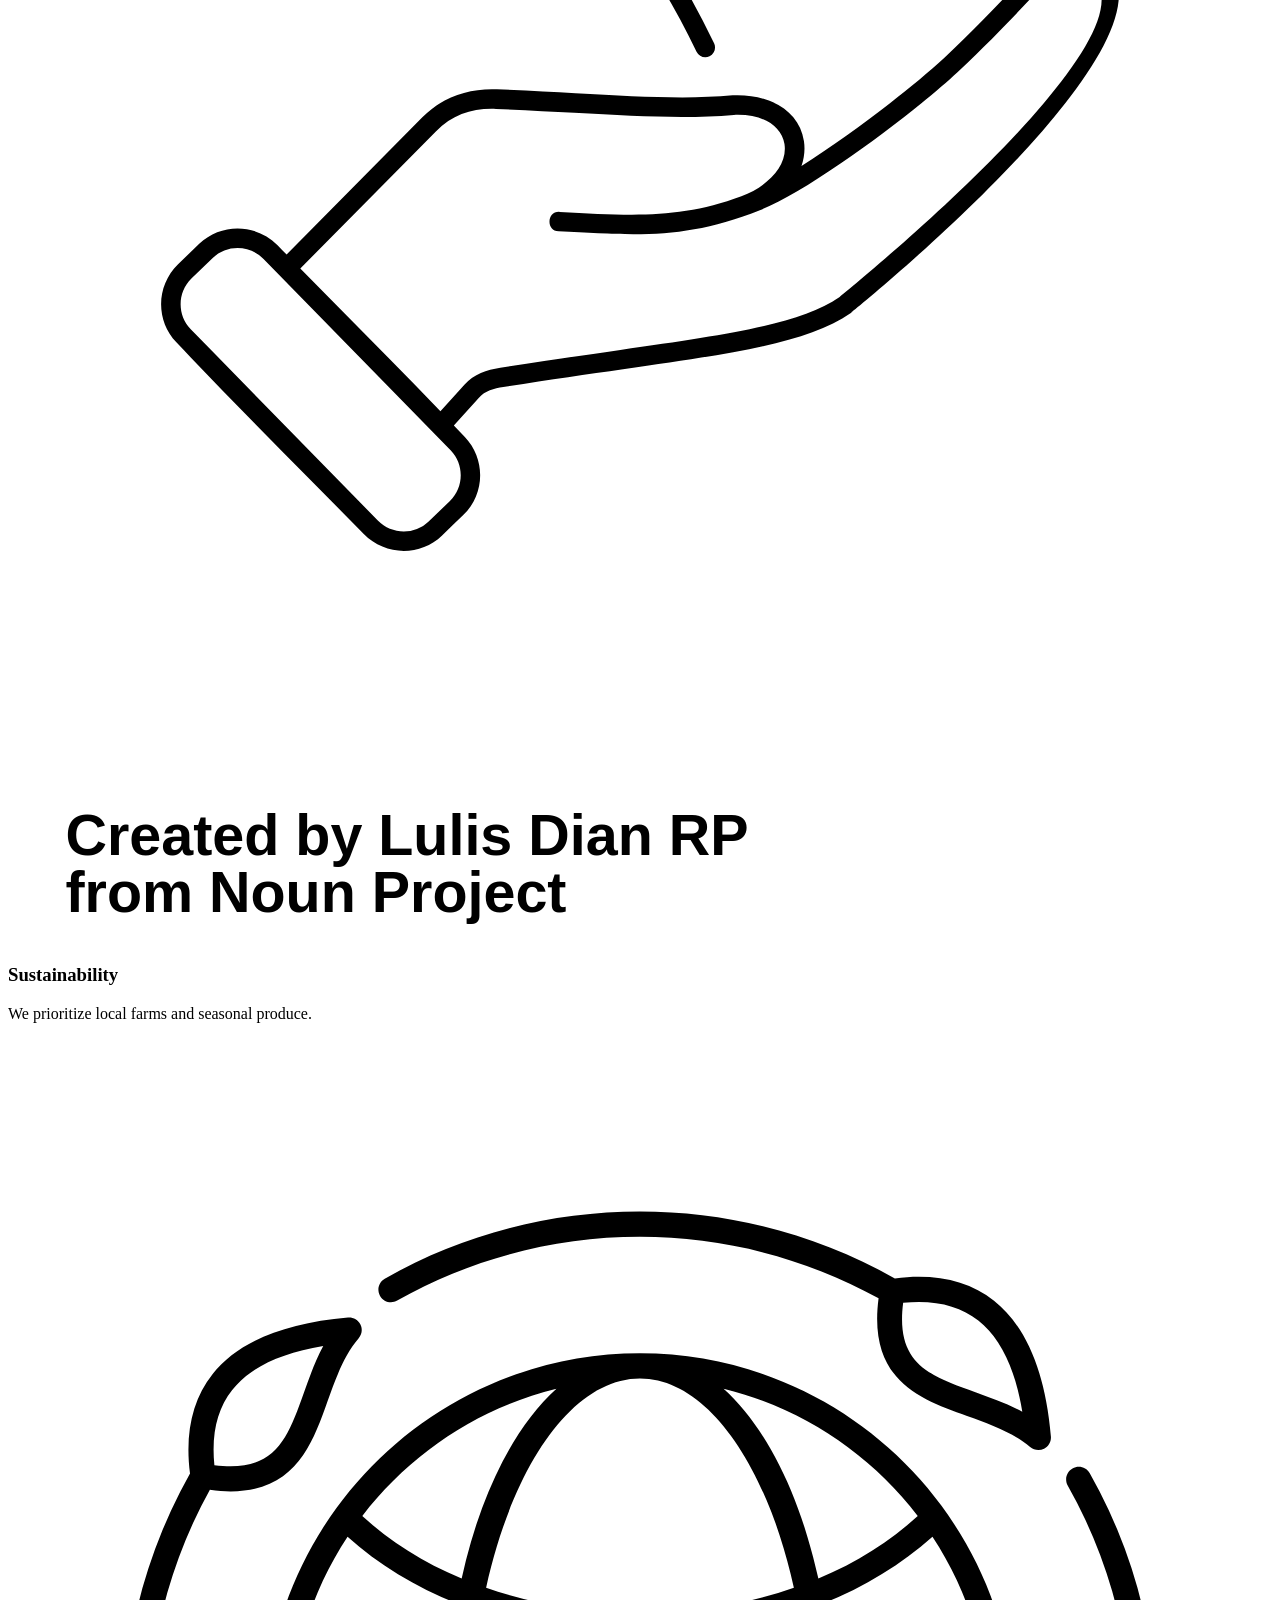
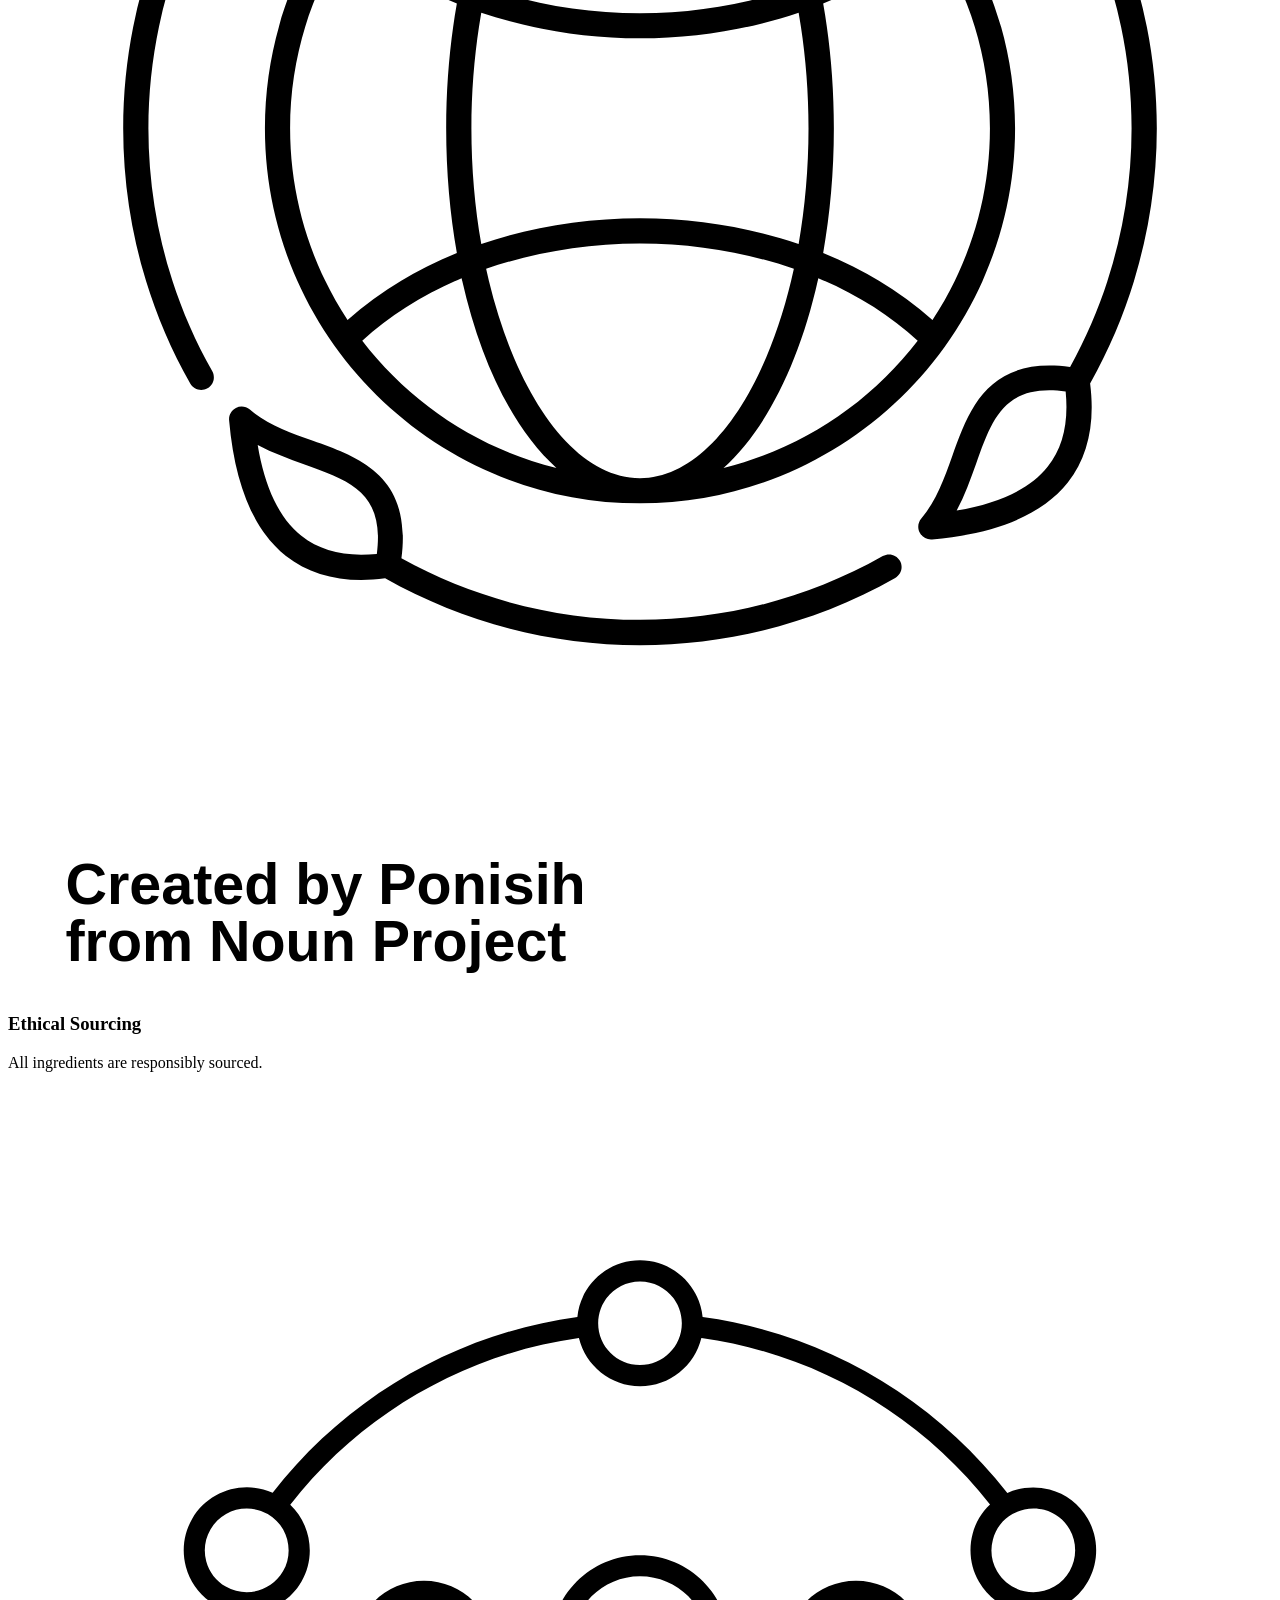
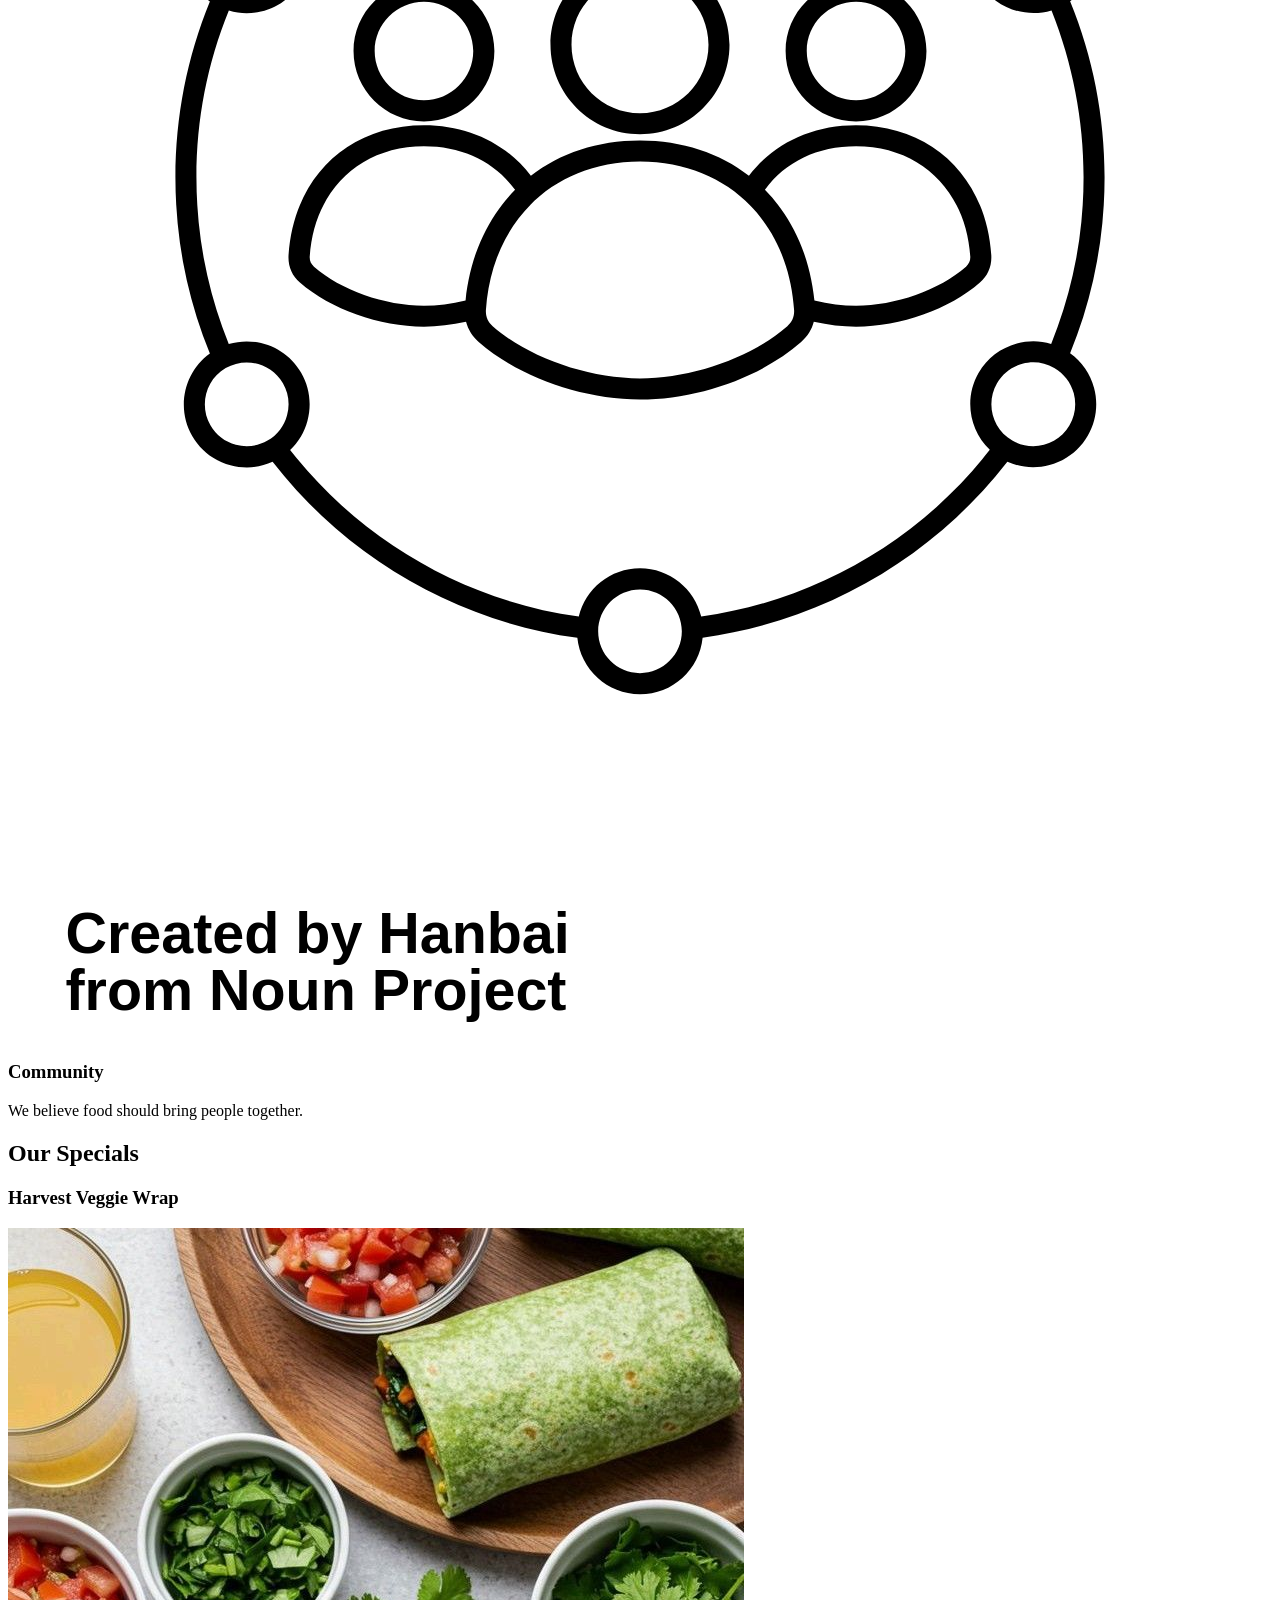
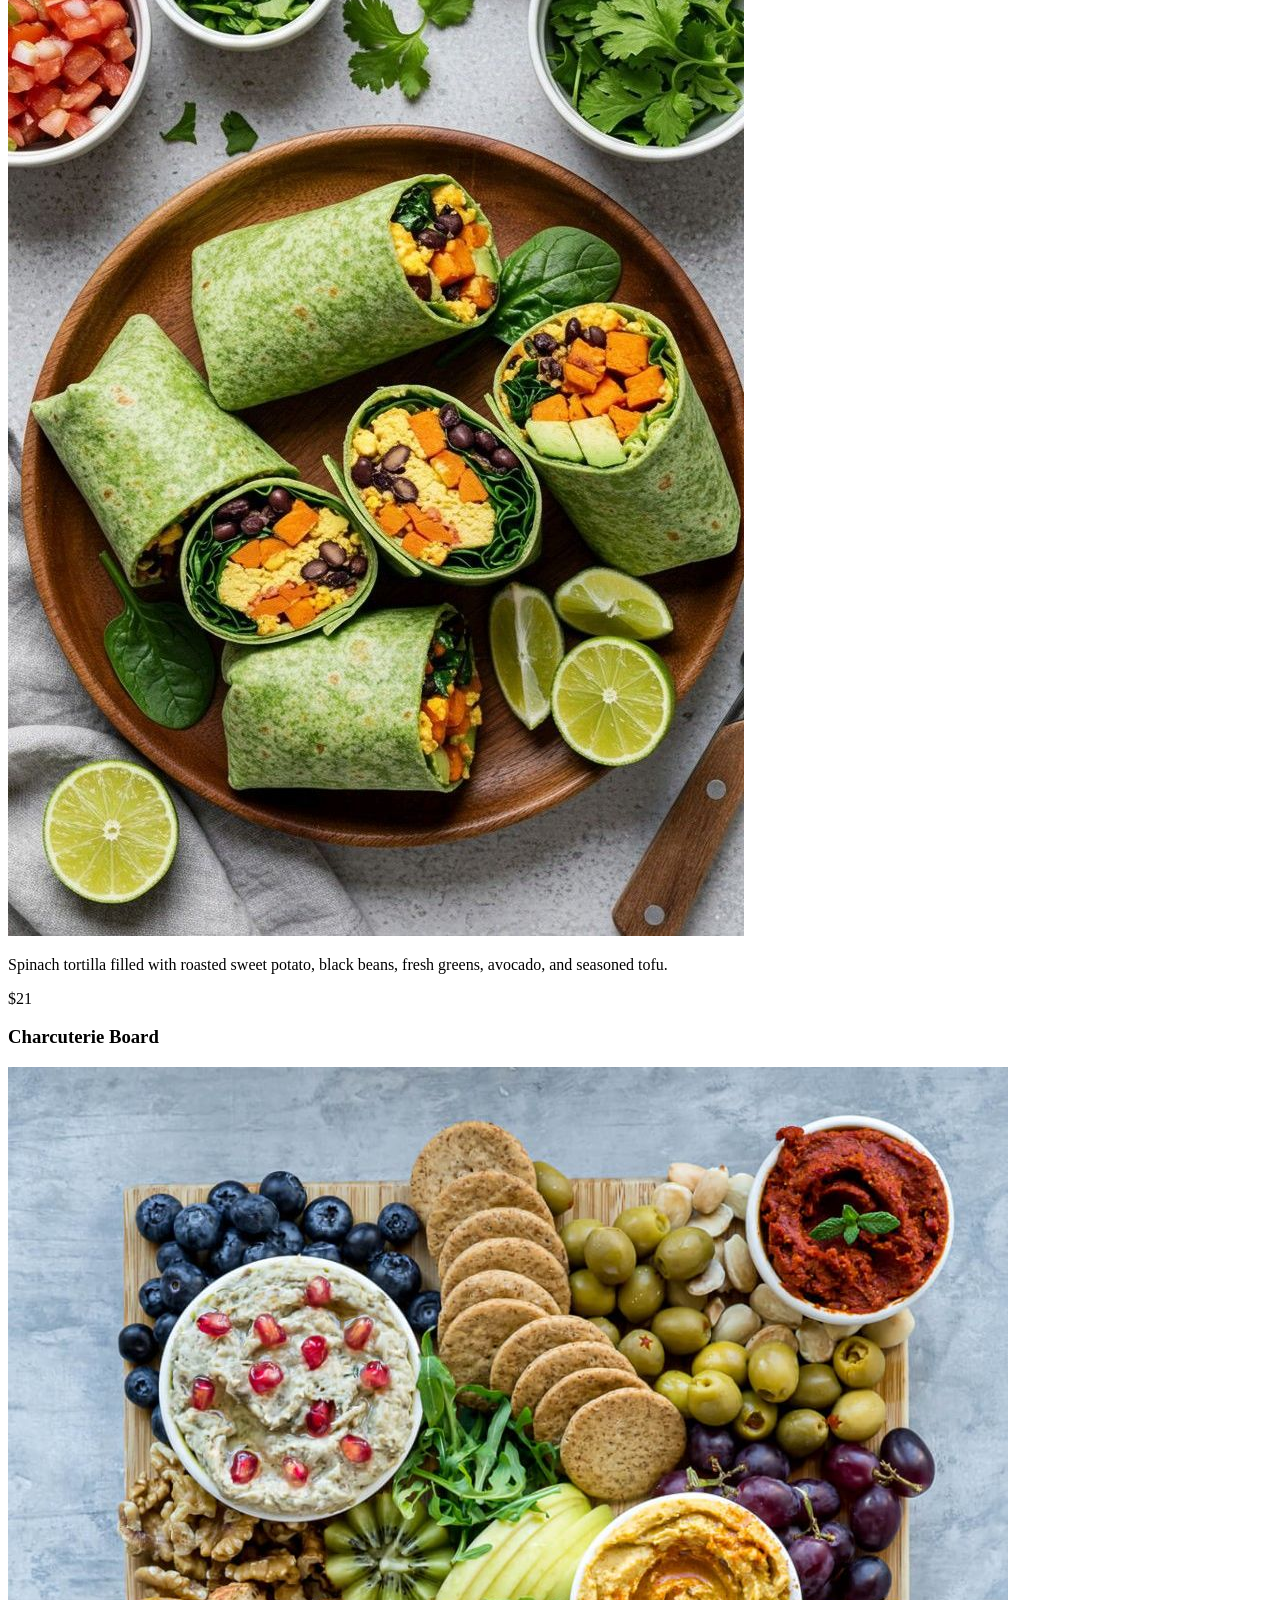
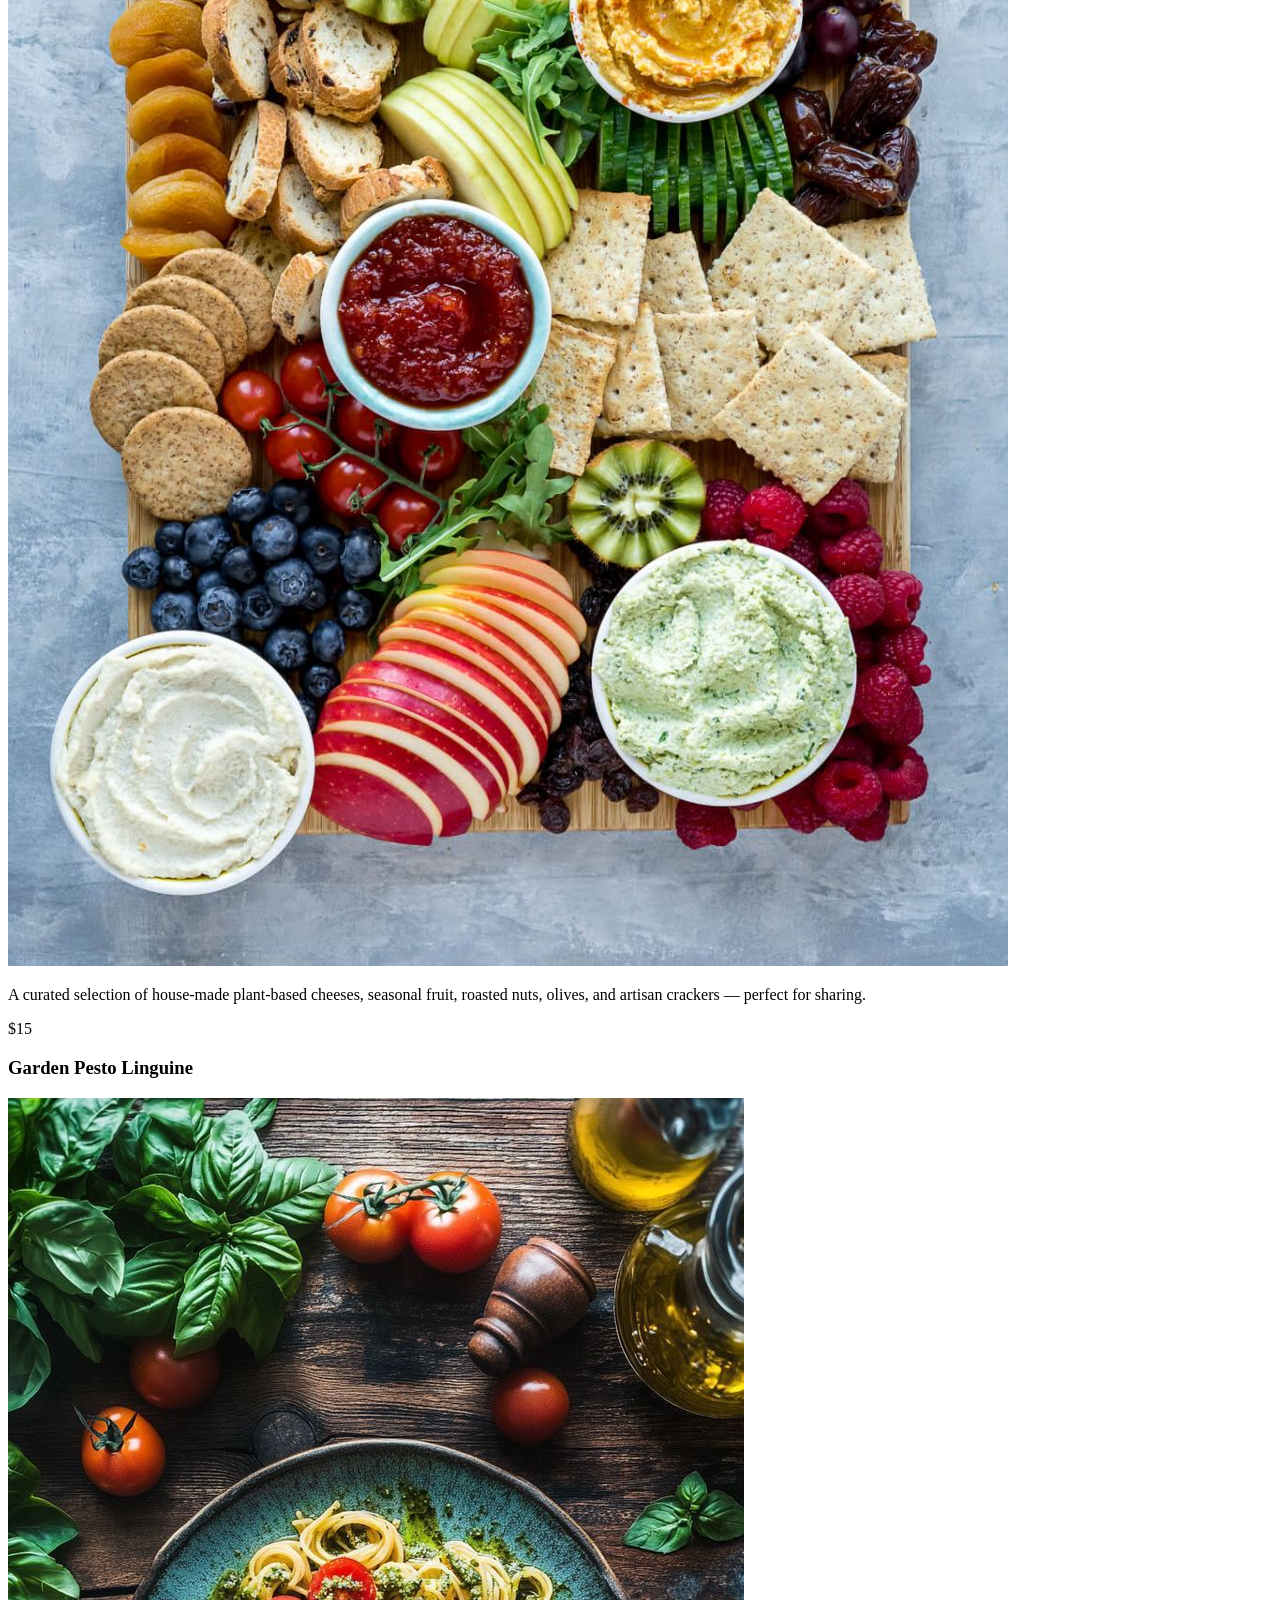
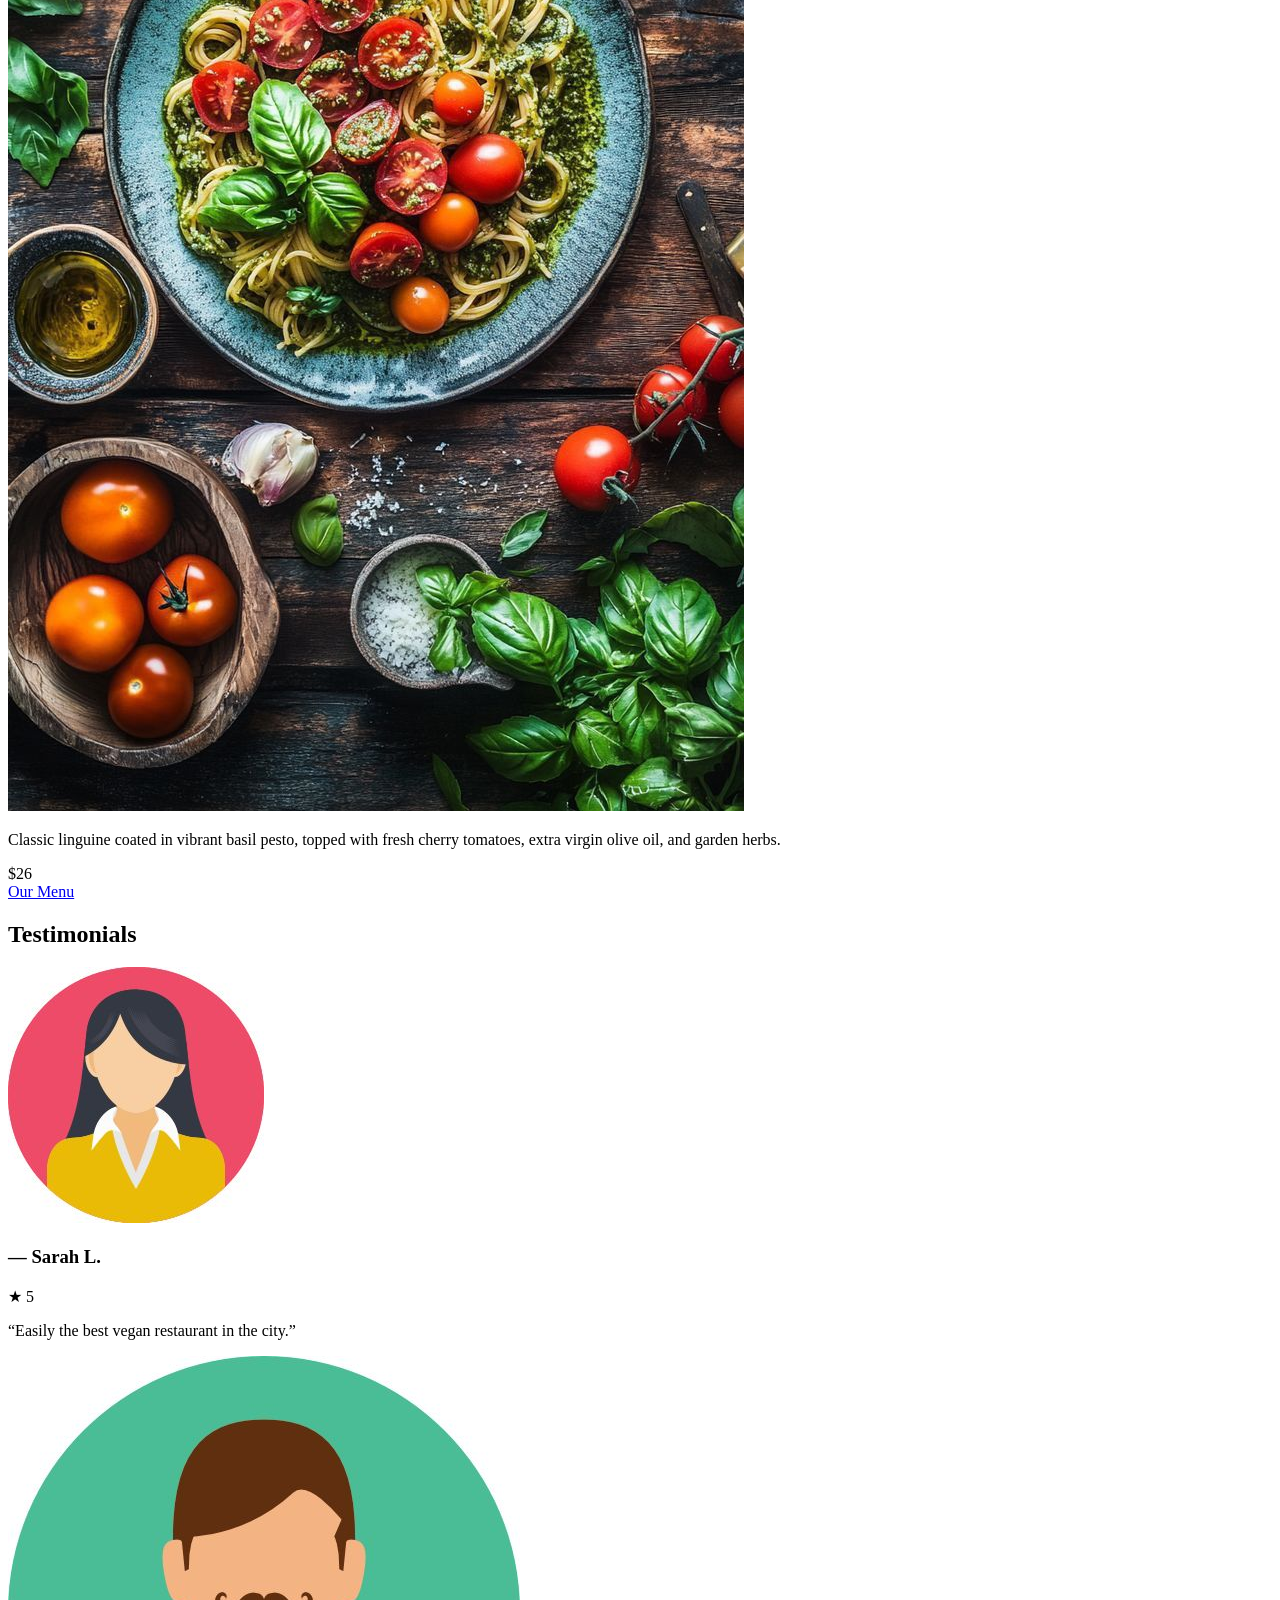
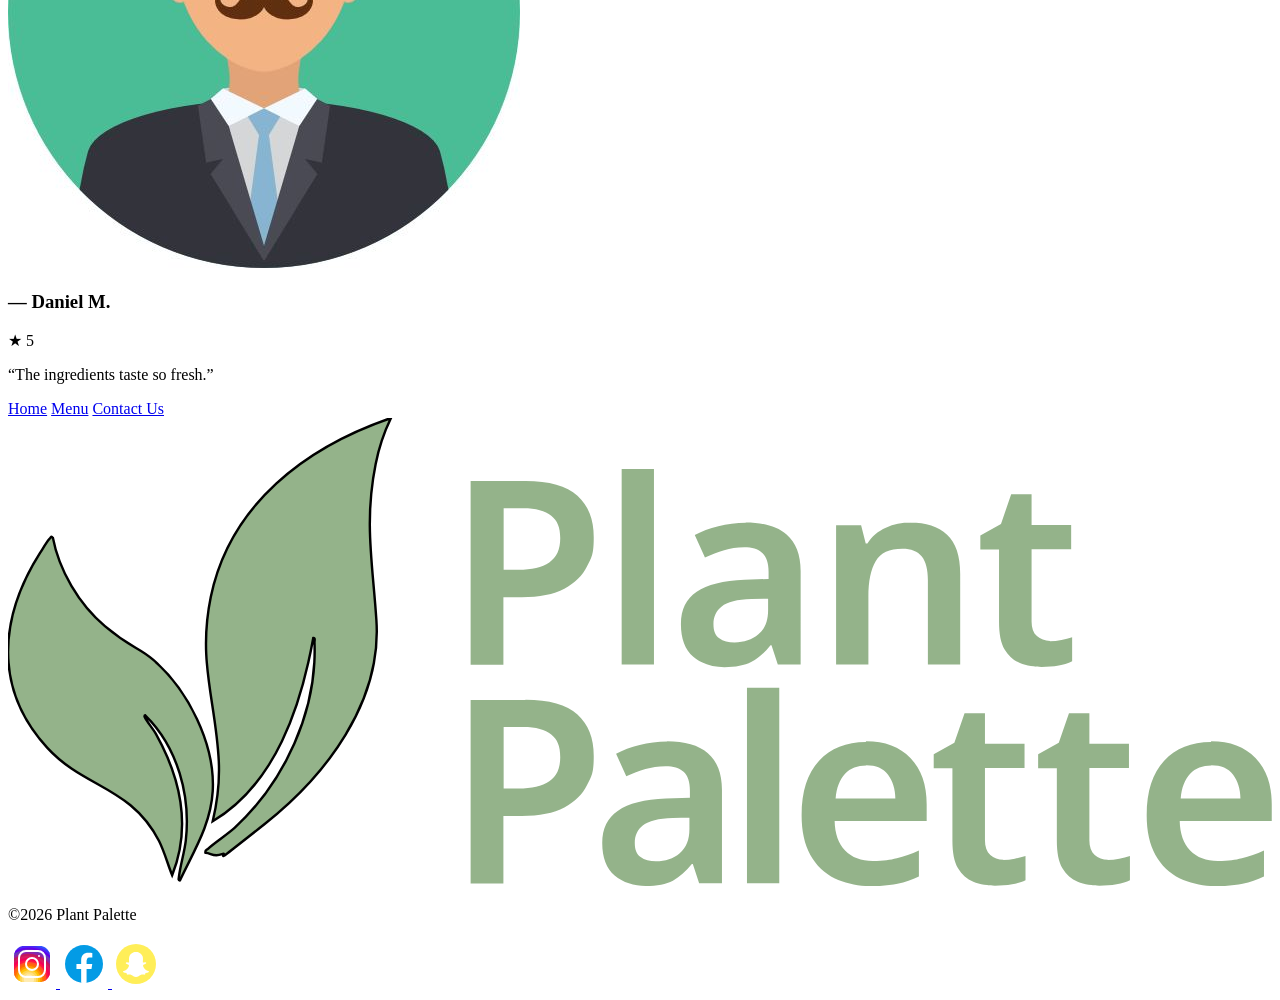
==== commit cb254f3c: "footer section" ====
--- a/index.html
+++ b/index.html
@@ -215,3 +215,46 @@
   </div>
 </section>
   </main>
+  
+  <!-- FOOTER -->
+  <footer class="site-footer">
+  <div class="page-wrapper">
+
+     <!-- top row -->
+    <div class="footer-top">
+      <!-- navigation again -->
+      <nav class="footer-nav">
+        <a class="footer-link active" href="index.html">Home</a>
+        <a class="footer-link" href="menu.html">Menu</a>
+        <a class="footer-link" href="contact.html">Contact Us</a>
+      </nav>
+      <!-- logo again -->
+      <a href="index.html" class="footer-logo-link">
+        <img src="images/logo/logo.svg" alt="Plant Palette logo" class="footer-logo">
+      </a>
+    </div>
+
+     <!-- divider line just visually separates top and bottom -->
+    <div class="footer-divider"></div>
+
+     <!-- bottom row -->
+    <div class="footer-bottom">
+      <p class="footer-copy">©2026 Plant Palette</p>
+
+      <!-- social icons -->
+      <div class="social-icons">
+        <a href="https://www.instagram.com/yourusername" target="_blank" rel="noopener noreferrer" aria-label="Instagram">
+          <img src="images/icons/instagram.svg" alt="Instagram icon">
+        </a>
+        <a href="https://www.facebook.com/yourusername" target="_blank" rel="noopener noreferrer" aria-label="Facebook">
+          <img src="images/icons/facebook.svg" alt="Facebook icon">
+        </a>
+        <a href="https://www.snapchat.com/add/yourusername" target="_blank" rel="noopener noreferrer" aria-label="Snapchat">
+          <img src="images/icons/snapchat.svg" alt="Snapchat icon">
+        </a>
+      </div>
+    </div>
+
+  </div>
+</footer>
+
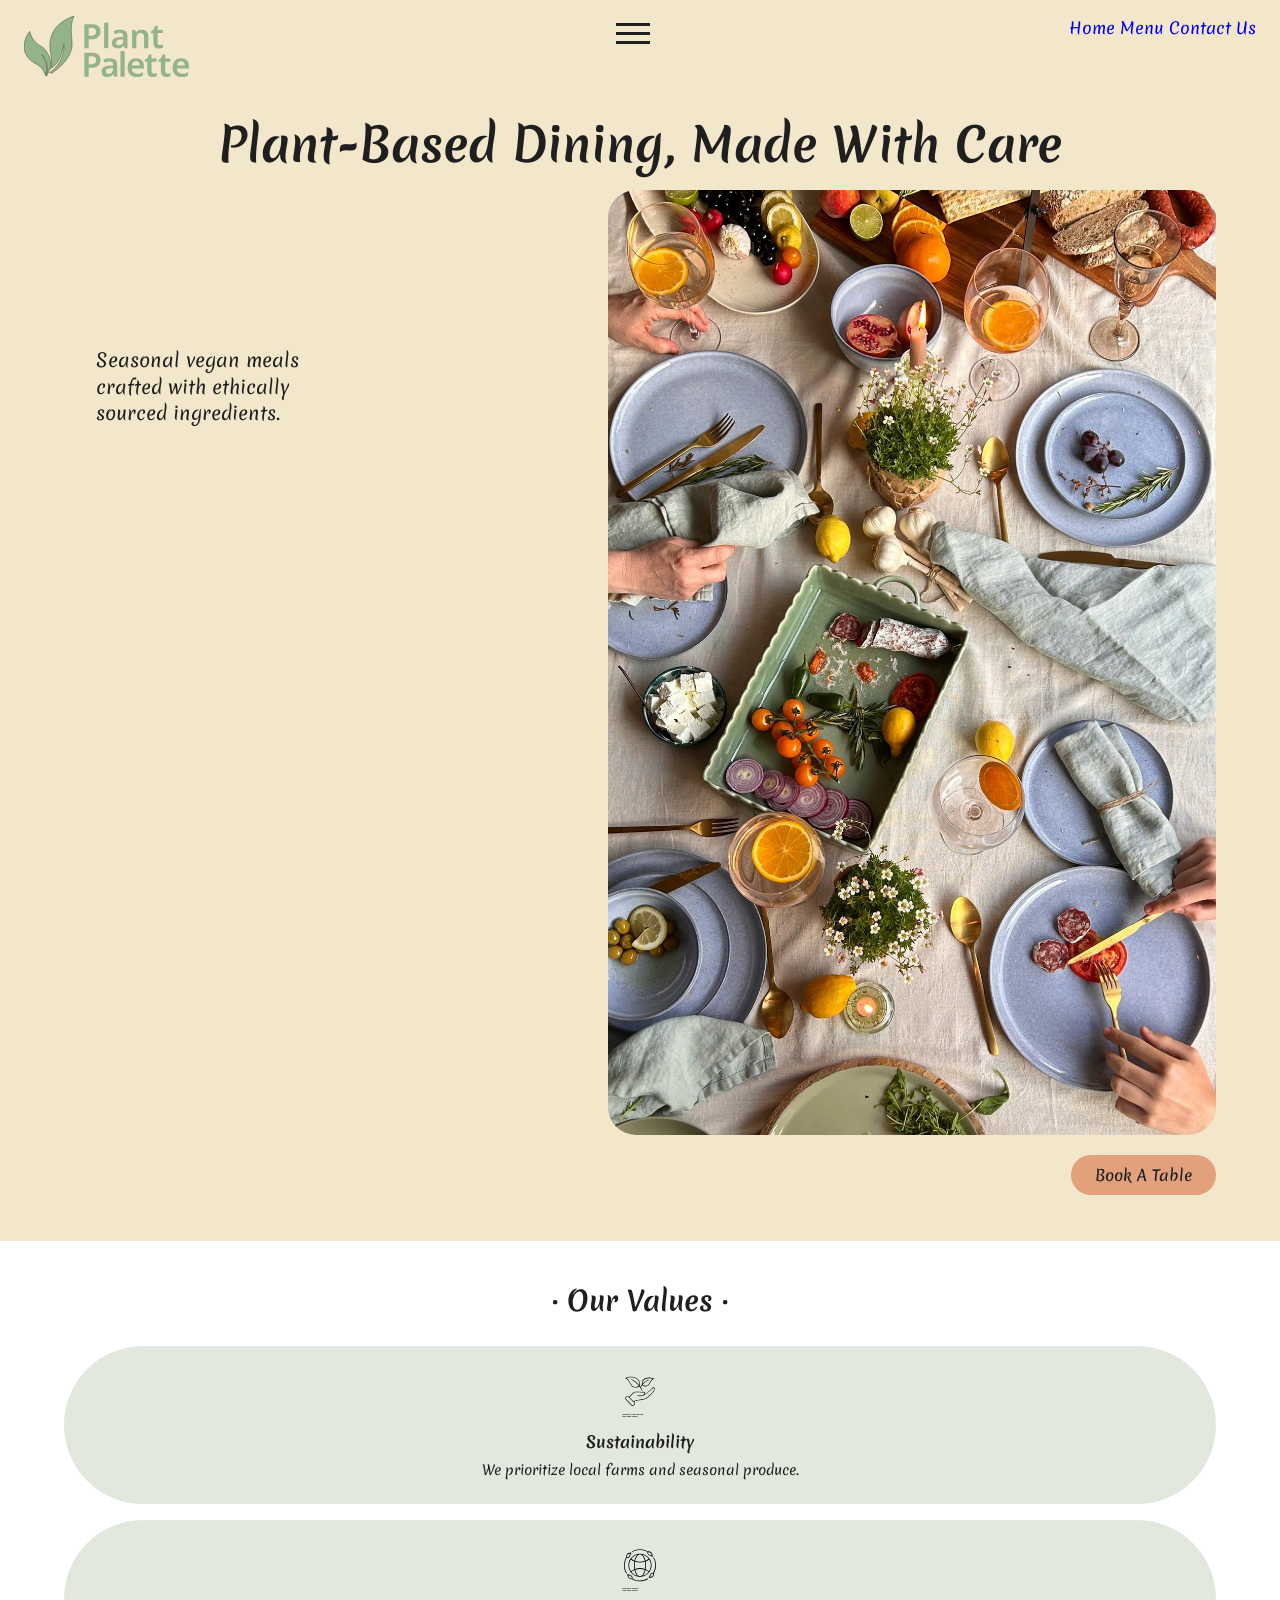
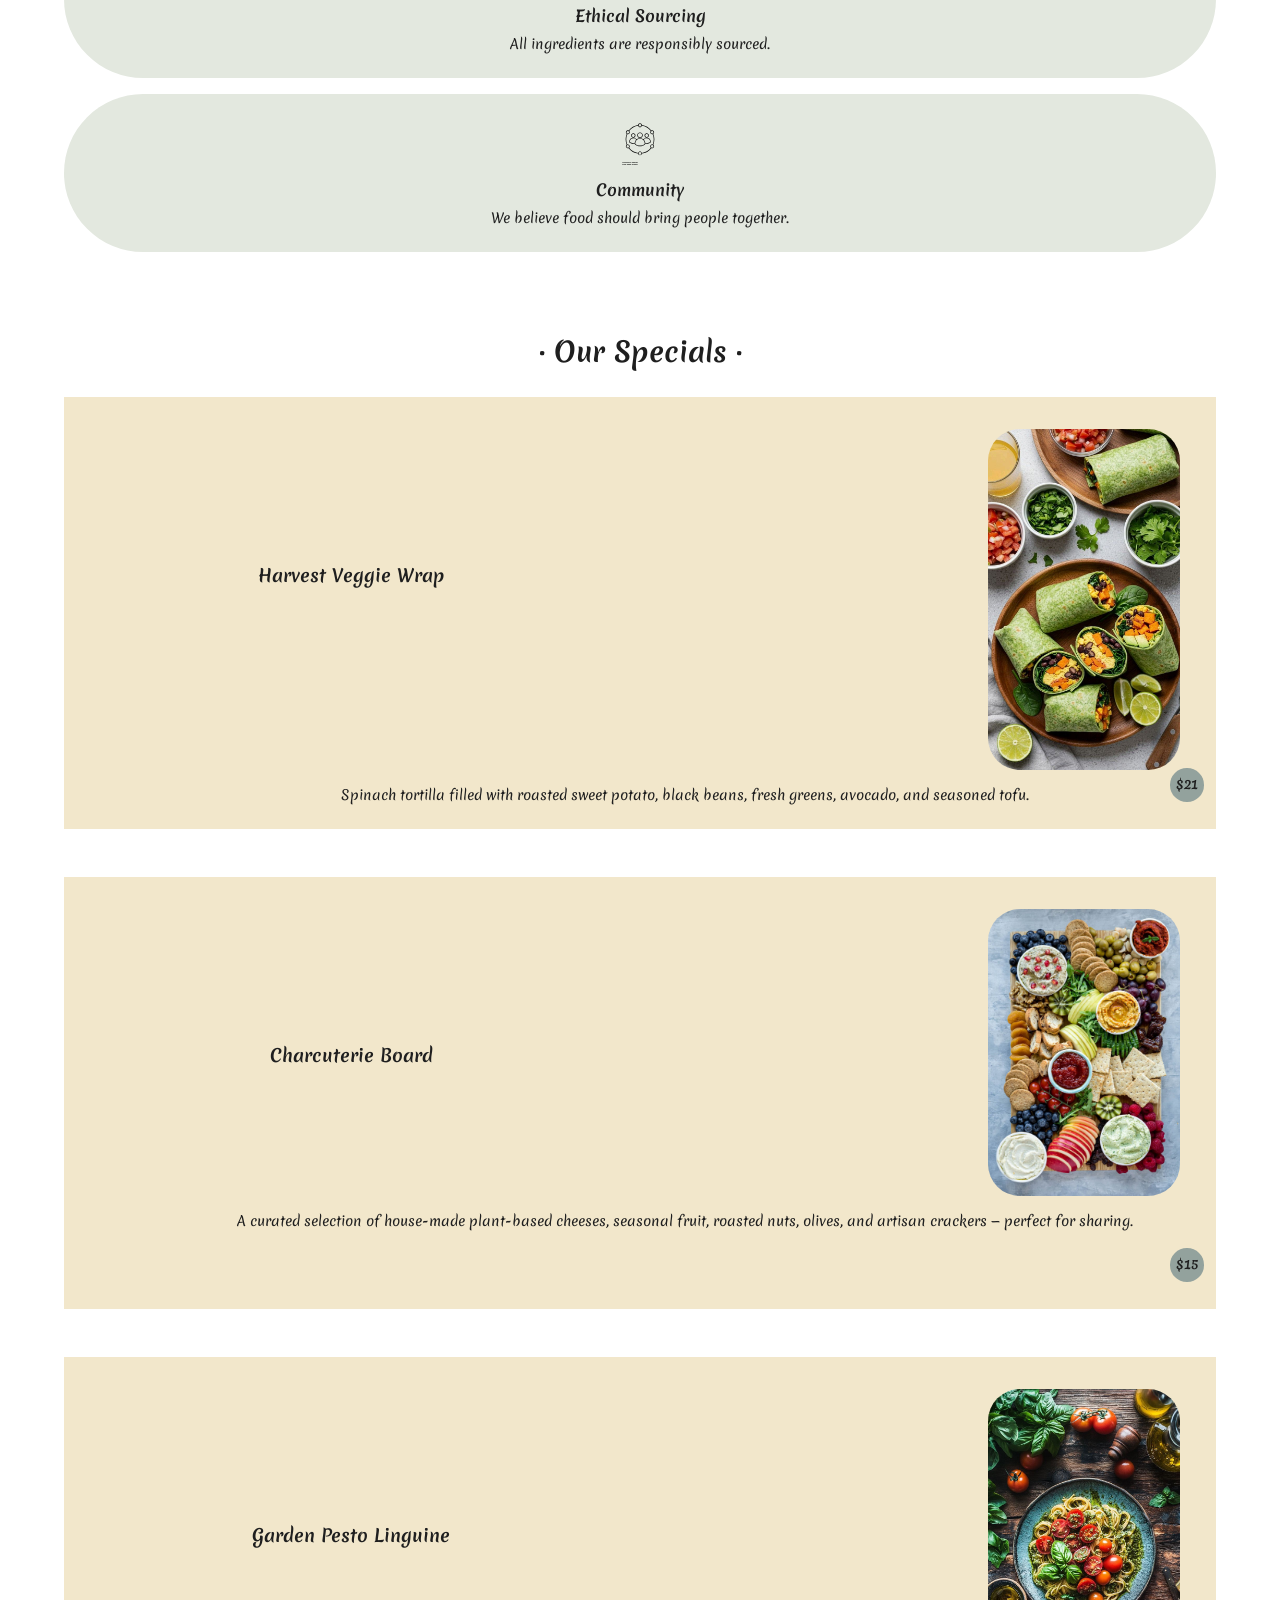
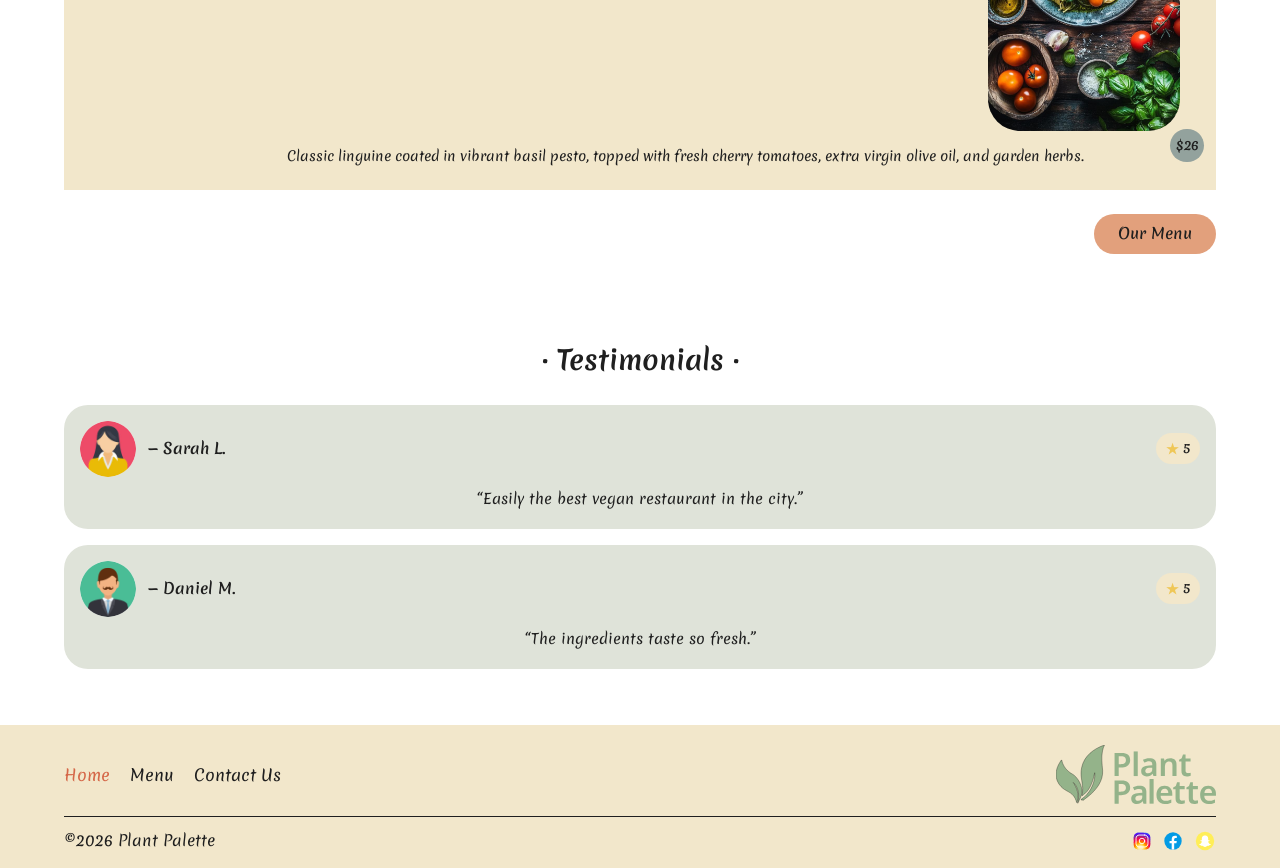
==== commit a5d05cea: "adding  aria roles, schema, and skip links" ====
--- a/index.html
+++ b/index.html
@@ -11,41 +11,55 @@
   <link href="https://fonts.googleapis.com/css2?family=Merienda:wght@400;500;600;700&display=swap" rel="stylesheet">
   
   <link rel="stylesheet" href="css/styles.css">
+  
 </head>
+
 <body>
+  <!-- I added schema markup here so search engines understand that this site is a restaurant.
+This helps with SEO and can improve how the site shows up in search results -->
+  <div itemscope itemtype="https://schema.org/Restaurant">
   <!-- this is mainly for accessibility, lets keyboard users skip straight to content -->
   <a class="skip-link" href="#main-content">Skip to main content</a>
 
 
   <header class="site-header">
-    <!-- navigation bar -->
-    <nav class="site-nav" aria-label="Main navigation">
-      <!-- logo doubles as a home button so users can always get back -->
-      <a class="site-logo" href="index.html">
-        <img src="images/logo/logo.svg" alt="Plant Palette logo" class="logo-img">
-      </a>
-      <!-- hamburger menu (only really used on mobile) -->
-      <button class="menu-button" type="button" aria-label="Open navigation menu" aria-expanded="false">
-        <span class="menu-bar"></span>
-        <span class="menu-bar"></span>
-        <span class="menu-bar"></span>
-      </button>
-    </nav>
-
-    <!-- this is the full-screen overlay that appears when the menu opens -->
-   <div class="mobile-nav-links">
-    <!-- this is the actual white box inside the overlay -->
-  <div class="mobile-menu-box">
-    <!-- X button to close menu -->
-    <button class="close-menu" aria-label="Close menu">✕</button>
-
-    <!-- nav links -->
-    <a class="mobile-nav-link active" href="index.html">Home</a>
-    <a class="mobile-nav-link" href="menu.html">Menu</a>
-    <a class="mobile-nav-link" href="contact.html">Contact Us</a>
-  </div>
-</div>
-  </header>
+  <nav class="site-nav" aria-label="Main navigation">
+
+    <!-- logo -->
+    <a class="site-logo" href="index.html" itemprop="name">
+      <img src="images/logo/logo.svg" alt="Plant Palette logo" class="logo-img">
+    </a>
+
+    <!-- hamburger (mobile only) -->
+     <!--I’m using spans to create the 3 lines (hamburger icon) with CSS -->
+    <button class="menu-button" type="button" aria-label="Open navigation menu">
+      <span class="menu-bar"></span>
+      <span class="menu-bar"></span>
+      <span class="menu-bar"></span>
+    </button>
+
+    <!-- tablet nav -->
+    <div class="tablet-nav">
+      <a class="tablet-nav-link active" href="index.html">Home</a>
+      <a class="tablet-nav-link" href="menu.html">Menu</a>
+      <a class="tablet-nav-link" href="contact.html">Contact Us</a>
+    </div>
+
+  </nav>
+
+  <!-- mobile overlay menu -->
+   <!-- this is the mobile menu that appears when the hamburger is clicked.
+I kept it separate so I can show/hide it using JavaScript -->
+  <div class="mobile-nav-links">
+    <div class="mobile-menu-box">
+     <button class="close-menu" type="button" aria-label="Close navigation menu">✕</button>
+
+      <a class="mobile-nav-link active" href="index.html">Home</a>
+      <a class="mobile-nav-link" href="menu.html">Menu</a>
+      <a class="mobile-nav-link" href="contact.html">Contact Us</a>
+    </div>
+  </div>
+</header>
   
   <!-- main content of the page -->
   <main id="main-content">
@@ -53,19 +67,21 @@
     <!-- HERO -->
     <section class="hero-section">
       <div class="page-wrapper">
-        <h1 class="hero-title">Plant-Based Dining, Made With Care</h1>
-
-        <p class="hero-text">
+        <h1 class="hero-title" itemprop="description">Plant-Based Dining, Made With Care</h1>
+
+        <p class="hero-text" itemprop="servesCuisine">
           Seasonal vegan meals crafted with ethically sourced ingredients.
         </p>
 
+        <!-- instead of using a background image in CSS, I used an actual image tag so it's more accessible and easier to control -->
         <img
-          src="images/food/hero.jpg"
-          alt="A table set with plant-based dishes and drinks"
-          class="hero-image"
-        >
+        src="images/food/hero.jpg"
+        alt="A table set with plant-based dishes and drinks"
+        class="hero-image"
+        itemprop="image">
 
         <!-- call to action button -->
+         <!-- wrapping the button so I can center or space it easily without affecting other elements -->
         <div class="button-wrap">
           <a href="contact.html" class="primary-button book-button">Book A Table</a>
         </div>
@@ -75,9 +91,11 @@
     <!-- VALUES -->
     <section class="values-section">
       <div class="page-wrapper">
-        <h2 class="section-title">Our Values</h2>
+        <h2 class="section-title">· Our Values ·</h2>
 
        <!-- each article is basically one “card” -->
+        <!-- each value is its own article because it represents a complete idea/card.
+this makes the layout easier to manage and more semantic -->
         <article class="value-card">
           <img
             src="images/icons/leaf.svg"
@@ -113,9 +131,9 @@
     <!-- SPECIALS -->
     <section class="specials-section">
       <div class="page-wrapper">
-        <h2 class="section-title">Our Specials</h2>
-
-       <!-- each item is structured the same so it looks consistent -->
+        <h2 class="section-title">· Our Specials ·</h2>
+
+       <!-- each item is structured the same so it looks consistent and I can reuse the same CSS for all cards-->
         <article class="special-card">
           <h3 class="special-heading">Harvest Veggie Wrap</h3>
           <img
@@ -163,9 +181,9 @@
     </section>
     
     <!-- TESTIMONIALS -->
-    <section class="testimonials-section">
+    <section class="testimonials-section" aria-labelledby="testimonials-heading">
   <div class="page-wrapper">
-    <h2 class="section-title">Testimonials</h2>
+   <h2 class="section-title" id="testimonials-heading">· Testimonials ·</h2>
 
     <article class="testimonial-card">
       <div class="testimonial-top">
@@ -242,6 +260,7 @@
       <p class="footer-copy">©2026 Plant Palette</p>
 
       <!-- social icons -->
+       <!-- opening links in a new tab and using noopener for security reasons. aria-label helps screen readers understand what each icon does -->
       <div class="social-icons">
         <a href="https://www.instagram.com/yourusername" target="_blank" rel="noopener noreferrer" aria-label="Instagram">
           <img src="images/icons/instagram.svg" alt="Instagram icon">
@@ -258,3 +277,22 @@
   </div>
 </footer>
 
+<!-- javascript below controls opening and closing the mobile menu (i asked AI to give me this) -->
+ <script>
+  const menuButton = document.querySelector(".menu-button");
+  const mobileNav = document.querySelector(".mobile-nav-links");
+  const closeButton = document.querySelector(".close-menu");
+
+  menuButton.addEventListener("click", () => {
+    mobileNav.classList.add("show-menu");
+  });
+
+  closeButton.addEventListener("click", () => {
+    mobileNav.classList.remove("show-menu");
+  });
+</script>
+  </div>
+</body>
+</html>
+
+
--- a/css/styles.css
+++ b/css/styles.css
@@ -0,0 +1,598 @@
+:root {
+  --cream: #f2e7cb;
+  --sage: #94b38a;
+  --muted-green: #93a29d;
+  --terracotta: #d56748;
+  --mustard: #efc757;
+  --text-dark: #1f1f1f;
+  --white: #ffffff;
+}
+
+/* this makes sizing easier — padding won’t mess up widths */
+*,
+*::before,
+*::after {
+  box-sizing: border-box;
+}
+
+/* I used the font from my prototype across the page so the final coded version stays visually consistent. */
+body {
+  margin: 0;
+  font-family: "Merienda", cursive;
+  font-weight: 400;
+  line-height: 1.5;
+  color: var(--text-dark);
+  background-color: var(--white);
+}
+
+/* makes images flexible so they don’t overflow their containers */
+img {
+  display: block;
+  max-width: 100%;
+  height: auto;
+}
+
+a {
+  text-decoration: none;
+}
+
+/* this wraps my content and stops it from getting too wide on big screens*/
+.page-wrapper {
+  width: min(1200px, 100%);
+  margin: 0 auto;
+  padding-left: 1.5rem;
+  padding-right: 1.5rem;
+}
+
+/* skip link is hidden off screen until someone tabs to it */
+.skip-link {
+  position: absolute;
+  top: -40px;
+  left: 1rem;
+  background-color: var(--text-dark);
+  color: var(--white);
+  padding: 0.5rem 1rem;
+  z-index: 1000;
+}
+
+/* when focused, bring it into view so it’s usable */
+.skip-link:focus {
+  top: 1rem;
+}
+
+/* HEADER */
+/* background for top section */
+.site-header {
+  background-color: var(--cream);
+}
+
+/* using flex to push logo left and menu button right */
+.site-nav {
+  display: flex;
+  justify-content: space-between;
+  align-items: flex-start;
+  padding: 1rem 1.5rem 0;
+}
+
+.logo-img {
+  width: 165px;
+  height: auto;
+}
+
+/* setting up hamburger menu layout (stacked lines) */
+.menu-button {
+  width: 42px;
+  height: 34px;
+  padding: 0;
+  border: none;
+  background: transparent;
+  display: flex;
+  flex-direction: column;
+  justify-content: center;
+  gap: 6px;
+  cursor: pointer;
+}
+
+.menu-bar {
+  width: 34px;
+  height: 3px;
+  margin-left: auto;
+  background-color: var(--text-dark);
+}
+
+/* this is the dark overlay that covers the screen */
+.mobile-nav-links {
+  position: fixed;
+  top: 0;
+  left: 0;
+  width: 100%;
+  height: 100%;
+
+  background-color: rgba(0, 0, 0, 0.25);
+
+  display: none;
+  align-items: center;
+  justify-content: center;
+
+  z-index: 1000;
+}
+
+/* when JS adds this class, the menu becomes visible */
+.mobile-nav-links.show-menu {
+  display: flex;
+}
+
+/* styling links inside mobile menu */
+.mobile-nav-link {
+  color: var(--text-dark);
+  font-size: 0.95rem;
+}
+
+.mobile-nav-link.active {
+  color: var(--terracotta);
+}
+
+/* styling links inside mobile menu */
+.mobile-nav-links.show-menu {
+  display: flex;
+}
+
+/* white box inside overlay */
+.mobile-menu-box {
+  background-color: white;
+  width: 80%;
+  max-width: 320px;
+
+  padding: 2.5rem 2rem;
+  text-align: center;
+
+  display: flex;
+  flex-direction: column;
+  gap: 1.5rem;
+
+  box-shadow: 0 20px 40px rgba(0, 0, 0, 0.15);
+}
+
+/* highlighting the current page */
+.close-menu {
+  position: absolute;
+  top: 1.5rem;
+  right: 1.5rem;
+
+  font-size: 1.5rem;
+  background: none;
+  border: none;
+  cursor: pointer;
+}
+
+/* HERO */
+
+.hero-section {
+  background-color: var(--cream);
+  padding-top: 2.5rem;
+  padding-bottom: 2.5rem;
+}
+
+.hero-title {
+  margin: 0 0 2.25rem;
+  text-align: center;
+  font-size: 2.9rem;
+  font-weight: 700;
+  line-height: 1.2;
+}
+
+/* stacking everything vertically first */
+.hero-section .page-wrapper {
+  display: flex;
+  flex-direction: column;
+}
+
+/* I turned the hero content into a two-column grid without changing the HTML structure.
+   This lets the paragraph sit on the left while the image and button stay on the right. */
+.hero-text {
+  position: absolute;
+  left: 2rem;
+  top: 55%;
+  transform: translateY(150%);
+
+  max-width: 13rem;
+  font-size: 1.15rem;
+  line-height: 1.45;
+  text-align: left;
+}
+
+
+.hero-image {
+  width: 100%;
+  max-width: 38rem;
+  border-radius: 1.75rem;
+  margin: 0 0 1.25rem auto;
+}
+
+/* This moves the paragraph to the left side of the hero row. */
+.hero-text {
+  align-self: start;
+  width: 34%;
+}
+
+.hero-image {
+  width: 58%;
+}
+
+/* pulling image up so it lines up with text */
+.hero-image {
+  margin-top: -8.5rem;
+}
+
+/* aligning button under image */
+.button-wrap {
+  text-align: right;
+  width: 58%;
+  margin-left: auto;
+}
+
+/* special section button alignment */
+.specials-button-wrap {
+  width: 100%;
+  margin-left: 0;
+  text-align: right;
+  margin-top: 0.5rem;
+}
+
+/* this is my base button style used across the site */
+.primary-button {
+  position: relative;
+  display: inline-block;
+
+  padding: 0.55rem 1.5rem;
+  border-radius: 999px;
+
+  background-color: #e2a07c;
+  color: var(--text-dark);
+
+  font-size: 0.95rem;
+  font-weight: 500;
+
+  overflow: hidden;
+  z-index: 1;
+}
+
+/* i created a hidden layer that slides up on hover to give the button interaction */
+.book-button::before {
+  content: "Book A Table";
+
+  position: absolute;
+  top: 100%;
+  left: 0;
+  width: 100%;
+  height: 100%;
+
+  display: flex;
+  align-items: center;
+  justify-content: center;
+
+  background-color: #d58f69;
+  color: white;
+
+  border-radius: 999px;
+  transition: top 0.3s ease;
+}
+
+/* on hover, the layer slides up to create the effect */
+.book-button:hover::before {
+  top: 0;
+}
+
+.hero-text,
+.hero-image,
+.button-wrap {
+  position: relative;
+}
+
+/* SHARED SECTIONS  */
+
+/* I applied consistent spacing to all sections to keep the layout balanced */
+.values-section,
+.specials-section,
+.testimonials-section {
+  padding-top: 2.5rem;
+  padding-bottom: 2.5rem;
+}
+
+.section-title {
+  margin: 0 0 1.5rem;
+  text-align: center;
+  font-size: 1.7rem;
+  font-weight: 700;
+}
+
+/* VALUES */
+
+.values-section {
+  background-color: var(--white);
+}
+
+/* I used very rounded cards for softer feel */
+.value-card {
+  margin-bottom: 1rem;
+  padding: 1.5rem 1rem;
+  text-align: center;
+  background-color: #e3e8df;
+  border-radius: 999px;
+}
+
+.value-card:last-child {
+  margin-bottom: 0;
+}
+
+/* i centered and sized the icons to keep everything aligned */
+.value-icon {
+  width: 48px;
+  height: 48px;
+  margin: 0 auto 0.75rem;
+}
+
+.value-heading {
+  margin: 0 0 0.35rem;
+  font-size: 1rem;
+  font-weight: 700;
+}
+
+.value-text {
+  margin: 0;
+  font-size: 0.85rem;
+}
+
+/* SPECIALS  */
+
+.specials-section {
+  background-color: var(--white);
+  padding-top: 2.5rem;
+  padding-bottom: 2.5rem;
+}
+/* each card is positioned relative so I can place elements inside it acuratly */
+.special-card {
+  position: relative;
+  background-color: var(--cream);
+  min-height: 27rem;
+  margin-bottom: 3rem;
+  padding: 2rem 1rem 1.5rem;
+}
+
+.special-card:last-of-type {
+  margin-bottom: 1.5rem;
+}
+
+.special-heading {
+  position: absolute;
+  left: 1.75rem;
+  top: 10.5rem;
+  width: 45%;
+  margin: 0;
+  font-size: 1.1rem;
+  font-weight: 700;
+  line-height: 1.3;
+  text-align: center;
+}
+
+.special-image {
+  display: block;
+  width: 38%;
+  max-width: 12rem;
+  margin-left: auto;
+  margin-right: 1.25rem;
+  border-radius: 2rem;
+}
+
+.special-text {
+  width: 88%;
+  margin: 1rem 0 0 auto;
+  padding-right: 2.75rem;
+  font-size: 0.85rem;
+  line-height: 1.35;
+  text-align: center;
+}
+
+/* i created a circular price badge to make it stand out visually */
+.special-price {
+  position: absolute;
+  right: 0.75rem;
+  bottom: 1.7rem;
+  display: inline-flex;
+  align-items: center;
+  justify-content: center;
+  width: 2.1rem;
+  height: 2.1rem;
+  border-radius: 50%;
+  background-color: var(--muted-green);
+  color: var(--text-dark);
+  font-size: 0.8rem;
+  font-weight: 700;
+}
+
+.menu-button-style {
+  position: relative;
+  overflow: hidden;
+  z-index: 1;
+}
+
+/* sliding layer */
+.menu-button-style::before {
+  content: "Our Menu";
+
+  position: absolute;
+  top: 100%;
+  left: 0;
+  width: 100%;
+  height: 100%;
+
+  display: flex;
+  align-items: center;
+  justify-content: center;
+
+  background-color: #d58f69;
+  color: white;
+
+  border-radius: 999px;
+  transition: top 0.3s ease;
+}
+
+/* hover effect */
+.menu-button-style:hover::before {
+  top: 0;
+}
+
+/* TESTIMONIALS  */
+
+.testimonials-section {
+  background-color: var(--white);
+}
+
+/* i styled each testimonial as a card to separate them clearly */
+.testimonial-card {
+  margin-bottom: 1rem;
+  padding: 1rem 1rem 1.25rem;
+  background-color: #dfe3d9;
+  border-radius: 1.5rem;
+}
+
+/* i used flexbox to align the image, name, and rating in one row */
+.testimonial-top {
+  display: flex;
+  align-items: center;
+  gap: 0.75rem;
+  margin-bottom: 0.75rem;
+}
+
+.testimonial-image {
+  width: 56px;
+  height: 56px;
+  border-radius: 50%;
+  object-fit: cover;
+}
+
+.testimonial-name {
+  margin: 0;
+  font-size: 0.95rem;
+  font-weight: 600;
+}
+
+/* i styled the rating as a pill to make it stand out */
+.rating-pill {
+  margin-left: auto;
+  display: inline-flex;
+  align-items: center;
+  gap: 0.3rem;
+  background-color: #f2e7cb;
+  padding: 0.3rem 0.6rem;
+  border-radius: 999px;
+  font-size: 0.8rem;
+  font-weight: 600;
+}
+
+.star {
+  color: #efc757;
+  font-size: 0.9rem;
+}
+
+.rating-number {
+  color: var(--text-dark);
+}
+
+.testimonial-text {
+  margin: 0;
+  text-align: center;
+  font-size: 0.9rem;
+  line-height: 1.4;
+}
+
+.rating-pill {
+  display: inline-flex;
+  align-items: center;
+  gap: 0.3rem;
+
+  background-color: #f2e7cb;
+  padding: 0.3rem 0.6rem;
+  border-radius: 999px;
+
+  font-size: 0.8rem;
+  font-weight: 600;
+}
+
+/* I used a gold color for the star so it visually stands out from the text */
+.star {
+  color: #efc757;
+  font-size: 0.9rem;
+}
+
+.rating-number {
+  color: var(--text-dark);
+}
+
+/*  FOOTER  */
+
+.site-footer {
+  background-color: var(--cream);
+  padding: 1.25rem 0 1rem;
+}
+
+/* TOP ROW */
+/* I used flexbox to space out navigation and logo */
+.footer-top {
+  display: flex;
+  justify-content: space-between;
+  align-items: center;
+}
+
+.footer-nav {
+  display: flex;
+  gap: 1.25rem;
+}
+
+/* I added spacing between links for readability */
+.footer-link {
+  color: var(--text-dark);
+  font-size: 1rem;
+}
+
+.footer-link.active {
+  color: var(--terracotta);
+}
+
+.footer-logo {
+  width: 160px;
+  height: auto;
+}
+
+/* I added a divider to separate sections visually */
+.footer-divider {
+  width: 100%;
+  height: 1px;
+  background-color: var(--text-dark);
+  margin: 0.75rem 0;
+}
+
+/* BOTTOM ROW */
+.footer-bottom {
+  display: flex;
+  justify-content: space-between;
+  align-items: center;
+}
+
+.footer-copy {
+  font-size: 0.95rem;
+  margin: 0;
+}
+
+/* SOCIALS */
+.social-icons {
+  display: flex;
+  gap: 0.6rem;
+}
+
+.social-icons img {
+  width: 22px;
+  height: 22px;
+  display: block;
+}
+
